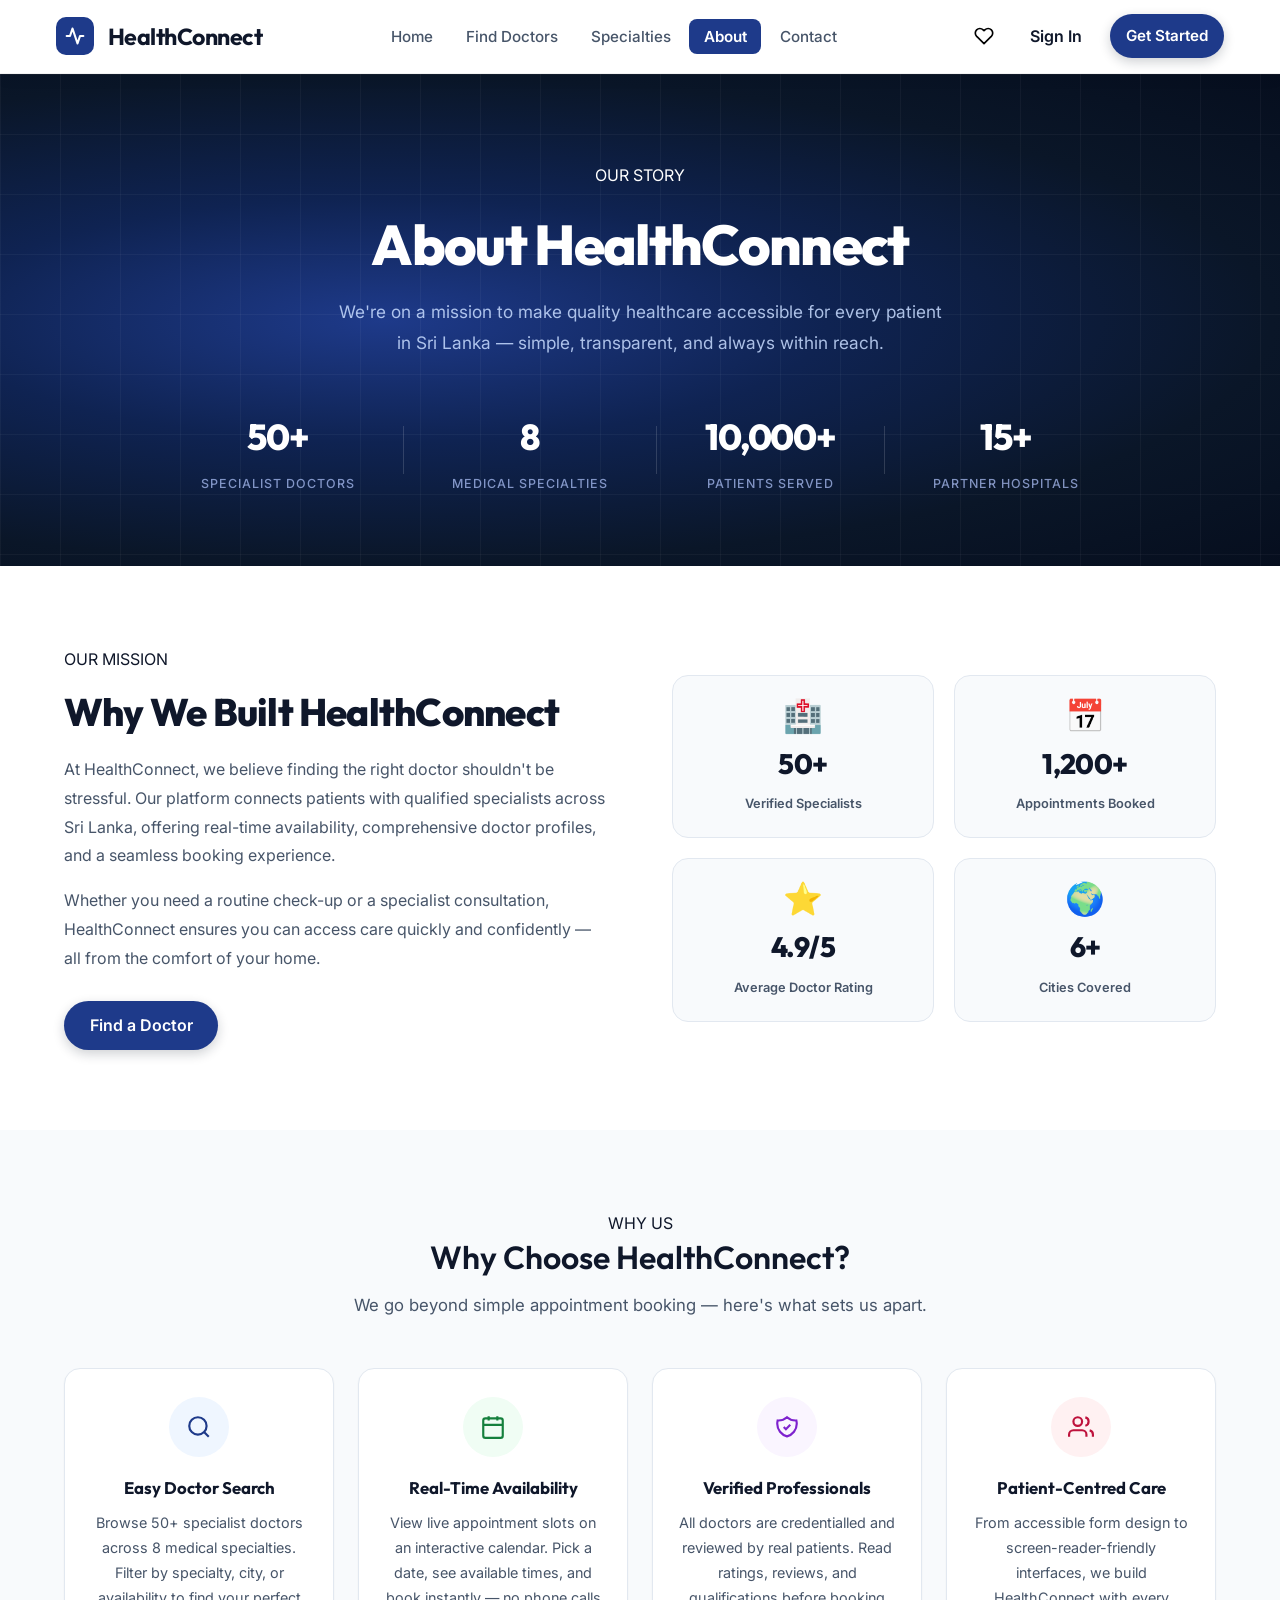
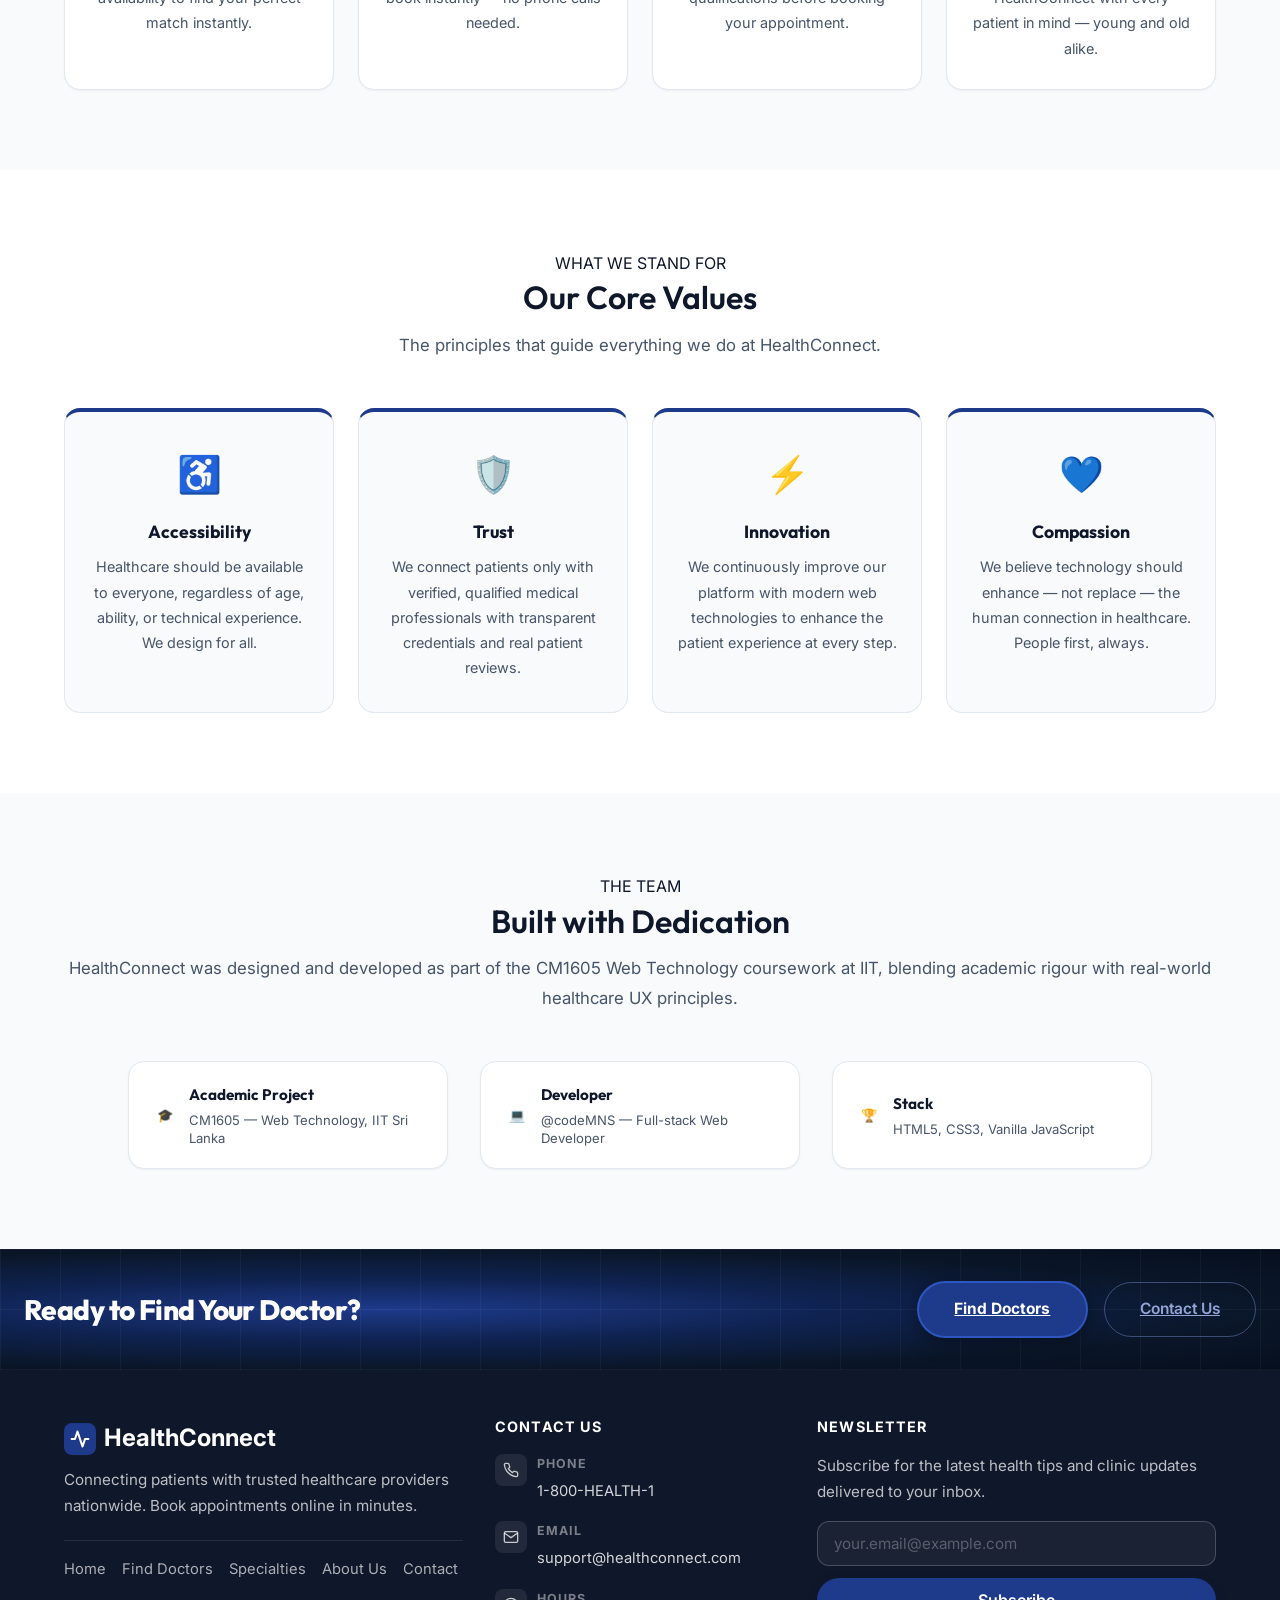
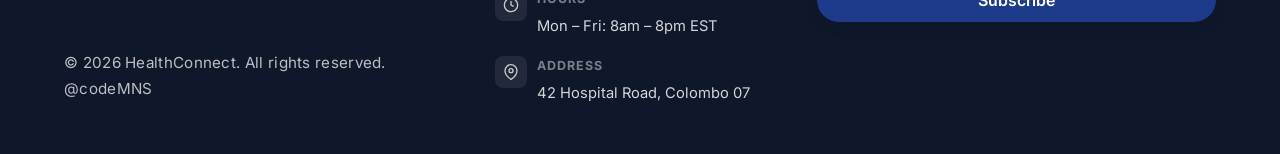
==== about.html @ eeddb74f "Initial commit" ====
﻿<!DOCTYPE html>
<html lang="en">

<head>
    <meta charset="UTF-8">
    <meta name="viewport" content="width=device-width, initial-scale=1.0">
    <title>About Us — HealthConnect</title>
    <meta name="description"
        content="Learn about HealthConnect — our mission, values, and commitment to connecting patients with trusted healthcare providers across Sri Lanka.">
    <!-- Google Fonts -->
    <link rel="preconnect" href="https://fonts.googleapis.com">
    <link rel="preconnect" href="https://fonts.gstatic.com" crossorigin>
    <link
        href="https://fonts.googleapis.com/css2?family=Inter:wght@400;500;600;700&family=Outfit:wght@500;600;700;800&family=Playfair+Display:wght@400;600;700&display=swap"
        rel="stylesheet">
    <link rel="stylesheet" href="css/global.css">
  <link rel="stylesheet" href="css/auth.css">
    <link rel="stylesheet" href="css/about.css">
</head>

<body>
    <a href="#main-content" class="skip-link">Skip to main content</a>

    <!-- ===== HEADER / NAVIGATION ===== -->
    <header>
        <nav aria-label="Main navigation">
            <div class="container">
                <a href="index.html" class="logo">
                    <div class="logo-icon-box">
                        <svg xmlns="http://www.w3.org/2000/svg" width="20" height="20" viewBox="0 0 24 24" fill="none"
                            stroke="currentColor" stroke-width="2.5" stroke-linecap="round" stroke-linejoin="round">
                            <path d="M22 12h-4l-3 9L9 3l-3 9H2"></path>
                        </svg>
                    </div>
                    <span class="logo-text">HealthConnect</span>
                </a>
                <button class="hamburger-btn" type="button" aria-label="Toggle navigation menu" aria-expanded="false">
                    <span class="hamburger-line" aria-hidden="true"></span>
                    <span class="hamburger-line" aria-hidden="true"></span>
                    <span class="hamburger-line" aria-hidden="true"></span>
                </button>
                <ul class="nav-links">
                    <li><a href="index.html">Home</a></li>
                    <li><a href="search.html">Find Doctors</a></li>
                    <li><a href="specialties.html">Specialties</a></li>
                    <li><a href="about.html" class="active" aria-current="page">About</a></li>
                    <li><a href="contact.html">Contact</a></li>
                </ul>
                <div class="nav-actions">
                    <button class="nav-icon-btn" aria-label="Saved Doctors">
                        <svg xmlns="http://www.w3.org/2000/svg" width="20" height="20" viewBox="0 0 24 24"
                            fill="#e11d48" stroke="#e11d48" stroke-width="2" stroke-linecap="round"
                            stroke-linejoin="round">
                            <path
                                d="M20.84 4.61a5.5 5.5 0 0 0-7.78 0L12 5.67l-1.06-1.06a5.5 5.5 0 0 0-7.78 7.78l1.06 1.06L12 21.23l7.78-7.78 1.06-1.06a5.5 5.5 0 0 0 0-7.78z">
                            </path>
                        </svg>
                    </button>
                    <a href="#" class="btn-sign-in">Sign In</a>
                    <a href="#" class="btn-primary btn-sm">Get Started</a>
                </div>
            </div>
        </nav>
    </header>

    <!-- ===== MAIN CONTENT ===== -->
    <main id="main-content">

        <!-- ===== HERO ===== -->
        <section class="about-hero" aria-labelledby="about-heading">
            <div class="about-hero-overlay"></div>
            <div class="container about-hero-content">
                <span class="section-pill">OUR STORY</span>
                <h1 id="about-heading">About HealthConnect</h1>
                <p>We're on a mission to make quality healthcare accessible for every patient in Sri Lanka — simple,
                    transparent, and always within reach.</p>
                <div class="about-hero-stats">
                    <div class="about-hero-stat">
                        <span class="about-stat-num">50+</span>
                        <span class="about-stat-lbl">Specialist Doctors</span>
                    </div>
                    <div class="about-stat-sep" aria-hidden="true"></div>
                    <div class="about-hero-stat">
                        <span class="about-stat-num">8</span>
                        <span class="about-stat-lbl">Medical Specialties</span>
                    </div>
                    <div class="about-stat-sep" aria-hidden="true"></div>
                    <div class="about-hero-stat">
                        <span class="about-stat-num">10,000+</span>
                        <span class="about-stat-lbl">Patients Served</span>
                    </div>
                    <div class="about-stat-sep" aria-hidden="true"></div>
                    <div class="about-hero-stat">
                        <span class="about-stat-num">15+</span>
                        <span class="about-stat-lbl">Partner Hospitals</span>
                    </div>
                </div>
            </div>
        </section>

        <!-- ===== OUR MISSION ===== -->
        <section class="fade-up about-mission" aria-labelledby="mission-heading">
            <div class="container">
                <div class="about-mission-grid">
                    <div class="about-mission-content">
                        <span class="section-pill">OUR MISSION</span>
                        <h2 id="mission-heading">Why We Built HealthConnect</h2>
                        <p>At HealthConnect, we believe finding the right doctor shouldn't be stressful. Our platform
                            connects
                            patients with qualified specialists across Sri Lanka, offering real-time availability,
                            comprehensive
                            doctor profiles, and a seamless booking experience.</p>
                        <p>Whether you need a routine check-up or a specialist consultation, HealthConnect ensures you
                            can access
                            care quickly and confidently — all from the comfort of your home.</p>
                        <a href="search.html" class="btn-primary">Find a Doctor</a>
                    </div>
                    <div class="about-mission-visual">
                        <div class="about-mission-card-grid">
                            <div class="about-mission-stat-card">
                                <span class="about-mission-stat-icon" aria-hidden="true">🏥</span>
                                <span class="about-mission-stat-num">50+</span>
                                <span class="about-mission-stat-lbl">Verified Specialists</span>
                            </div>
                            <div class="about-mission-stat-card">
                                <span class="about-mission-stat-icon" aria-hidden="true">📅</span>
                                <span class="about-mission-stat-num">1,200+</span>
                                <span class="about-mission-stat-lbl">Appointments Booked</span>
                            </div>
                            <div class="about-mission-stat-card">
                                <span class="about-mission-stat-icon" aria-hidden="true">⭐</span>
                                <span class="about-mission-stat-num">4.9/5</span>
                                <span class="about-mission-stat-lbl">Average Doctor Rating</span>
                            </div>
                            <div class="about-mission-stat-card">
                                <span class="about-mission-stat-icon" aria-hidden="true">🌍</span>
                                <span class="about-mission-stat-num">6+</span>
                                <span class="about-mission-stat-lbl">Cities Covered</span>
                            </div>
                        </div>
                    </div>
                </div>
            </div>
        </section>

        <!-- ===== WHY CHOOSE US ===== -->
        <section class="fade-up about-features" aria-labelledby="features-heading">
            <div class="container">
                <div class="section-header text-center">
                    <span class="section-pill">WHY US</span>
                    <h2 id="features-heading" class="section-heading-large">Why Choose HealthConnect?</h2>
                    <p class="section-sub-large">We go beyond simple appointment booking — here's what sets us apart.
                    </p>
                </div>
                <div class="about-features-grid">
                    <!-- Feature 1 -->
                    <div class="about-feature-card">
                        <div class="about-feature-icon about-feature-icon--blue" aria-hidden="true">
                            <svg viewBox="0 0 24 24" fill="none" stroke="currentColor" stroke-width="2" width="26"
                                height="26">
                                <circle cx="11" cy="11" r="8" />
                                <path d="M21 21l-4.35-4.35" />
                            </svg>
                        </div>
                        <h3>Easy Doctor Search</h3>
                        <p>Browse 50+ specialist doctors across 8 medical specialties. Filter by specialty, city, or
                            availability
                            to find your perfect match instantly.</p>
                    </div>
                    <!-- Feature 2 -->
                    <div class="about-feature-card">
                        <div class="about-feature-icon about-feature-icon--green" aria-hidden="true">
                            <svg viewBox="0 0 24 24" fill="none" stroke="currentColor" stroke-width="2" width="26"
                                height="26">
                                <rect x="3" y="4" width="18" height="18" rx="2" />
                                <path d="M16 2v4M8 2v4M3 10h18" />
                            </svg>
                        </div>
                        <h3>Real-Time Availability</h3>
                        <p>View live appointment slots on an interactive calendar. Pick a date, see available times, and
                            book
                            instantly — no phone calls needed.</p>
                    </div>
                    <!-- Feature 3 -->
                    <div class="about-feature-card">
                        <div class="about-feature-icon about-feature-icon--purple" aria-hidden="true">
                            <svg viewBox="0 0 24 24" fill="none" stroke="currentColor" stroke-width="2" width="26"
                                height="26">
                                <path
                                    d="M9 12l2 2 4-4m5.618-4.016A11.955 11.955 0 0112 2.944a11.955 11.955 0 01-8.618 3.04A12.02 12.02 0 003 9c0 5.591 3.824 10.29 9 11.622 5.176-1.332 9-6.03 9-11.622 0-1.042-.133-2.052-.382-3.016z" />
                            </svg>
                        </div>
                        <h3>Verified Professionals</h3>
                        <p>All doctors are credentialled and reviewed by real patients. Read ratings, reviews, and
                            qualifications
                            before booking your appointment.</p>
                    </div>
                    <!-- Feature 4 -->
                    <div class="about-feature-card">
                        <div class="about-feature-icon about-feature-icon--red" aria-hidden="true">
                            <svg viewBox="0 0 24 24" fill="none" stroke="currentColor" stroke-width="2" width="26"
                                height="26">
                                <path d="M17 21v-2a4 4 0 00-4-4H5a4 4 0 00-4 4v2" />
                                <circle cx="9" cy="7" r="4" />
                                <path d="M23 21v-2a4 4 0 00-3-3.87M16 3.13a4 4 0 010 7.75" />
                            </svg>
                        </div>
                        <h3>Patient-Centred Care</h3>
                        <p>From accessible form design to screen-reader-friendly interfaces, we build HealthConnect with
                            every
                            patient in mind — young and old alike.</p>
                    </div>
                </div>
            </div>
        </section>

        <!-- ===== OUR VALUES ===== -->
        <section class="fade-up about-values" aria-labelledby="values-heading">
            <div class="container">
                <div class="section-header text-center">
                    <span class="section-pill">WHAT WE STAND FOR</span>
                    <h2 id="values-heading" class="section-heading-large">Our Core Values</h2>
                    <p class="section-sub-large">The principles that guide everything we do at HealthConnect.</p>
                </div>
                <div class="about-values-grid">
                    <div class="about-value-card">
                        <div class="about-value-emoji" aria-hidden="true">♿</div>
                        <h3>Accessibility</h3>
                        <p>Healthcare should be available to everyone, regardless of age, ability, or technical
                            experience. We
                            design for all.</p>
                    </div>
                    <div class="about-value-card">
                        <div class="about-value-emoji" aria-hidden="true">🛡️</div>
                        <h3>Trust</h3>
                        <p>We connect patients only with verified, qualified medical professionals with transparent
                            credentials and
                            real patient reviews.</p>
                    </div>
                    <div class="about-value-card">
                        <div class="about-value-emoji" aria-hidden="true">⚡</div>
                        <h3>Innovation</h3>
                        <p>We continuously improve our platform with modern web technologies to enhance the patient
                            experience at
                            every step.</p>
                    </div>
                    <div class="about-value-card">
                        <div class="about-value-emoji" aria-hidden="true">💙</div>
                        <h3>Compassion</h3>
                        <p>We believe technology should enhance — not replace — the human connection in healthcare.
                            People first,
                            always.</p>
                    </div>
                </div>
            </div>
        </section>

        <!-- ===== TEAM SECTION ===== -->
        <section class="fade-up about-team" aria-labelledby="team-heading">
            <div class="container">
                <div class="section-header text-center">
                    <span class="section-pill">THE TEAM</span>
                    <h2 id="team-heading" class="section-heading-large">Built with Dedication</h2>
                    <p class="section-sub-large">HealthConnect was designed and developed as part of the CM1605 Web
                        Technology
                        coursework at IIT, blending academic rigour with real-world healthcare UX principles.</p>
                </div>
                <div class="about-team-highlight">
                    <div class="about-team-badge">
                        <span class="about-team-badge-icon" aria-hidden="true">🎓</span>
                        <div>
                            <strong>Academic Project</strong>
                            <span>CM1605 — Web Technology, IIT Sri Lanka</span>
                        </div>
                    </div>
                    <div class="about-team-badge">
                        <span class="about-team-badge-icon" aria-hidden="true">💻</span>
                        <div>
                            <strong>Developer</strong>
                            <span>@codeMNS — Full-stack Web Developer</span>
                        </div>
                    </div>
                    <div class="about-team-badge">
                        <span class="about-team-badge-icon" aria-hidden="true">🏆</span>
                        <div>
                            <strong>Stack</strong>
                            <span>HTML5, CSS3, Vanilla JavaScript</span>
                        </div>
                    </div>
                </div>
            </div>
        </section>

        <!-- ===== CTA SECTION ===== -->
        <section class="home-cta-section" aria-labelledby="about-cta-heading">
            <div class="container home-cta-content">
                <h2 id="about-cta-heading">Ready to Find Your Doctor?</h2>
                <div class="home-cta-buttons">
                    <a href="search.html" class="home-cta-btn-primary">Find Doctors</a>
                    <a href="contact.html" class="home-cta-btn-outline">Contact Us</a>
                </div>
            </div>
        </section>

    </main>

      <!-- ===== FOOTER ===== -->
  <footer>
    <div class="footer-main">
      <div class="container">
        <div class="footer-grid">

          <!-- Column 1: Brand & Site Navigation -->
          <div class="footer-col">
            <a href="index.html" class="logo" aria-label="HealthConnect home">
              <span class="logo-icon" aria-hidden="true">
                <svg width="20" height="20" viewBox="0 0 24 24" fill="none" stroke="currentColor" stroke-width="2.5"
                  stroke-linecap="round" stroke-linejoin="round">
                  <path d="M22 12h-4l-3 9L9 3l-3 9H2" />
                </svg>
              </span>
              HealthConnect
            </a>
            <p>Connecting patients with trusted healthcare providers nationwide. Book appointments online in minutes.</p>
            <nav class="footer-nav" aria-label="Footer navigation">
              <a href="index.html">Home</a>
              <a href="search.html">Find Doctors</a>
              <a href="specialties.html">Specialties</a>
              <a href="about.html">About Us</a>
              <a href="contact.html">Contact</a>
            </nav>
            <p class="footer-copyright">&#169; 2026 HealthConnect. All rights reserved. @codeMNS</p>
          </div>

          <!-- Column 2: Contact Information -->
          <div class="footer-col footer-contact">
            <h3>Contact Us</h3>
            <div class="footer-contact-item">
              <span class="footer-contact-icon" aria-hidden="true">
                <svg viewBox="0 0 24 24" fill="none" stroke="currentColor" stroke-width="2" width="16" height="16">
                  <path d="M22 16.92v3a2 2 0 01-2.18 2 19.79 19.79 0 01-8.63-3.07A19.5 19.5 0 015.13 12.8a19.79 19.79 0 01-3.07-8.67A2 2 0 014.11 2h3a2 2 0 012 1.72c.127.96.361 1.903.7 2.81a2 2 0 01-.45 2.11L8.09 9.91a16 16 0 006 6l1.27-1.27a2 2 0 012.11-.45c.907.339 1.85.573 2.81.7A2 2 0 0122 16.92z"/>
                </svg>
              </span>
              <div class="footer-contact-text">
                <span class="footer-contact-label">Phone</span>
                <a href="tel:+18005550199" class="footer-contact-value">1-800-HEALTH-1</a>
              </div>
            </div>
            <div class="footer-contact-item">
              <span class="footer-contact-icon" aria-hidden="true">
                <svg viewBox="0 0 24 24" fill="none" stroke="currentColor" stroke-width="2" width="16" height="16">
                  <path d="M4 4h16c1.1 0 2 .9 2 2v12c0 1.1-.9 2-2 2H4c-1.1 0-2-.9-2-2V6c0-1.1.9-2 2-2z"/>
                  <polyline points="22,6 12,13 2,6"/>
                </svg>
              </span>
              <div class="footer-contact-text">
                <span class="footer-contact-label">Email</span>
                <a href="mailto:support@healthconnect.com" class="footer-contact-value">support@healthconnect.com</a>
              </div>
            </div>
            <div class="footer-contact-item">
              <span class="footer-contact-icon" aria-hidden="true">
                <svg viewBox="0 0 24 24" fill="none" stroke="currentColor" stroke-width="2" width="16" height="16">
                  <circle cx="12" cy="12" r="10"/>
                  <polyline points="12 6 12 12 16 14"/>
                </svg>
              </span>
              <div class="footer-contact-text">
                <span class="footer-contact-label">Hours</span>
                <span class="footer-contact-value">Mon &ndash; Fri: 8am &ndash; 8pm EST</span>
              </div>
            </div>
            <div class="footer-contact-item">
              <span class="footer-contact-icon" aria-hidden="true">
                <svg viewBox="0 0 24 24" fill="none" stroke="currentColor" stroke-width="2" width="16" height="16">
                  <path d="M21 10c0 7-9 13-9 13s-9-6-9-13a9 9 0 0118 0z"/>
                  <circle cx="12" cy="10" r="3"/>
                </svg>
              </span>
              <div class="footer-contact-text">
                <span class="footer-contact-label">Address</span>
                <span class="footer-contact-value">42 Hospital Road, Colombo 07</span>
              </div>
            </div>
          </div>

          <!-- Column 3: Newsletter -->
          <div class="footer-col footer-newsletter">
            <h3>Newsletter</h3>
            <p>Subscribe for the latest health tips and clinic updates delivered to your inbox.</p>
            <form class="newsletter-form" action="#"
              onsubmit="event.preventDefault(); alert('Thank you for subscribing!');">
              <input type="email" placeholder="your.email@example.com" required aria-label="Email address for newsletter">
              <button type="submit" class="btn-primary" aria-label="Subscribe to newsletter">Subscribe</button>
            </form>
          </div>

        </div>
      </div>
    </div>
  </footer>

    <script src="js/mobile-nav.js"></script>
    <button id="backToTop" class="back-to-top" aria-label="Back to top" title="Back to top">
        <svg xmlns="http://www.w3.org/2000/svg" width="24" height="24" viewBox="0 0 24 24" fill="none"
            stroke="currentColor" stroke-width="2.5" stroke-linecap="round" stroke-linejoin="round">
            <line x1="12" y1="19" x2="12" y2="5"></line>
            <polyline points="5 12 12 5 19 12"></polyline>
        </svg>
    </button>
    <script src="js/auth.js"></script>
  <script src="js/main.js"></script>
</body>

</html>
---- css/global.css ----
/* =========================================
   HealthConnect — Global Stylesheet
   CM1605 Web Technology Coursework
   ========================================= */

/* ===== GOOGLE FONTS IMPORT ===== */
@import url('https://fonts.googleapis.com/css2?family=Inter:wght@300;400;500;600;700&family=Outfit:wght@400;500;600;700;800&display=swap');

/* ===== CSS CUSTOM PROPERTIES (VARIABLES) ===== */
:root {
    /* Color Palette — Premium Slate & Blue */
    --color-primary: #0f172a;
    /* Slate 900 - rich dark navy */
    --color-accent: #1e3a8a;
    /* Deep Navy Primary Hub */
    --color-bg: #ffffff;
    --color-bg-soft: #f8fafc;
    /* Slate 50 - extremely soft background */
    --color-text-primary: #0f172a;
    --color-text-secondary: #475569;
    /* Slate 600 - softer but high contrast */
    --color-success: #059669;
    /* Emerald 600 */
    --color-error: #dc2626;
    --color-border: #e2e8f0;
    /* Slate 200 - subtle premium borders */

    /* Typography — Highly professional sans-serif pairing */
    --font-heading: 'Outfit', -apple-system, BlinkMacSystemFont, sans-serif;
    --font-family-base: 'Inter', -apple-system, sans-serif;
    --font-family-heading: 'Outfit', sans-serif;
    --font-family-serif: 'Playfair Display', serif;
    /* Elegant heading font */
    --font-size-base: 1.0625rem;
    --line-height-base: 1.7;
    --line-height-heading: 1.3;

    /* Spacing Scale */
    --spacing-xs: 0.3rem;
    --spacing-sm: 0.5rem;
    --spacing-md: 1rem;
    --spacing-lg: 1.5rem;
    --spacing-xl: 2rem;
    --spacing-2xl: 3rem;
    --spacing-3xl: 4.5rem;
    /* Reduced from 6rem to remove unwanted gaps */

    /* Border Radius — Softer, modern edges */
    --radius-sm: 6px;
    --radius-md: 12px;
    --radius-lg: 16px;
    --radius-xl: 24px;
    --radius-full: 9999px;

    /* Shadows — Glassmorphism/Neumorphism hints, very soft and diffuse */
    --shadow-sm: 0 1px 2px 0 rgba(15, 23, 42, 0.05);
    --shadow-md: 0 4px 6px -1px rgba(15, 23, 42, 0.08), 0 2px 4px -2px rgba(15, 23, 42, 0.04);
    --shadow-lg: 0 10px 15px -3px rgba(15, 23, 42, 0.08), 0 4px 6px -4px rgba(15, 23, 42, 0.04);
    --shadow-xl: 0 20px 25px -5px rgba(15, 23, 42, 0.08), 0 8px 10px -6px rgba(15, 23, 42, 0.04);

    /* Transitions */
    --transition-fast: 150ms cubic-bezier(0.4, 0, 0.2, 1);
    --transition-base: 300ms cubic-bezier(0.4, 0, 0.2, 1);
}

/* ===== CSS RESET ===== */
*,
*::before,
*::after {
    box-sizing: border-box;
    margin: 0;
    padding: 0;
}

html {
    scroll-behavior: smooth;
    overflow-x: hidden;
}

/* ===== CUSTOM SCROLLBAR ===== */
::-webkit-scrollbar {
    width: 10px;
}

::-webkit-scrollbar-track {
    background: var(--color-bg-soft);
}

::-webkit-scrollbar-thumb {
    background: #94a3b8;
    border-radius: var(--radius-full);
}

::-webkit-scrollbar-thumb:hover {
    background: #64748b;
}

/* ===== SMOOTH ANCHOR SCROLLING ===== */
html {
    scroll-behavior: smooth;
}

/* ===== BASE BODY STYLES ===== */
body {
    font-family: var(--font-family-base);
    color: var(--color-text-primary);
    background-color: var(--color-bg);
    line-height: var(--line-height-base);
    font-size: var(--font-size-base);
    /* ~17px base — optimised for 18-70 age range readability */
    min-height: 100vh;
    display: flex;
    flex-direction: column;
}

main {
    flex: 1;
}

/* ===== TYPOGRAPHY SCALE ===== */
h1,
h2,
h3,
h4,
h5,
h6 {
    font-family: var(--font-family-heading);
    color: var(--color-text-primary);
    line-height: var(--line-height-heading);
}

h1 {
    font-size: 2.75rem;
    font-weight: 700;
}

h2 {
    font-size: 2.125rem;
    font-weight: 600;
}

h3 {
    font-size: 1.5rem;
    font-weight: 600;
}

h4 {
    font-size: 1.3rem;
    font-weight: 600;
}

h5 {
    font-size: 1.15rem;
    font-weight: 500;
}

h6 {
    font-size: 1.05rem;
    font-weight: 500;
}

p {
    margin-bottom: var(--spacing-md);
}

p:last-child {
    margin-bottom: 0;
}

a {
    color: var(--color-accent);
    text-decoration: none;
    transition: color var(--transition-fast);
}

a:hover {
    color: var(--color-accent);
    text-decoration: underline;
}

ul {
    list-style: none;
}

img {
    max-width: 100%;
    height: auto;
    display: block;
}

/* ===== CONTAINER ===== */
.container {
    max-width: 1200px;
    margin-left: auto;
    margin-right: auto;
    padding-left: 1.5rem;
    padding-right: 1.5rem;
}

/* Navigation */
header {
    background: #ffffff;
    position: sticky;
    top: 0;
    z-index: 1000;
    box-shadow: 0 4px 15px rgba(0, 0, 0, 0.05);
    /* Soft shadow for light nav */
    border-bottom: 1px solid rgba(0, 0, 0, 0.05);
}

header nav>.container {
    display: flex;
    justify-content: space-between;
    align-items: center;
    padding: 0.9rem 1rem;
    height: auto;
}

.logo {
    display: flex;
    align-items: center;
    gap: 0.85rem;
    text-decoration: none;
    transition: opacity var(--transition-base);
}

.logo:hover {
    opacity: 0.85;
}

.logo-icon-box {
    background: #1e3a8a;
    /* Deep Vibrant Blue for logo box */
    width: 38px;
    height: 38px;
    border-radius: 10px;
    display: flex;
    align-items: center;
    justify-content: center;
    color: white;
}

.logo-text {
    font-size: 1.45rem;
    font-weight: 700;
    color: #0f172a;
    /* Dark navy text */
    letter-spacing: -0.5px;
    font-family: var(--font-family-heading);
}

.nav-middle {
    flex: 1;
    display: flex;
    justify-content: center;
    padding: 0 1rem;
}

.nav-links {
    list-style: none;
    display: flex;
    gap: 0.25rem;
    /* Tighter gap to prevent wrapping */
    margin: 0;
    padding: 0;
}

.nav-links a {
    color: #475569;
    /* Slate grey text */
    text-decoration: none;
    font-weight: 500;
    font-size: 0.95rem;
    padding: 0.5rem 0.9rem;
    border-radius: 8px;
    /* Standard radius */
    transition: all var(--transition-base);
}

.nav-links a:hover {
    background: var(--color-accent);
    color: white;
}

.nav-links a.active {
    background: var(--color-accent);
    color: white;
    font-weight: 600;
}

.nav-actions {
    display: flex;
    align-items: center;
    gap: 0.75rem;
}

.nav-icon-btn {
    background: transparent;
    border: none;
    cursor: pointer;
    display: flex;
    align-items: center;
    justify-content: center;
    padding: 0.5rem;
    border-radius: 50%;
    transition: all var(--transition-base);
}

.nav-icon-btn:hover {
    background-color: var(--color-accent);
}

.nav-icon-btn:hover svg {
    stroke: white;
}

.btn-sign-in {
    background: transparent;
    border: none;
    color: #0f172a;
    /* Dark navy text */
    font-weight: 600;
    font-size: 1rem;
    padding: 0.5rem 1rem;
    border-radius: 50px;
    cursor: pointer;
    display: inline-flex;
    align-items: center;
    transition: all var(--transition-base);
}

.btn-sign-in:hover {
    background-color: var(--color-accent);
    color: white;
}

/* --- Logo --- */

/* --- Nav Links --- */

/* --- Nav Actions --- */

/* ===== BUTTON STYLES ===== */
.btn-primary {
    display: inline-flex;
    align-items: center;
    justify-content: center;
    background-color: var(--color-accent);
    /* Vibrant Electric Blue */
    color: white !important;
    font-family: var(--font-family-base);
    font-size: 1rem;
    font-weight: 600;
    padding: 0.7rem 1.6rem;
    border-radius: 50px;
    text-decoration: none;
    text-align: center;
    border: none;
    cursor: pointer;
    transition: all var(--transition-base);
    box-shadow: 0 4px 12px rgba(15, 23, 42, 0.2);
}

.btn-primary:hover {
    background-color: #172554;
    /* Deepest Dark shade for hover */
    color: white !important;
    text-decoration: none;
    box-shadow: 0 6px 15px rgba(15, 23, 42, 0.35);
}

.btn-outline {
    display: inline-block;
    background-color: transparent;
    color: var(--color-accent) !important;
    font-family: var(--font-family-base);
    font-size: 1rem;
    font-weight: 600;
    padding: 0.75rem 1.5rem;
    border-radius: var(--radius-md);
    border: 2px solid var(--color-accent);
    text-decoration: none;
    cursor: pointer;
    text-align: center;
    transition: background-color var(--transition-base),
        color var(--transition-base),
        transform var(--transition-fast);
}

.btn-outline:hover {
    background-color: var(--color-accent);
    color: var(--color-bg) !important;
    box-shadow: var(--shadow-lg);
}

/* ===== ANIMATIONS & UTILITIES ===== */
.fade-up {
    opacity: 0;
    transform: translateY(30px);
    transition: opacity 0.8s cubic-bezier(0.16, 1, 0.3, 1), transform 0.8s cubic-bezier(0.16, 1, 0.3, 1);
}

.fade-up.is-visible {
    opacity: 1;
    transform: translateY(0);
}

/* Stagger delays for multiple elements */
.fade-delay-1 {
    transition-delay: 0.1s;
}

.fade-delay-2 {
    transition-delay: 0.2s;
}

.fade-delay-3 {
    transition-delay: 0.3s;
}

.fade-delay-4 {
    transition-delay: 0.4s;
}

/* ===== BACK TO TOP BUTTON ===== */
.back-to-top {
    position: fixed;
    bottom: 30px;
    right: 30px;
    width: 50px;
    height: 50px;
    border-radius: 50%;
    background-color: var(--color-primary);
    color: var(--color-bg);
    border: none;
    box-shadow: var(--shadow-lg);
    display: flex;
    align-items: center;
    justify-content: center;
    font-size: 1.25rem;
    cursor: pointer;
    opacity: 0;
    visibility: hidden;
    transform: translateY(20px);
    transition: all var(--transition-base);
    z-index: 99;
}

.back-to-top.visible {
    opacity: 1;
    visibility: visible;
    transform: translateY(0);
}

.back-to-top:hover {
    background-color: var(--color-accent);
    transform: translateY(-5px);
    box-shadow: var(--shadow-xl);
}

/* Button as <button> element reset */
button.btn-primary,
button.btn-outline {
    font-size: 1rem;
    line-height: 1;
}

/* ===== CARD COMPONENT ===== */
.card {
    background-color: var(--color-bg);
    border: 1px solid var(--color-border);
    border-radius: var(--radius-lg);
    padding: var(--spacing-lg);
    box-shadow: var(--shadow-sm);
    transition: box-shadow var(--transition-base), transform var(--transition-base);
}

.card:hover {
    box-shadow: 0 8px 24px rgba(0, 0, 0, 0.12);
    transform: translateY(-3px);
    border-left: 3px solid var(--color-accent);
}

/* ===== FORM ELEMENT STYLES ===== */
.form-group {
    margin-bottom: var(--spacing-lg);
}

label {
    display: block;
    font-family: var(--font-family-base);
    font-size: 1rem;
    font-weight: 600;
    color: var(--color-text-primary);
    margin-bottom: var(--spacing-xs);
}

input[type="text"],
input[type="email"],
input[type="tel"],
input[type="date"],
input[type="number"],
input[type="search"],
select,
textarea {
    width: 100%;
    font-family: var(--font-family-base);
    font-size: 1rem;
    color: var(--color-text-primary);
    background-color: var(--color-bg);
    border: 1px solid var(--color-border);
    border-radius: var(--radius-md);
    padding: 0.75rem 0.95rem;
    outline: none;
    transition: border-color var(--transition-fast), box-shadow var(--transition-fast);
    -webkit-appearance: none;
    appearance: none;
}

input[type="text"]:focus,
input[type="email"]:focus,
input[type="tel"]:focus,
input[type="date"]:focus,
input[type="number"]:focus,
input[type="search"]:focus,
select:focus,
textarea:focus {
    border-color: var(--color-accent);
    box-shadow: 0 0 0 3px rgba(37, 99, 235, 0.15);
}

input::placeholder,
textarea::placeholder {
    color: var(--color-text-secondary);
    opacity: 0.55;
    /* Lighter placeholder so users clearly distinguish typed vs hint text */
}

select {
    background-image: url("data:image/svg+xml,%3Csvg xmlns='http://www.w3.org/2000/svg' width='12' height='8' viewBox='0 0 12 8'%3E%3Cpath fill='%234a5568' d='M1 1l5 5 5-5'/%3E%3C/svg%3E");
    background-repeat: no-repeat;
    background-position: right 0.875rem center;
    padding-right: 2.5rem;
}

textarea {
    resize: vertical;
    min-height: 100px;
}

/* Radio and Checkbox inputs */
input[type="radio"],
input[type="checkbox"] {
    width: auto;
    cursor: pointer;
    accent-color: var(--color-accent);
    -webkit-appearance: auto;
    appearance: auto;
}

fieldset {
    border: none;
    padding: 0;
    margin: 0;
}

legend {
    font-family: var(--font-family-base);
    font-size: 1rem;
    font-weight: 600;
    color: var(--color-text-primary);
    margin-bottom: var(--spacing-sm);
    display: block;
}

/* Two-column form row */
.form-row {
    display: grid;
    grid-template-columns: 1fr 1fr;
    gap: var(--spacing-lg);
}

/* Radio group layout */
.radio-group {
    display: flex;
    align-items: center;
    gap: var(--spacing-lg);
    flex-wrap: wrap;
}

.radio-label {
    display: flex;
    align-items: center;
    gap: 0.4rem;
    font-weight: 400;
    font-size: 1rem;
    cursor: pointer;
    margin-bottom: 0;
}

/* Checkbox row */
.checkbox-row {
    display: flex;
    align-items: flex-start;
    gap: var(--spacing-sm);
    cursor: pointer;
}

.checkbox-row input[type="checkbox"] {
    margin-top: 3px;
}

.checkbox-row label {
    font-weight: 400;
    font-size: 1rem;
    cursor: pointer;
    margin: 0;
    line-height: 1.6;
}

/* ===== ERROR AND SUCCESS MESSAGES ===== */
.error-message {
    display: none;
    color: var(--color-error);
    font-size: 0.92rem;
    margin-top: var(--spacing-xs);
    font-family: var(--font-family-base);
    font-weight: 500;
}

.error-message.visible {
    display: block;
}

.input-error {
    border-color: var(--color-error) !important;
    box-shadow: 0 0 0 3px rgba(220, 38, 38, 0.10) !important;
}

.success-message {
    background-color: rgba(22, 163, 74, 0.08);
    border: 1px solid var(--color-success);
    color: var(--color-success);
    padding: var(--spacing-md) var(--spacing-lg);
    border-radius: var(--radius-md);
    font-family: var(--font-family-base);
    margin-bottom: var(--spacing-lg);
}

/* ===== UTILITY CLASSES ===== */
.text-muted {
    color: var(--color-text-secondary);
}

.text-success {
    color: var(--color-success);
}

.text-error {
    color: var(--color-error);
}

.text-center {
    text-align: center;
}

.text-small {
    font-size: 0.92rem;
}

.font-bold {
    font-weight: 700;
}

.mt-sm {
    margin-top: var(--spacing-sm);
}

.mt-md {
    margin-top: var(--spacing-md);
}

.mt-lg {
    margin-top: var(--spacing-lg);
}

.mt-xl {
    margin-top: var(--spacing-xl);
}

.mb-sm {
    margin-bottom: var(--spacing-sm);
}

.mb-md {
    margin-bottom: var(--spacing-md);
}

.mb-lg {
    margin-bottom: var(--spacing-lg);
}

.mb-xl {
    margin-bottom: var(--spacing-xl);
}

/* Screen-reader only hidden text */
.sr-only {
    position: absolute;
    width: 1px;
    height: 1px;
    padding: 0;
    margin: -1px;
    overflow: hidden;
    clip: rect(0, 0, 0, 0);
    white-space: nowrap;
    border: 0;
}

/* ===== BREADCRUMB ===== */
.breadcrumb {
    display: flex;
    align-items: center;
    gap: 0.4rem;
    font-size: 0.95rem;
    color: var(--color-text-secondary);
    margin-bottom: var(--spacing-lg);
    flex-wrap: wrap;
    padding: var(--spacing-md) 0;
}

.breadcrumb a {
    color: var(--color-text-secondary);
    text-decoration: none;
    transition: color var(--transition-fast);
}

.breadcrumb a:hover {
    color: var(--color-accent);
}

.breadcrumb-sep {
    color: var(--color-border);
    font-size: 0.85rem;
}

.breadcrumb span:last-child {
    color: var(--color-text-primary);
    font-weight: 600;
}

/* ===== ACTIVE FILTER TAGS ===== */
.filter-bar {
    display: flex;
    align-items: center;
    justify-content: space-between;
    margin-bottom: var(--spacing-lg);
    flex-wrap: wrap;
    gap: var(--spacing-md);
}

.filter-tags {
    display: flex;
    align-items: center;
    gap: var(--spacing-sm);
    flex-wrap: wrap;
}

.filter-tag {
    display: inline-flex;
    align-items: center;
    gap: var(--spacing-xs);
    background-color: var(--color-primary);
    color: var(--color-bg);
    font-size: 0.92rem;
    font-family: var(--font-family-base);
    padding: 0.3rem 0.75rem;
    border-radius: var(--radius-full);
    cursor: default;
}

.filter-tag .tag-dismiss {
    background: none;
    border: none;
    color: var(--color-bg);
    font-size: 1rem;
    cursor: pointer;
    padding: 0;
    line-height: 1;
    opacity: 0.8;
    transition: opacity var(--transition-fast);
    margin-left: 2px;
}

.filter-tag .tag-dismiss:hover {
    opacity: 1;
}

.clear-filters {
    font-size: 0.92rem;
    color: var(--color-text-secondary);
    background: none;
    border: none;
    cursor: pointer;
    text-decoration: underline;
    font-family: var(--font-family-base);
    padding: 0;
}

.clear-filters:hover {
    color: var(--color-error);
}

/* Sort bar */
.sort-bar {
    display: flex;
    align-items: center;
    gap: var(--spacing-sm);
}

.sort-bar label {
    font-size: 0.95rem;
    font-weight: 600;
    white-space: nowrap;
    margin: 0;
}

.sort-bar select {
    width: auto;
    font-size: 0.95rem;
    padding-top: 0.4rem;
    padding-bottom: 0.4rem;
}

/* ===== STAR RATING ===== */
.star-rating {
    display: inline-flex;
    align-items: center;
    gap: 2px;
    color: #f59e0b;
    font-size: 1rem;
    margin-bottom: var(--spacing-xs);
}

.rating-number {
    color: var(--color-text-primary);
    font-weight: 700;
    font-size: 1rem;
    margin-left: 4px;
}

.rating-count {
    color: var(--color-text-secondary);
    font-size: 0.95rem;
    margin-left: 2px;
}

/* ===== DOCTOR PHOTO PLACEHOLDER ===== */
.photo-placeholder {
    background-color: var(--color-bg-soft);
    border-radius: var(--radius-md);
    display: flex;
    align-items: center;
    justify-content: center;
    color: var(--color-text-secondary);
    font-size: 0.8rem;
}

/* ===== SEARCH BAR ===== */
.search-bar-wrapper {
    margin-bottom: var(--spacing-2xl);
}

.search-bar {
    display: flex;
    align-items: stretch;
    background-color: var(--color-bg);
    border: 1px solid var(--color-border);
    border-radius: var(--radius-md);
    overflow: hidden;
    box-shadow: var(--shadow-sm);
}

.search-field {
    flex: 1;
    display: flex;
    align-items: center;
    padding: 0.75rem 1rem;
    border-right: 1px solid var(--color-border);
    gap: 0.5rem;
}

.search-field:last-of-type {
    border-right: none;
}

.search-dot {
    width: 9px;
    height: 9px;
    border-radius: 50%;
    background-color: var(--color-text-secondary);
    flex-shrink: 0;
    opacity: 0.6;
}

.search-field-inner {
    flex: 1;
}

.search-field-inner label {
    font-size: 0.8rem;
    font-weight: 700;
    text-transform: uppercase;
    letter-spacing: 0.06em;
    color: var(--color-text-secondary);
    margin-bottom: 2px;
}

.search-field-inner input,
.search-field-inner select {
    border: none;
    padding: 0;
    font-size: 0.95rem;
    box-shadow: none !important;
    border-radius: 0;
    background-image: none;
    padding-right: 0;
}

.search-field-inner input:focus,
.search-field-inner select:focus {
    border-color: transparent;
    box-shadow: none !important;
}

.search-btn {
    background-color: var(--color-primary);
    color: var(--color-bg);
    border: none;
    padding: 0.75rem 1.75rem;
    font-family: var(--font-family-base);
    font-size: 0.95rem;
    font-weight: 600;
    cursor: pointer;
    transition: background-color var(--transition-base);
    white-space: nowrap;
    flex-shrink: 0;
}

.search-btn:hover {
    background-color: var(--color-accent);
}

/* ===== POPULAR SPECIALTY LINKS ===== */
.popular-links {
    display: flex;
    align-items: center;
    gap: var(--spacing-sm);
    flex-wrap: wrap;
    margin-top: var(--spacing-md);
}

.popular-links span {
    font-size: 0.95rem;
    color: var(--color-text-secondary);
    font-weight: 600;
}

.popular-link {
    font-size: 0.95rem;
    color: var(--color-text-primary);
    background-color: var(--color-bg);
    border: 1px solid var(--color-border);
    padding: 0.3rem 0.875rem;
    border-radius: var(--radius-full);
    text-decoration: none;
    transition: background-color var(--transition-fast),
        border-color var(--transition-fast),
        color var(--transition-fast);
}

.popular-link:hover {
    background-color: var(--color-bg-soft);
    border-color: var(--color-accent);
    color: var(--color-accent);
}

/* ===== FOOTER ===== */
footer {
    background-color: var(--color-primary);
    color: rgba(255, 255, 255, 0.85);
}

.footer-main {
    padding: var(--spacing-2xl) 0;
}

/* 3-column layout: Brand (wider), Contact, Newsletter */
.footer-grid {
    display: grid;
    grid-template-columns: 2.2fr 1.6fr 2.2fr;
    gap: var(--spacing-xl);
    align-items: stretch;
}

/* Allow copyright to be pushed to the bottom of Column 1 */
.footer-col:first-child {
    display: flex;
    flex-direction: column;
}

.footer-col .logo {
    display: flex;
    align-items: center;
    gap: 0.5rem;
    font-size: 1.5rem;
    font-weight: bold;
    text-decoration: none;
    color: var(--color-bg);
    margin-bottom: var(--spacing-sm);
}

.footer-col .logo-icon {
    display: flex;
    align-items: center;
    justify-content: center;
    width: 32px;
    height: 32px;
    background-color: var(--color-accent);
    border-radius: 8px;
    color: var(--color-bg);
}

.footer-col .logo:hover {
    opacity: 0.85;
    color: var(--color-bg);
    text-decoration: none;
}

.footer-col>p,
.footer-contact p {
    font-size: 0.95rem;
    color: rgba(255, 255, 255, 0.72);
    line-height: 1.7;
    margin-bottom: var(--spacing-xs);
}

/* ===== FOOTER SITE NAV (inline row in Brand column) ===== */
.footer-nav {
    display: flex;
    flex-wrap: wrap;
    gap: 0.4rem 1rem;
    margin-top: var(--spacing-md);
    padding-top: var(--spacing-md);
    border-top: 1px solid rgba(255, 255, 255, 0.10);
}

.footer-nav a {
    font-size: 0.92rem;
    color: rgba(255, 255, 255, 0.65);
    text-decoration: none;
    transition: color var(--transition-fast);
}

.footer-nav a:hover {
    color: #ffffff;
    text-decoration: none;
}

/* ===== FOOTER CONTACT COLUMN ===== */
.footer-contact-item {
    display: flex;
    align-items: flex-start;
    gap: 0.65rem;
    margin-bottom: var(--spacing-md);
}

.footer-contact-item:last-child {
    margin-bottom: 0;
}

.footer-contact-icon {
    display: flex;
    align-items: center;
    justify-content: center;
    width: 32px;
    height: 32px;
    flex-shrink: 0;
    background-color: rgba(255, 255, 255, 0.08);
    border-radius: 8px;
    color: rgba(255, 255, 255, 0.75);
    margin-top: 1px;
}

.footer-contact-text {
    display: flex;
    flex-direction: column;
}

.footer-contact-label {
    font-size: 0.78rem;
    font-weight: 700;
    text-transform: uppercase;
    letter-spacing: 0.07em;
    color: rgba(255, 255, 255, 0.45);
    margin-bottom: 0.15rem;
}

.footer-contact-value {
    font-size: 0.92rem;
    color: rgba(255, 255, 255, 0.82);
    text-decoration: none;
    transition: color var(--transition-fast);
}

a.footer-contact-value:hover {
    color: #ffffff;
    text-decoration: none;
}

/* ===== FOOTER NEWSLETTER ===== */
.footer-newsletter p {
    margin-bottom: var(--spacing-md);
}

.newsletter-form {
    display: flex;
    flex-direction: column;
    gap: 0.75rem;
}

.newsletter-form input {
    padding: 0.75rem 1rem;
    border: 1px solid rgba(255, 255, 255, 0.2);
    border-radius: var(--radius-md);
    background-color: rgba(255, 255, 255, 0.05);
    color: var(--color-bg);
    font-size: 0.95rem;
    outline: none;
    transition: all var(--transition-fast);
}

.newsletter-form input::placeholder {
    color: rgba(255, 255, 255, 0.5);
}

.newsletter-form input:focus {
    border-color: var(--color-accent);
    background-color: rgba(255, 255, 255, 0.1);
}

.newsletter-form button {
    padding: 0.75rem 1.5rem;
    font-weight: 600;
    width: 100%;
}

.footer-col h3 {
    font-family: var(--font-family-base);
    font-size: 0.9rem;
    font-weight: 700;
    text-transform: uppercase;
    letter-spacing: 0.08em;
    color: var(--color-bg);
    margin-bottom: var(--spacing-md);
}

.footer-col ul {
    display: flex;
    flex-direction: column;
    gap: 0.5rem;
}

.footer-col ul li a {
    font-size: 0.95rem;
    color: rgba(255, 255, 255, 0.72);
    text-decoration: none;
    transition: color var(--transition-fast);
}

.footer-col ul li a:hover {
    color: var(--color-bg);
}

/* ===== FOOTER COPYRIGHT (Column 1, aligned with Address in Column 2) ===== */
.footer-copyright {
    font-size: 0.78rem;
    color: rgba(255, 255, 255, 0.38);
    margin-top: auto;
    margin-bottom: 0;
    padding-top: var(--spacing-sm);
    letter-spacing: 0.02em;
    line-height: 1.5;
}



/* ===== PAGINATION ===== */
.pagination {
    display: flex;
    align-items: center;
    justify-content: center;
    gap: var(--spacing-xs);
    margin-top: var(--spacing-2xl);
    padding-bottom: var(--spacing-2xl);
}

.pagination-btn {
    min-width: 38px;
    height: 38px;
    padding: 0 0.75rem;
    border: 1px solid var(--color-border);
    background-color: var(--color-bg);
    color: var(--color-text-primary);
    border-radius: var(--radius-md);
    font-family: var(--font-family-base);
    font-size: 0.9rem;
    cursor: pointer;
    transition: background-color var(--transition-fast),
        border-color var(--transition-fast),
        color var(--transition-fast);
}

.pagination-btn:hover {
    background-color: var(--color-bg-soft);
    border-color: var(--color-accent);
    color: var(--color-accent);
}

.pagination-btn.active {
    background-color: var(--color-primary);
    border-color: var(--color-primary);
    color: var(--color-bg);
}

/* ===== CALENDAR STYLES ===== */
.calendar-wrapper {
    border: 1px solid var(--color-border);
    border-radius: var(--radius-lg);
    overflow: hidden;
    margin-bottom: var(--spacing-lg);
}

.calendar-header {
    display: flex;
    align-items: center;
    justify-content: space-between;
    padding: var(--spacing-sm) var(--spacing-md);
    background-color: var(--color-bg-soft);
    border-bottom: 1px solid var(--color-border);
}

.calendar-header h4 {
    font-family: var(--font-family-base);
    font-size: 0.95rem;
    font-weight: 700;
}

.calendar-nav-btn {
    background: none;
    border: 1px solid var(--color-border);
    width: 30px;
    height: 30px;
    border-radius: var(--radius-sm);
    cursor: pointer;
    font-size: 0.95rem;
    display: flex;
    align-items: center;
    justify-content: center;
    color: var(--color-text-secondary);
    transition: background-color var(--transition-fast);
}

.calendar-nav-btn:hover {
    background-color: var(--color-border);
}

.calendar-grid {
    display: grid;
    grid-template-columns: repeat(7, 1fr);
}

.calendar-day-name {
    padding: 0.5rem;
    text-align: center;
    font-size: 0.88rem;
    font-weight: 600;
    color: var(--color-text-secondary);
    border-bottom: 1px solid var(--color-border);
    background-color: var(--color-bg-soft);
}

.calendar-day {
    padding: 0.65rem;
    text-align: center;
    font-size: 0.95rem;
    cursor: pointer;
    border: 1px solid transparent;
    transition: background-color var(--transition-fast);
    min-height: 40px;
    display: flex;
    align-items: center;
    justify-content: center;
}

.calendar-day:hover:not(.unavailable):not(.empty) {
    background-color: var(--color-bg-soft);
}

.calendar-day.selected {
    background-color: var(--color-primary);
    color: var(--color-bg);
    border-radius: var(--radius-sm);
    font-weight: 600;
}

.calendar-day.available {
    font-weight: 600;
    color: var(--color-text-primary);
}

.calendar-day.unavailable {
    color: var(--color-border);
    cursor: not-allowed;
}

.calendar-day.empty {
    cursor: default;
}

.calendar-legend {
    display: flex;
    gap: var(--spacing-lg);
    padding: var(--spacing-sm) var(--spacing-md);
    border-top: 1px solid var(--color-border);
    font-size: 0.9rem;
    color: var(--color-text-secondary);
}

.legend-item {
    display: flex;
    align-items: center;
    gap: 0.35rem;
}

.legend-dot {
    width: 12px;
    height: 12px;
    border-radius: 2px;
}

.legend-dot.selected {
    background-color: var(--color-primary);
}

.legend-dot.available {
    background-color: var(--color-bg);
    border: 1px solid var(--color-text-secondary);
}

.legend-dot.unavailable {
    background-color: var(--color-bg-soft);
    border: 1px solid var(--color-border);
}

/* ===== TIME SLOT STYLES ===== */
.timeslot-section {
    margin-bottom: var(--spacing-lg);
}

.timeslot-period {
    font-size: 0.9rem;
    font-weight: 700;
    text-transform: uppercase;
    letter-spacing: 0.05em;
    color: var(--color-text-secondary);
    margin-bottom: var(--spacing-sm);
}

.timeslot-grid {
    display: grid;
    grid-template-columns: repeat(4, 1fr);
    gap: var(--spacing-sm);
}

.timeslot-btn {
    padding: 0.7rem 0.6rem;
    background-color: var(--color-bg);
    border: 1px solid var(--color-border);
    border-radius: var(--radius-md);
    font-family: var(--font-family-base);
    font-size: 0.95rem;
    text-align: center;
    cursor: pointer;
    transition: background-color var(--transition-fast),
        border-color var(--transition-fast),
        color var(--transition-fast);
}

.timeslot-btn:hover {
    background-color: var(--color-bg-soft);
    border-color: var(--color-accent);
}

.timeslot-btn.selected {
    background-color: var(--color-primary);
    border-color: var(--color-primary);
    color: var(--color-bg);
}

/* ===== REVIEW CARD ===== */
.review-card {
    padding: var(--spacing-lg) 0;
    border-bottom: 1px solid var(--color-border);
}

.review-card:last-of-type {
    border-bottom: none;
}

.review-header {
    display: flex;
    align-items: flex-start;
    justify-content: space-between;
    margin-bottom: var(--spacing-sm);
}

.reviewer-info {
    display: flex;
    align-items: center;
    gap: var(--spacing-md);
}

.reviewer-avatar {
    width: 44px;
    height: 44px;
    border-radius: 50%;
    background-color: var(--color-bg-soft);
    display: flex;
    align-items: center;
    justify-content: center;
    font-size: 0.95rem;
    color: var(--color-text-secondary);
    flex-shrink: 0;
    border: 1px solid var(--color-border);
}

.reviewer-name {
    font-weight: 600;
    font-size: 1rem;
    margin-bottom: 0;
}

.review-date {
    font-size: 0.92rem;
    color: var(--color-text-secondary);
}

.review-text {
    font-size: 1rem;
    color: var(--color-text-primary);
    line-height: 1.7;
    margin: 0;
}

/* ===== SPECIALIZATION TAGS ===== */
.spec-tags {
    display: flex;
    flex-wrap: wrap;
    gap: var(--spacing-sm);
    margin-top: var(--spacing-sm);
}

.spec-tag {
    display: inline-block;
    background-color: var(--color-bg-soft);
    color: var(--color-text-primary);
    font-size: 0.92rem;
    padding: 0.35rem 0.85rem;
    border-radius: var(--radius-full);
    border: 1px solid var(--color-border);
}

/* ===== CREDENTIALS ===== */
.credentials-list {
    display: flex;
    flex-direction: column;
    gap: var(--spacing-md);
}

.credential-label {
    font-size: 0.85rem;
    font-weight: 700;
    text-transform: uppercase;
    letter-spacing: 0.05em;
    color: var(--color-text-secondary);
    margin-bottom: 2px;
}

.credential-value {
    font-size: 0.95rem;
    color: var(--color-text-primary);
    line-height: 1.5;
    margin: 0;
}

.credential-year {
    font-size: 0.92rem;
    color: var(--color-text-secondary);
    margin: 0;
}

/* ===== NUMBERED STEPS (Confirmation) ===== */
.steps-list {
    display: flex;
    flex-direction: column;
    gap: var(--spacing-lg);
}

.step-item {
    display: flex;
    gap: var(--spacing-md);
    align-items: flex-start;
}

.step-number {
    width: 32px;
    height: 32px;
    border-radius: 50%;
    background-color: var(--color-primary);
    color: var(--color-bg);
    display: flex;
    align-items: center;
    justify-content: center;
    font-weight: 700;
    font-size: 0.875rem;
    flex-shrink: 0;
}

.step-content h4 {
    font-family: var(--font-family-base);
    font-size: 1rem;
    font-weight: 700;
    margin-bottom: 4px;
}

.step-content p {
    font-size: 0.9rem;
    color: var(--color-text-secondary);
    margin: 0;
}

/* ===== SUCCESS / CONFIRMATION ICON ===== */
.success-icon {
    width: 80px;
    height: 80px;
    border-radius: 50%;
    background-color: var(--color-primary);
    color: var(--color-bg);
    font-size: 2rem;
    display: flex;
    align-items: center;
    justify-content: center;
    margin: 0 auto var(--spacing-lg);
}

.confirmation-number-box {
    background-color: var(--color-bg-soft);
    border: 1px solid var(--color-border);
    border-radius: var(--radius-lg);
    padding: var(--spacing-lg);
    text-align: center;
    margin-bottom: var(--spacing-xl);
}

.confirmation-number-label {
    font-size: 0.85rem;
    color: var(--color-text-secondary);
    margin-bottom: var(--spacing-xs);
}

.confirmation-number {
    font-family: var(--font-family-heading);
    font-size: 1.5rem;
    font-weight: 700;
    color: var(--color-primary);
    letter-spacing: 0.05em;
    margin: 0;
}

/* =========================================
   PHASE 2 — COMPLETE CSS SPEC ADDITIONS
   All classes specified in the Phase 2 brief
   that supplement the existing Phase 1 styles
   ========================================= */

/* ===== TYPOGRAPHY FINE-TUNING ===== */
p {
    line-height: 1.7;
}

/* Nav / header link hovers should not underline inside nav blocks */
nav a:hover,
header a:hover,
footer a:hover {
    text-decoration: none;
}

/* ===== BUTTON SYSTEM — SPEC CLASSES ===== */

/* Base .btn class used by all button variants */
.btn {
    display: inline-block;
    padding: 0.6rem 1.4rem;
    border-radius: 0.4rem;
    font-family: var(--font-family-base);
    font-size: 0.95rem;
    font-weight: 600;
    cursor: pointer;
    border: 2px solid transparent;
    transition: background-color var(--transition-base),
        border-color var(--transition-base),
        color var(--transition-base),
        transform var(--transition-fast),
        box-shadow var(--transition-base);
    text-decoration: none;
    text-align: center;
    line-height: 1;
}

/* Accent blue button */
.btn-accent {
    display: inline-block;
    background-color: var(--color-accent);
    color: white;
    border: 2px solid var(--color-accent);
    font-family: var(--font-family-base);
    font-size: 0.95rem;
    font-weight: 600;
    padding: 0.6rem 1.4rem;
    border-radius: 0.4rem;
    cursor: pointer;
    text-decoration: none;
    text-align: center;
    transition: background-color var(--transition-base),
        transform var(--transition-fast),
        box-shadow var(--transition-base);
}

.btn-accent:hover {
    background-color: #1e3a8a;
    border-color: #1e3a8a;
    color: white;
    transform: translateY(-1px);
    text-decoration: none;
}

/* Full-width button modifier */
.btn-full {
    width: 100%;
    display: block;
    text-align: center;
}

/* Large button modifier */
.btn-lg {
    padding: 0.875rem 2rem;
    font-size: 1.05rem;
}

/* ===== FORM CONTROL SPEC CLASS ===== */

/* Generic .form-control class (complements native element selectors) */
.form-control {
    width: 100%;
    padding: 0.65rem 0.875rem;
    border: 1.5px solid var(--color-border);
    border-radius: 0.4rem;
    font-family: var(--font-family-base);
    font-size: 0.95rem;
    color: var(--color-text-primary);
    background-color: var(--color-bg);
    transition: border-color var(--transition-fast), box-shadow var(--transition-fast);
    -webkit-appearance: none;
    appearance: none;
}

.form-control:focus {
    outline: none;
    border-color: var(--color-accent);
    box-shadow: 0 0 0 3px rgba(37, 99, 235, 0.12);
}

.form-control.error {
    border-color: var(--color-error);
    box-shadow: 0 0 0 3px rgba(220, 38, 38, 0.10);
}

.form-control.success {
    border-color: var(--color-success);
}

textarea.form-control {
    resize: vertical;
    min-height: 100px;
}

/* Form section heading divider */
.form-section h3 {
    font-size: 1.2rem;
    margin-bottom: 1.25rem;
    padding-bottom: 0.5rem;
    border-bottom: 1px solid var(--color-border);
}

/* Required star marker next to labels */
.form-group label .required-star,
label .required-star {
    color: var(--color-error);
    margin-left: 0.15rem;
}

/* Form hint text below inputs */
.form-hint {
    font-size: 0.8rem;
    color: var(--color-text-secondary);
    margin-top: 0.3rem;
    line-height: 1.4;
}

/* Visible modifier for success-message (joins .visible pattern) */
.success-message {
    display: none;
}

.success-message.visible {
    display: block;
    background-color: #f0fdf4;
    border: 1px solid #bbf7d0;
    color: #15803d;
    padding: 1rem 1.25rem;
    border-radius: 0.5rem;
    margin-top: 1rem;
    font-weight: 500;
}

/* ===== NAVIGATION SPEC ALIASES ===== */

/* Spec: header.site-header (HTML uses plain <header>) */
header.site-header {
    background-color: var(--color-primary);
    position: sticky;
    top: 0;
    z-index: 100;
    box-shadow: 0 2px 8px rgba(0, 0, 0, 0.15);
}

/* Spec: .nav-container (HTML uses header nav > .container) */
.nav-container {
    display: flex;
    align-items: center;
    justify-content: space-between;
    padding: 1rem 1.5rem;
    max-width: 1200px;
    margin: 0 auto;
}

/* Spec: .nav-logo (HTML uses .logo) */
.nav-logo {
    display: flex;
    align-items: center;
    gap: 0.5rem;
    color: white;
    font-family: var(--font-family-heading);
    font-size: 1.4rem;
    font-weight: 700;
    text-decoration: none;
}

.nav-logo:hover {
    color: white;
    text-decoration: none;
}

/* Spec: .nav-logo-icon (HTML uses .logo-icon) */
.nav-logo-icon {
    width: 36px;
    height: 36px;
    background-color: var(--color-accent);
    border-radius: 6px;
    display: flex;
    align-items: center;
    justify-content: center;
    color: white;
    font-weight: bold;
    font-size: 1.1rem;
    flex-shrink: 0;
}

/* Spec: .btn-signin (HTML uses .btn-sign-in) */
.btn-signin {
    color: rgba(255, 255, 255, 0.85);
    background: none;
    border: none;
    cursor: pointer;
    font-size: 0.95rem;
    font-family: var(--font-family-base);
    text-decoration: none;
    transition: color var(--transition-fast);
}

.btn-signin:hover {
    color: white;
    text-decoration: none;
}


/* ===== HERO SECTION SPEC ALIAS (UPGRADED — dark navy theme) ===== */

/* Apply class="hero" to the hero <section> in index.html to activate dark theme.
   .hero rules cascade after .hero-section, overriding the light gradient. */
.hero {
    background: linear-gradient(135deg, #0f2744 0%, #1a2e44 40%, #1e3a5f 70%, #2563eb 100%);
    padding: 5rem 0 4rem;
    text-align: center;
    position: relative;
    overflow: hidden;
}

.hero::before {
    content: '';
    position: absolute;
    top: -50%;
    left: -50%;
    width: 200%;
    height: 200%;
    background: radial-gradient(ellipse at center, rgba(37, 99, 235, 0.15) 0%, transparent 60%);
    pointer-events: none;
}

.hero h1 {
    color: #ffffff;
    font-size: 3rem;
    margin-bottom: 1rem;
    line-height: 1.2;
    position: relative;
    z-index: 1;
}

.hero p {
    font-size: 1.125rem;
    color: rgba(255, 255, 255, 0.85);
    max-width: 600px;
    margin: 0 auto 2rem;
    position: relative;
    z-index: 1;
}

.hero .hero-search-wrapper {
    position: relative;
    z-index: 1;
    max-width: 750px;
    margin: 0 auto;
}

/* White-on-dark overrides for popular links inside the dark hero */
.hero .popular-links span,
.popular-label {
    color: rgba(255, 255, 255, 0.7);
    font-size: 0.875rem;
    font-weight: 600;
}

.hero .popular-link {
    background: rgba(255, 255, 255, 0.12);
    border-color: rgba(255, 255, 255, 0.25);
    color: rgba(255, 255, 255, 0.9);
    text-decoration: none;
}

.hero .popular-link:hover {
    background: rgba(255, 255, 255, 0.2);
    border-color: rgba(255, 255, 255, 0.5);
    color: #ffffff;
}

/* ===== SECTION HEADING SPEC ALIAS ===== */

/* Spec: .section-header (HTML uses .section-heading + .section-sub) */
.section-header {
    text-align: center;
    margin-bottom: 3rem;
}

.section-header h2 {
    font-size: 2rem;
    margin-bottom: 0.75rem;
}

.section-header p {
    color: var(--color-text-secondary);
    font-size: 1.05rem;
}

/* ===== GRID SPEC ALIASES ===== */

/* Spec: .doctors-grid (HTML uses .featured-grid) */
.doctors-grid {
    display: grid;
    grid-template-columns: repeat(auto-fill, minmax(240px, 1fr));
    gap: 1.5rem;
}

/* Spec: .search-results-grid (HTML uses .results-grid) */
.search-results-grid {
    display: grid;
    grid-template-columns: repeat(3, 1fr);
    gap: 1.5rem;
}

/* ===== PAGINATION SPEC ALIAS ===== */

/* Spec: .page-btn (HTML uses .pagination-btn) */
.page-btn {
    width: 38px;
    height: 38px;
    display: flex;
    align-items: center;
    justify-content: center;
    border: 1.5px solid var(--color-border);
    border-radius: 6px;
    background-color: white;
    cursor: pointer;
    font-size: 0.9rem;
    font-family: var(--font-family-base);
    transition: border-color var(--transition-fast),
        color var(--transition-fast),
        background-color var(--transition-fast);
}

.page-btn:hover {
    border-color: var(--color-accent);
    color: var(--color-accent);
}

.page-btn.active {
    background-color: var(--color-primary);
    color: white;
    border-color: var(--color-primary);
}

.page-btn:disabled {
    color: var(--color-text-secondary);
    cursor: not-allowed;
    opacity: 0.5;
}

/* ===== FILTER TAG SPEC ALIAS ===== */

/* Spec: .filter-tag-remove (HTML uses .tag-dismiss inside .filter-tag) */
.filter-tag-remove {
    background: none;
    border: none;
    color: rgba(255, 255, 255, 0.8);
    cursor: pointer;
    padding: 0;
    font-size: 1rem;
    line-height: 1;
    transition: color var(--transition-fast);
}

.filter-tag-remove:hover {
    color: white;
}

/* ===== BREADCRUMB SPEC ALIASES ===== */

/* Spec: .breadcrumb-separator (HTML uses .breadcrumb-sep) */
.breadcrumb-separator {
    color: var(--color-border);
    margin: 0 0.1rem;
    font-size: 0.75rem;
}

/* Spec: .breadcrumb-current */
.breadcrumb-current {
    color: var(--color-text-primary);
    font-weight: 600;
}

/* ===== CALENDAR SPEC ALIASES ===== */

/* Spec: .calendar wrapper */
.calendar {
    width: 100%;
}

/* Spec: .calendar-title (inside .calendar-header) */
.calendar-title {
    font-weight: 700;
    font-size: 1.05rem;
    font-family: var(--font-family-base);
    color: var(--color-text-primary);
}

/* Spec: .calendar-nav (HTML uses .calendar-nav-btn) */
.calendar-nav {
    background: none;
    border: 1px solid var(--color-border);
    width: 32px;
    height: 32px;
    border-radius: 6px;
    cursor: pointer;
    font-size: 1rem;
    display: flex;
    align-items: center;
    justify-content: center;
    color: var(--color-text-secondary);
    transition: background-color var(--transition-fast);
}

.calendar-nav:hover {
    background-color: var(--color-bg-soft);
}

/* Calendar day unavailable hover reset */
.calendar-day.unavailable:hover {
    background: none;
    border-color: transparent;
}

/* ===== TIME SLOTS SPEC ALIASES ===== */

/* Spec: .time-slots-section (HTML uses .timeslot-section) */
.time-slots-section {
    margin-top: 1.5rem;
}

/* Spec: .time-period (groups label + grid) */
.time-period {
    margin-bottom: 1.25rem;
}

/* Spec: .time-period-label (HTML uses .timeslot-period) */
.time-period-label {
    font-size: 0.8rem;
    font-weight: 700;
    text-transform: uppercase;
    letter-spacing: 0.05em;
    color: var(--color-text-secondary);
    margin-bottom: 0.6rem;
}

/* Spec: .time-slots-grid (HTML uses .timeslot-grid) */
.time-slots-grid {
    display: grid;
    grid-template-columns: repeat(4, 1fr);
    gap: 0.5rem;
}

/* Spec: .time-slot (HTML uses .timeslot-btn) */
.time-slot {
    padding: 0.5rem;
    text-align: center;
    border: 1.5px solid var(--color-border);
    border-radius: 6px;
    font-size: 0.85rem;
    cursor: pointer;
    background-color: var(--color-bg);
    font-family: var(--font-family-base);
    transition: border-color var(--transition-fast),
        color var(--transition-fast),
        background-color var(--transition-fast);
}

.time-slot:hover {
    border-color: var(--color-accent);
    color: var(--color-accent);
}

.time-slot.selected {
    background-color: var(--color-primary);
    color: white;
    border-color: var(--color-primary);
}

.time-slot.unavailable {
    color: var(--color-text-secondary);
    background-color: var(--color-bg-soft);
    cursor: not-allowed;
    opacity: 0.6;
}

/* ===== STAR RATING SPEC ALIASES ===== */

/* Spec: .rating (HTML uses .star-rating) */
.rating {
    display: flex;
    align-items: center;
    gap: 0.4rem;
}

/* Spec: .stars (HTML uses the star characters directly) */
.stars {
    color: #f59e0b;
    font-size: 0.9rem;
    letter-spacing: 0.05rem;
}

/* Spec: .rating-score (HTML uses .rating-number) */
.rating-score {
    font-weight: 700;
    color: var(--color-text-primary);
    font-size: 0.9rem;
}

/* ===== DOCTOR CARD SPEC CLASSES ===== */

/* Spec: .doctor-card-header */
.doctor-card-header {
    display: flex;
    gap: 1rem;
    align-items: flex-start;
}

/* Spec: .doctor-avatar */
.doctor-avatar {
    width: 56px;
    height: 56px;
    border-radius: 50%;
    background-color: var(--color-bg-soft);
    border: 2px solid var(--color-border);
    flex-shrink: 0;
    overflow: hidden;
}

/* Spec: .doctor-info */
.doctor-info {
    flex: 1;
}

/* Spec: .doctor-meta */
.doctor-meta {
    display: flex;
    flex-direction: column;
    gap: 0.35rem;
    font-size: 0.875rem;
    color: var(--color-text-secondary);
}

/* Spec: .doctor-meta-item */
.doctor-meta-item {
    display: flex;
    align-items: center;
    gap: 0.4rem;
}

.doctor-meta-item::before {
    content: '●';
    color: var(--color-border);
    font-size: 0.6rem;
    flex-shrink: 0;
}

/* ===== SPECIALIZATION TAGS IMPROVEMENTS ===== */

/* Spec: .spec-tags margin update */
.spec-tags {
    margin-top: 0.5rem;
}

/* ===== FOOTER SPEC ALIASES ===== */

/* Spec: footer.site-footer (HTML uses plain <footer>) */
footer.site-footer {
    background-color: var(--color-primary);
    color: white;
    padding: 3.5rem 0 0;
}

/* Spec: .footer-column (HTML uses .footer-col) — shared layout rules below */

/* Spec: .footer-brand p */
.footer-brand p {
    color: rgba(255, 255, 255, 0.65);
    font-size: 0.875rem;
    margin-top: 0.75rem;
    line-height: 1.6;
    max-width: 260px;
}

/* Spec: .footer-column h4 */
.footer-column h4 {
    font-size: 0.875rem;
    font-weight: 700;
    text-transform: uppercase;
    letter-spacing: 0.08em;
    color: white;
    margin-bottom: 1rem;
}

/* Spec: .footer-column ul */
.footer-column ul {
    list-style: none;
    padding: 0;
    margin: 0;
}

.footer-column ul li {
    margin-bottom: 0.5rem;
}

.footer-column ul li a {
    color: rgba(255, 255, 255, 0.65);
    font-size: 0.875rem;
    text-decoration: none;
    transition: color var(--transition-fast);
}

.footer-column ul li a:hover {
    color: white;
    text-decoration: none;
}

/* Spec: .footer-contact */
.footer-contact {
    color: rgba(255, 255, 255, 0.65);
    font-size: 0.875rem;
    line-height: 1.8;
}

/* Spec: .footer-bottom (HTML uses .copyright-bar) */
.footer-bottom {
    border-top: 1px solid rgba(255, 255, 255, 0.1);
    padding: 1.25rem 1.5rem;
    display: flex;
    justify-content: space-between;
    align-items: center;
    max-width: 1200px;
    margin-left: auto;
    margin-right: auto;
}

.footer-bottom p {
    color: rgba(255, 255, 255, 0.5);
    font-size: 0.8rem;
    margin: 0;
}

/* Spec: .footer-bottom-links (HTML uses .copyright-links) */
.footer-bottom-links {
    display: flex;
    gap: 1.5rem;
}

.footer-bottom-links a {
    color: rgba(255, 255, 255, 0.5);
    font-size: 0.8rem;
    text-decoration: none;
    transition: color var(--transition-fast);
}

.footer-bottom-links a:hover {
    color: white;
    text-decoration: none;
}

/* ===== CONFIRMATION PAGE SPEC ALIASES ===== */

/* Spec: .confirmation-icon (HTML uses .success-icon) */
.confirmation-icon {
    width: 72px;
    height: 72px;
    background-color: var(--color-primary);
    border-radius: 50%;
    display: flex;
    align-items: center;
    justify-content: center;
    color: white;
    font-size: 2rem;
    margin: 0 auto 1.5rem;
}

/* Spec: .next-steps (HTML uses .steps-list) */
.next-steps {
    margin-top: 1.5rem;
    display: flex;
    flex-direction: column;
    gap: var(--spacing-lg);
}

/* Spec: .next-step (HTML uses .step-item) */
.next-step {
    display: flex;
    gap: 1rem;
    align-items: flex-start;
    margin-bottom: 1.25rem;
}

/* Spec: .step-content */
.step-content h4 {
    font-weight: 700;
    margin-bottom: 0.25rem;
    font-size: 1rem;
    font-family: var(--font-family-base);
}

.step-content p {
    color: var(--color-text-secondary);
    font-size: 0.875rem;
    margin: 0;
    line-height: 1.5;
}

/* ===== TWO-COLUMN PAGE LAYOUT SPEC CLASSES ===== */

/* Spec: .page-layout — generic 2-col layout (HTML uses .profile-layout / .booking-layout) */
.page-layout {
    display: grid;
    grid-template-columns: 300px 1fr;
    gap: 2rem;
    align-items: start;
}

/* Spec: .sidebar — generic sticky sidebar (HTML uses .profile-sidebar / .booking-summary) */
.sidebar {
    position: sticky;
    top: 90px;
}

/* ===== SECTION PADDING UTILITIES ===== */

.section {
    padding: 4rem 0;
}

.section-sm {
    padding: 2.5rem 0;
}

.section-alt {
    background-color: var(--color-bg-soft);
}

/* ===== SEARCH CONTAINER SPEC ALIASES ===== */

/* Spec: .search-container (HTML uses .search-bar) */
.search-container {
    background-color: white;
    border-radius: 0.75rem;
    padding: 1rem 1.5rem;
    box-shadow: 0 4px 20px rgba(0, 0, 0, 0.08);
    display: flex;
    gap: 1rem;
    align-items: center;
    border: 1px solid var(--color-border);
}

/* Spec: .search-input-group (HTML uses .search-field) */
.search-input-group {
    flex: 1;
    display: flex;
    align-items: center;
    gap: 0.5rem;
}

.search-input-group input,
.search-input-group select {
    width: 100%;
    border: none;
    outline: none;
    font-size: 1rem;
    background: transparent;
    font-family: var(--font-family-base);
    color: var(--color-text-primary);
}

/* Spec: .search-divider (HTML uses .search-dot) */
.search-divider {
    width: 1px;
    height: 40px;
    background-color: var(--color-border);
    flex-shrink: 0;
}

/* ===== POPULAR-LINKS SPEC IMPROVEMENTS ===== */

/* Spec hover: border-color accent, color accent, bg tint */
.popular-link:hover {
    border-color: var(--color-accent);
    color: var(--color-accent);
    background-color: rgba(37, 99, 235, 0.04);
    text-decoration: none;
}

/* ===== VALIDATION STATE CLASSES (Phase 3 JS adds these) ===== */

/* Applied by validation.js showError() to any invalid input/select/textarea */
input.error,
select.error,
textarea.error {
    border-color: var(--color-error);
    box-shadow: 0 0 0 3px rgba(220, 38, 38, 0.10);
}

/* Applied by validation.js clearError() to a successfully validated field */
input.success,
select.success,
textarea.success {
    border-color: var(--color-success);
    box-shadow: 0 0 0 3px rgba(22, 163, 74, 0.08);
}

/* ===== END OF PHASE 2 ADDITIONS ===== */

/* ===== ACCESSIBILITY UTILITIES (Phase 5) ===== */

/* Skip navigation link — slides in on keyboard focus */
.skip-link {
    position: absolute;
    top: -100px;
    left: 1rem;
    background: var(--color-primary);
    color: white;
    padding: 0.5rem 1rem;
    border-radius: 0 0 0.4rem 0.4rem;
    font-weight: 600;
    text-decoration: none;
    z-index: 9999;
    transition: top 0.2s ease;
}

.skip-link:focus {
    top: 0;
}

/* Screen-reader only — visually hidden but preserved in accessibility tree */
.sr-only {
    position: absolute;
    width: 1px;
    height: 1px;
    padding: 0;
    margin: -1px;
    overflow: hidden;
    clip: rect(0, 0, 0, 0);
    white-space: nowrap;
    border: 0;
}

/* =============================================================
   PHASE 6 ENHANCEMENTS
   ============================================================= */

/* ----- FIX 2: Services / Specialties section ----- */
.services-section {
    padding: var(--spacing-xl) 0;
    background-color: var(--color-bg-alt, #f8fafc);
}

.services-grid {
    display: grid;
    grid-template-columns: repeat(auto-fill, minmax(260px, 1fr));
    gap: var(--spacing-lg, 1.5rem);
    margin-top: var(--spacing-lg, 1.5rem);
}

.service-card {
    background: #fff;
    border: 1px solid var(--color-border, #e2e8f0);
    border-radius: var(--radius-lg, 12px);
    padding: var(--spacing-lg, 1.5rem);
    display: flex;
    flex-direction: column;
    gap: var(--spacing-sm, 0.75rem);
    transition: transform 0.2s ease, box-shadow 0.2s ease;
}

.service-card:hover {
    transform: translateY(-4px);
    box-shadow: 0 8px 24px rgba(0, 0, 0, 0.10);
}

.service-icon {
    width: 3rem;
    height: 3rem;
    border-radius: var(--radius-md, 8px);
    background-color: var(--color-primary-light, #e8f0fe);
    display: flex;
    align-items: center;
    justify-content: center;
    color: var(--color-primary, #1a56db);
    flex-shrink: 0;
}

.service-card h3 {
    font-size: 1.1rem;
    font-weight: 700;
    color: var(--color-text, #1e293b);
    margin: 0;
}

.service-card p {
    font-size: 0.9rem;
    color: var(--color-text-muted, #64748b);
    margin: 0;
    flex: 1;
    line-height: 1.6;
}

.service-link {
    display: inline-flex;
    align-items: center;
    gap: 0.3rem;
    font-size: 0.875rem;
    font-weight: 600;
    color: var(--color-primary, #1a56db);
    text-decoration: underline;
    margin-top: auto;
    transition: color 0.15s ease;
}

.service-link:hover {
    color: var(--color-primary-dark, #1442a8);
}

/* ----- FIX 3: Usability improvements ----- */

/* Ensure base font size is comfortable for the 18–70 age range */
body {
    font-size: 1rem;
}

/* WCAG 2.5.5 — minimum 44×44 px touch targets */
.btn,
.btn-primary,
.btn-secondary,
.btn-outline {
    min-height: 44px;
}

.timeslot-btn,
.time-slot {
    min-height: 44px;
    display: inline-flex;
    align-items: center;
    justify-content: center;
}

.calendar-day {
    min-height: 40px;
    min-width: 40px;
}

.form-control,
input[type="text"],
input[type="email"],
input[type="tel"],
select,
textarea {
    min-height: 44px;
}

/* Comfortable reading line-height */
p,
li,
td {
    line-height: 1.75;
}

/* Underline links inside body content for clarity */
main a:not(.btn):not(.btn-primary):not(.btn-secondary):not(.service-link):not(.popular-link):not(.nav-link):not(.skip-link) {
    text-decoration: underline;
}

/* High-visibility focus ring (3 px accent outline) */
:focus-visible {
    outline: 3px solid var(--color-primary, #1a56db);
    outline-offset: 3px;
}

:focus:not(:focus-visible) {
    outline: none;
}

/* Doctor name legibility */
.doctor-name {
    font-size: 1.15rem;
}

/* Confirmation number readability */
.confirmation-number {
    font-size: 1.75rem;
    font-weight: 700;
}

/* ----- FIX 4: Phone booking banner ----- */
.phone-banner {
    background-color: #e8f0fe;
    padding: 0.6rem 0;
    text-align: center;
    font-size: 0.9rem;
    color: var(--color-text, #1e293b);
    border-bottom: 1px solid #bfcffa;
}

.phone-banner a {
    color: var(--color-primary, #1a56db);
    font-weight: 700;
    text-decoration: underline;
}

.phone-banner a:hover {
    color: var(--color-primary-dark, #1442a8);
}

/* ----- FIX 5: Accepting-patients badge ----- */
.badge {
    display: inline-block;
    padding: 0.2em 0.65em;
    font-size: 0.75rem;
    font-weight: 700;
    border-radius: 999px;
    letter-spacing: 0.02em;
    line-height: 1.4;
    white-space: nowrap;
}

.badge-success {
    background-color: #d1fae5;
    color: #065f46;
}

.badge-closed {
    background-color: #fee2e2;
    color: #991b1b;
}

/* =============================================================
   PART A — VISUAL POLISH ADDITIONS
   ============================================================= */

/* ----- A3: Stats Bar ----- */
.stats-bar {
    background: var(--color-primary);
    padding: 1.5rem 0;
    border-bottom: 3px solid var(--color-accent);
}

.stats-grid {
    display: grid;
    grid-template-columns: repeat(4, 1fr);
    gap: 1rem;
    max-width: 1200px;
    margin: 0 auto;
    padding: 0 1.5rem;
    text-align: center;
}

.stat-item {
    color: white;
}

.stat-number {
    font-family: var(--font-family-heading);
    font-size: 2rem;
    font-weight: 700;
    color: #ffffff;
    display: block;
    line-height: 1;
}

.stat-label {
    font-size: 0.8rem;
    color: rgba(255, 255, 255, 0.7);
    margin-top: 0.25rem;
    text-transform: uppercase;
    letter-spacing: 0.05em;
    display: block;
}

/* ----- A5: Testimonials ----- */
.testimonials-grid {
    display: grid;
    grid-template-columns: repeat(3, 1fr);
    gap: 1.5rem;
}

.testimonial-card {
    background: var(--color-bg);
    border: 1px solid var(--color-border);
    border-radius: 0.75rem;
    padding: 1.75rem;
    position: relative;
}

.testimonial-card::before {
    content: '\201C';
    position: absolute;
    top: 1rem;
    right: 1.25rem;
    font-size: 4rem;
    color: var(--color-accent);
    opacity: 0.15;
    font-family: Georgia, serif;
    line-height: 1;
    pointer-events: none;
}

.testimonial-stars {
    color: #f59e0b;
    font-size: 1rem;
    margin-bottom: 0.75rem;
    letter-spacing: 0.1em;
}

.testimonial-text {
    color: var(--color-text-secondary);
    font-size: 0.9rem;
    line-height: 1.7;
    margin-bottom: 1.25rem;
    font-style: italic;
}

.testimonial-author {
    display: flex;
    align-items: center;
    gap: 0.75rem;
}

.testimonial-avatar {
    width: 40px;
    height: 40px;
    border-radius: 50%;
    background: var(--color-primary);
    color: white;
    display: flex;
    align-items: center;
    justify-content: center;
    font-weight: 700;
    font-size: 1rem;
    flex-shrink: 0;
}

.testimonial-author strong {
    display: block;
    font-size: 0.9rem;
    color: var(--color-text-primary);
}

.testimonial-author span {
    font-size: 0.8rem;
    color: var(--color-text-secondary);
}

/* ----- A6: Search bar section (search.html) ----- */
.search-bar-section {
    background: var(--color-primary);
    padding: 1.5rem 0;
    margin-bottom: 2rem;
}

.search-bar-section .search-container {
    max-width: 900px;
    margin: 0 auto;
}

/* ----- A7: Section visual divider ----- */
.section-divider {
    width: 60px;
    height: 4px;
    background: var(--color-accent);
    border-radius: 2px;
    margin: 0.75rem auto 1.5rem;
}

/* =============================================
   PART B+C: Doctor Avatar Images
   ============================================= */

/* Dynamic avatar images in search results (filter.js) */
.doctor-avatar-img {
    width: 84px;
    height: 84px;
    border-radius: 50%;
    object-fit: cover;
    border: 3px solid white;
    box-shadow: 0 6px 16px rgba(15, 23, 42, 0.15);
    /* Premium soft shadow */
    flex-shrink: 0;
    overflow: hidden;
    background-color: var(--color-bg-soft);
}

/* Avatar in booking.html sidebar summary (48×48) */
.booking-summary .doctor-avatar-img {
    width: 48px;
    height: 48px;
}

/* Large profile photo on profile.html sidebar */
.profile-doctor-img {
    width: 120px;
    height: 120px;
    border-radius: 50%;
    object-fit: cover;
    border: 3px solid var(--color-border);
    margin: 0 auto 1rem;
    display: block;
}

/* =============================================
   HAMBURGER MENU (Mobile Navigation)
   ============================================= */

.hamburger-btn {
    display: none;
    background: none;
    border: none;
    cursor: pointer;
    padding: 6px;
    flex-direction: column;
    gap: 5px;
    z-index: 1001;
}

.hamburger-line {
    display: block;
    width: 24px;
    height: 2px;
    background-color: var(--color-text-primary);
    border-radius: 2px;
    transition: transform 0.3s ease, opacity 0.3s ease;
}

.hamburger-btn.is-active .hamburger-line:nth-child(1) {
    transform: rotate(45deg) translate(5px, 5px);
}

.hamburger-btn.is-active .hamburger-line:nth-child(2) {
    opacity: 0;
}

.hamburger-btn.is-active .hamburger-line:nth-child(3) {
    transform: rotate(-45deg) translate(5px, -5px);
}

/* =============================================
   BADGES
   ============================================= */

.badge {
    display: inline-block;
    font-size: 0.72rem;
    font-weight: 600;
    padding: 0.2rem 0.6rem;
    border-radius: var(--radius-full);
    letter-spacing: 0.02em;
}

.badge-success {
    background-color: #ecfdf5;
    color: #059669;
    border: 1px solid #a7f3d0;
}

.badge-closed {
    background-color: #fef2f2;
    color: #dc2626;
    border: 1px solid #fecaca;
}

/* =============================================
   VALIDATED FIELD SUCCESS BORDER
   ============================================= */

input.success,
select.success,
textarea.success {
    border-color: #059669;
}

/* =============================================
   PAGE: ABOUT
   ============================================= */

.about-hero {
    padding: var(--spacing-3xl) 0 var(--spacing-2xl);
    background: linear-gradient(135deg, var(--color-bg-soft) 0%, #e8f0fe 100%);
    text-align: center;
}

.about-hero h1 {
    font-size: 2.5rem;
    margin-bottom: var(--spacing-md);
}

.about-hero-sub {
    max-width: 600px;
    margin: 0 auto;
    font-size: 1.05rem;
    color: var(--color-text-secondary);
    line-height: 1.7;
}

/* =============================================
   PAGE: CONTACT
   ============================================= */

.contact-hero {
    padding: var(--spacing-3xl) 0 var(--spacing-2xl);
    background: linear-gradient(135deg, var(--color-bg-soft) 0%, #e8f0fe 100%);
    text-align: center;
}

.contact-hero h1 {
    font-size: 2.5rem;
    margin-bottom: var(--spacing-md);
}

.contact-hero-sub {
    max-width: 560px;
    margin: 0 auto;
    font-size: 1.05rem;
    color: var(--color-text-secondary);
    line-height: 1.7;
}

/* =============================================
   SECTION DIVIDER
   ============================================= */

.section-divider {
    width: 48px;
    height: 3px;
    background-color: var(--color-primary);
    border-radius: 2px;
    margin: 0.75rem auto 1rem;
}

/* =============================================
   OUTLINE BUTTON
   ============================================= */

.btn-outline {
    display: inline-block;
    padding: 0.75rem 1.75rem;
    border: 2px solid var(--color-primary);
    color: var(--color-primary);
    font-family: var(--font-family-base);
    font-size: 0.95rem;
    font-weight: 600;
    border-radius: var(--radius-md);
    text-decoration: none;
    text-align: center;
    cursor: pointer;
    transition: background-color var(--transition-fast), color var(--transition-fast);
}

.btn-outline:hover {
    background-color: var(--color-primary);
    color: var(--color-bg);
}

/* =============================================
   NO RESULTS MESSAGE
   ============================================= */

.no-results-message {
    text-align: center;
    padding: var(--spacing-3xl) var(--spacing-lg);
    color: var(--color-text-secondary);
    font-size: 1rem;
    grid-column: 1 / -1;
}

/* No availability on profile calendar */
.no-slots-message {
    text-align: center;
    padding: var(--spacing-lg);
    color: var(--color-text-secondary);
    font-size: 0.9rem;
    border: 1px dashed var(--color-border);
    border-radius: var(--radius-md);
    margin-bottom: var(--spacing-lg);
}

/* =============================================
   RESPONSIVE BREAKPOINTS
   ============================================= */

@media (max-width: 1024px) {
    .featured-grid {
        grid-template-columns: repeat(2, 1fr);
    }

    .results-grid {
        grid-template-columns: repeat(2, 1fr);
    }

    .about-features-grid {
        grid-template-columns: repeat(2, 1fr);
    }

    .about-values-grid {
        grid-template-columns: repeat(2, 1fr);
    }

    .contact-info-grid {
        grid-template-columns: repeat(2, 1fr);
    }
}

@media (max-width: 768px) {

    /* Hamburger visible */
    .hamburger-btn {
        display: flex;
    }

    /* Nav links hidden on mobile by default */
    .nav-links {
        display: none;
        position: absolute;
        top: 100%;
        left: 0;
        right: 0;
        background-color: var(--color-bg);
        border-top: 1px solid var(--color-border);
        box-shadow: var(--shadow-md);
        flex-direction: column;
        padding: var(--spacing-md) 0;
        z-index: 1000;
    }

    .nav-links.nav-open {
        display: flex;
    }

    .nav-links li {
        padding: 0;
    }

    .nav-links a {
        display: block;
        padding: 0.75rem var(--spacing-lg);
        font-size: 0.95rem;
    }

    .nav-actions {
        display: none;
    }

    .nav-actions.nav-open {
        display: flex;
        flex-direction: column;
        position: absolute;
        top: 100%;
        left: 0;
        right: 0;
        background-color: var(--color-bg);
        border-top: 1px solid var(--color-border);
        padding: var(--spacing-md) var(--spacing-lg);
        gap: var(--spacing-sm);
        z-index: 999;
        margin-top: 0;
    }

    /* Header nav wrapper */
    nav .container {
        position: relative;
    }

    /* Hero */
    .hero-content h1 {
        font-size: 2rem;
    }

    .about-hero h1 {
        font-size: 2rem;
    }

    .contact-hero h1 {
        font-size: 2rem;
    }

    /* Grids go single-column */
    .featured-grid {
        grid-template-columns: 1fr;
    }

    .results-grid {
        grid-template-columns: 1fr;
    }

    .profile-layout {
        grid-template-columns: 1fr;
    }

    .booking-layout {
        grid-template-columns: 1fr;
    }

    .about-mission-grid {
        grid-template-columns: 1fr;
    }

    .about-features-grid {
        grid-template-columns: 1fr;
    }

    .about-values-grid {
        grid-template-columns: 1fr;
    }

    .contact-info-grid {
        grid-template-columns: 1fr 1fr;
    }

    .contact-form-layout {
        grid-template-columns: 1fr;
    }

    .form-row {
        grid-template-columns: 1fr;
    }

    .timeslot-grid {
        grid-template-columns: repeat(3, 1fr);
    }

    /* Sidebar unstick on mobile */
    .profile-sidebar {
        position: static;
    }

    .booking-summary {
        position: static;
    }


    /* Footer */
    .footer-grid {
        grid-template-columns: 1fr;
        gap: var(--spacing-xl);
    }


    .copyright-bar .container {
        flex-direction: column;
        text-align: center;
    }

    .copyright-links {
        justify-content: center;
    }

    /* Confirmation */
    .confirmation-detail-grid {
        grid-template-columns: 1fr;
    }
}

@media (max-width: 480px) {
    .contact-info-grid {
        grid-template-columns: 1fr;
    }

    .about-mission-stats {
        grid-template-columns: 1fr;
    }

    .timeslot-grid {
        grid-template-columns: repeat(2, 1fr);
    }

    .footer-grid {
        grid-template-columns: 1fr;
    }

    .about-cta-buttons {
        flex-direction: column;
        align-items: center;
    }
}

/* ========================================================
   PHASE 4: VISUAL OVERHAUL (USER REFERENCE REPLICATION)
   ======================================================== */

/* --- Navbar Updates --- */
.nav-icon-btn {
    background: transparent;
    border: none;
    cursor: pointer;
    display: flex;
    align-items: center;
    justify-content: center;
    padding: 0.5rem;
    border-radius: 50%;
    transition: background-color var(--transition-fast);
}

.nav-icon-btn:hover {
    background-color: rgba(255, 255, 255, 0.1);
}

.btn-primary.btn-sm {
    padding: 0.5rem 1rem;
    font-size: 0.95rem;
}

/* Media Queries for Phase 4 */
@media (max-width: 992px) {
    .hero-content h1 {
        font-size: 2.75rem;
    }

    .stats-glass-grid {
        grid-template-columns: repeat(2, 1fr);
        gap: 2rem;
    }

    .specialties-grid {
        grid-template-columns: repeat(2, 1fr);
    }
}

@media (max-width: 768px) {
    .steps-grid {
        grid-template-columns: 1fr;
    }

    .hero-content h1 {
        font-size: 2.25rem;
    }

    .hero-search-wrapper .search-bar {
        flex-direction: column;
        background: transparent;
        box-shadow: none;
        gap: 0.5rem;
    }

    .hero-search-wrapper .search-field {
        background: white;
        border-right: none;
        border-radius: var(--radius-md);
        padding: 0.75rem 1rem;
    }

    .search-divider {
        display: none;
    }

    .hero-search-wrapper .search-btn {
        border-radius: var(--radius-md);
        width: 100%;
    }

    .nav-actions {
        display: none;
        /* Already hidden on mobile, but just in case */
    }
}

@media (max-width: 480px) {
    .specialties-grid {
        grid-template-columns: 1fr;
    }

    .stats-glass-grid {
        grid-template-columns: 1fr;
        gap: 1.5rem;
    }
}
---- css/auth.css ----
/* ===== AUTHENTICATION CSS ===== */
.auth-page {
    background-color: var(--color-bg-alt);
    padding: var(--spacing-3xl) 0;
    min-height: calc(100vh - 400px);
    display: flex;
    align-items: center;
    justify-content: center;
}

.auth-card {
    background-color: var(--color-bg);
    border-radius: var(--radius-lg);
    box-shadow: var(--shadow-md);
    padding: var(--spacing-2xl);
    width: 100%;
    max-width: 450px;
    margin: 0 auto;
}

.auth-header {
    text-align: center;
    margin-bottom: var(--spacing-xl);
}

.auth-header h1 {
    font-size: 2rem;
    color: var(--color-primary);
    margin-bottom: var(--spacing-sm);
}

.auth-header p {
    color: var(--color-text-light);
    font-size: 1rem;
}

.auth-form .form-group {
    margin-bottom: var(--spacing-md);
}

.auth-form label {
    display: block;
    margin-bottom: var(--spacing-xs);
    font-weight: 600;
    color: var(--color-text);
}

.auth-form input {
    width: 100%;
    padding: 0.8rem 1rem;
    border: 1px solid var(--color-border);
    border-radius: var(--radius-sm);
    font-family: var(--font-family-base);
    font-size: 1rem;
    transition: all var(--transition-fast);
}

.auth-form input:focus {
    outline: none;
    border-color: var(--color-accent);
    box-shadow: 0 0 0 3px rgba(37, 99, 235, 0.1);
}

.auth-options {
    display: flex;
    justify-content: space-between;
    align-items: center;
    margin-bottom: var(--spacing-lg);
    font-size: 0.9rem;
}

.auth-options a {
    color: var(--color-accent);
    text-decoration: none;
    font-weight: 500;
    transition: color var(--transition-fast);
}

.auth-options a:hover {
    color: var(--color-primary);
    text-decoration: underline;
}

.auth-submit-btn {
    width: 100%;
    padding: 1rem;
    font-size: 1.1rem;
    font-weight: 600;
    margin-bottom: var(--spacing-lg);
}

.auth-footer {
    text-align: center;
    font-size: 0.95rem;
    color: var(--color-text-light);
}

.auth-footer a {
    color: var(--color-accent);
    text-decoration: none;
    font-weight: 600;
    transition: color var(--transition-fast);
}

.auth-footer a:hover {
    color: var(--color-primary);
    text-decoration: underline;
}

/* Auth Modal (for Guest users trying to favorite) */
.auth-modal-overlay {
    position: fixed;
    top: 0;
    left: 0;
    right: 0;
    bottom: 0;
    background-color: rgba(15, 23, 42, 0.6);
    display: flex;
    align-items: center;
    justify-content: center;
    z-index: 10000;
    opacity: 0;
    visibility: hidden;
    transition: all var(--transition-normal);
    backdrop-filter: blur(4px);
}

.auth-modal-overlay.active {
    opacity: 1;
    visibility: visible;
}

.auth-modal {
    background-color: var(--color-bg);
    border-radius: var(--radius-lg);
    box-shadow: var(--shadow-lg);
    width: 90%;
    max-width: 400px;
    padding: var(--spacing-xl);
    position: relative;
    transform: translateY(20px);
    transition: transform var(--transition-normal);
    text-align: center;
}

.auth-modal-overlay.active .auth-modal {
    transform: translateY(0);
}

.auth-modal-close {
    position: absolute;
    top: 15px;
    right: 15px;
    background: none;
    border: none;
    cursor: pointer;
    color: var(--color-text-light);
    transition: color var(--transition-fast);
    padding: 5px;
}

.auth-modal-close:hover {
    color: var(--color-primary);
}

.auth-modal-icon {
    display: inline-flex;
    align-items: center;
    justify-content: center;
    width: 60px;
    height: 60px;
    background-color: rgba(225, 29, 72, 0.1);
    color: #e11d48;
    border-radius: 50%;
    margin-bottom: var(--spacing-md);
}

.auth-modal h3 {
    font-size: 1.5rem;
    color: var(--color-primary);
    margin-bottom: var(--spacing-sm);
}

.auth-modal p {
    color: var(--color-text-light);
    margin-bottom: var(--spacing-lg);
    line-height: 1.6;
}

.auth-modal-actions {
    display: flex;
    flex-direction: column;
    gap: var(--spacing-sm);
}

.auth-modal-actions .btn-primary,
.auth-modal-actions .btn-outline {
    width: 100%;
}
---- css/about.css ----
/* =========================================================
   ABOUT PAGE — about.css
   HealthConnect Design System aligned
   ========================================================= */

/* ===== HERO ===== */
.about-hero {
    position: relative;
    background: radial-gradient(ellipse at 30% 50%, #1e3a8a 0%, #0f2352 35%, #0a1628 70%, #060e1e 100%);
    padding: 5.5rem 0 4.5rem;
    text-align: center;
    overflow: hidden;
    color: white;
}

.about-hero::before {
    content: '';
    position: absolute;
    inset: 0;
    background-image:
        linear-gradient(to right, rgba(255, 255, 255, 0.04) 1px, transparent 1px),
        linear-gradient(to bottom, rgba(255, 255, 255, 0.04) 1px, transparent 1px);
    background-size: 60px 60px;
    pointer-events: none;
}

.about-hero-content {
    position: relative;
    z-index: 1;
}

.about-hero-content .section-pill {
    display: inline-block;
    margin-bottom: 1.5rem;
}

.about-hero-content h1 {
    font-family: var(--font-family-heading);
    font-size: clamp(2.2rem, 5vw, 3.5rem);
    font-weight: 800;
    color: #ffffff;
    margin-bottom: 1.25rem;
    letter-spacing: -0.03em;
    line-height: 1.15;
}

.about-hero-content>p {
    font-size: 1.08rem;
    color: rgba(200, 220, 255, 0.85);
    max-width: 620px;
    margin: 0 auto 3rem;
    line-height: 1.75;
}

/* Hero Stats Row */
.about-hero-stats {
    display: flex;
    justify-content: center;
    align-items: center;
    gap: 3rem;
    flex-wrap: wrap;
    margin-top: 1rem;
}

.about-hero-stat {
    display: flex;
    flex-direction: column;
    align-items: center;
    gap: 0.35rem;
}

.about-stat-num {
    font-size: 2.25rem;
    font-weight: 800;
    color: #ffffff;
    font-family: var(--font-family-heading);
    letter-spacing: -0.03em;
}

.about-stat-lbl {
    font-size: 0.78rem;
    color: rgba(180, 200, 255, 0.7);
    font-weight: 500;
    text-transform: uppercase;
    letter-spacing: 0.08em;
}

.about-stat-sep {
    width: 1px;
    height: 48px;
    background: rgba(255, 255, 255, 0.15);
}

/* ===== MISSION SECTION ===== */
.about-mission {
    padding: 5rem 0;
    background-color: var(--color-bg);
}

.about-mission-grid {
    display: grid;
    grid-template-columns: 1fr 1fr;
    gap: 4rem;
    align-items: center;
}

.about-mission-content .section-pill {
    display: inline-block;
    margin-bottom: 1rem;
}

.about-mission-content h2 {
    font-family: var(--font-family-heading);
    font-size: clamp(1.8rem, 3vw, 2.4rem);
    font-weight: 800;
    color: var(--color-primary);
    margin-bottom: 1.25rem;
    letter-spacing: -0.02em;
    line-height: 1.2;
}

.about-mission-content p {
    font-size: 1rem;
    color: var(--color-text-secondary);
    line-height: 1.8;
    margin-bottom: 1rem;
}

.about-mission-content .btn-primary {
    margin-top: 0.75rem;
}

/* Mission Visual: stat card grid */
.about-mission-card-grid {
    display: grid;
    grid-template-columns: 1fr 1fr;
    gap: 1.25rem;
}

.about-mission-stat-card {
    background: var(--color-bg-soft);
    border: 1px solid var(--color-border);
    border-radius: var(--radius-lg);
    padding: 1.5rem 1.25rem;
    text-align: center;
    display: flex;
    flex-direction: column;
    align-items: center;
    gap: 0.5rem;
    transition: transform 0.2s ease, box-shadow 0.2s ease;
}

.about-mission-stat-card:hover {
    transform: translateY(-4px);
    box-shadow: var(--shadow-md);
}

.about-mission-stat-icon {
    font-size: 2rem;
    line-height: 1;
}

.about-mission-stat-num {
    font-family: var(--font-family-heading);
    font-size: 1.75rem;
    font-weight: 800;
    color: var(--color-primary);
    letter-spacing: -0.02em;
}

.about-mission-stat-lbl {
    font-size: 0.8rem;
    color: var(--color-text-secondary);
    font-weight: 600;
    text-align: center;
    line-height: 1.4;
}

/* ===== FEATURES SECTION ===== */
.about-features {
    padding: 5rem 0;
    background-color: var(--color-bg-soft);
}

.about-features-grid {
    display: grid;
    grid-template-columns: repeat(4, 1fr);
    gap: 1.5rem;
    margin-top: 3rem;
}

.about-feature-card {
    background-color: var(--color-bg);
    border: 1px solid var(--color-border);
    border-radius: var(--radius-lg);
    padding: 1.75rem 1.5rem;
    text-align: center;
    box-shadow: var(--shadow-sm);
    transition: transform 0.25s ease, box-shadow 0.25s ease;
}

.about-feature-card:hover {
    transform: translateY(-5px);
    box-shadow: var(--shadow-lg);
}

.about-feature-icon {
    width: 60px;
    height: 60px;
    border-radius: 50%;
    display: flex;
    align-items: center;
    justify-content: center;
    margin: 0 auto 1.25rem;
}

.about-feature-icon--blue {
    background: #eff6ff;
    color: #1e3a8a;
}

.about-feature-icon--green {
    background: #f0fdf4;
    color: #15803d;
}

.about-feature-icon--purple {
    background: #faf5ff;
    color: #7e22ce;
}

.about-feature-icon--red {
    background: #fff1f2;
    color: #be123c;
}

.about-feature-card h3 {
    font-family: var(--font-family-heading);
    font-size: 1.05rem;
    font-weight: 700;
    color: var(--color-primary);
    margin-bottom: 0.65rem;
}

.about-feature-card p {
    font-size: 0.9rem;
    color: var(--color-text-secondary);
    line-height: 1.75;
    margin: 0;
}

/* ===== VALUES SECTION ===== */
.about-values {
    padding: 5rem 0;
    background-color: var(--color-bg);
}

.about-values-grid {
    display: grid;
    grid-template-columns: repeat(4, 1fr);
    gap: 1.5rem;
    margin-top: 3rem;
}

.about-value-card {
    background: var(--color-bg-soft);
    border: 1px solid var(--color-border);
    border-top: 4px solid var(--color-accent);
    border-radius: var(--radius-lg);
    padding: 2rem 1.5rem;
    text-align: center;
    transition: transform 0.2s ease, box-shadow 0.2s ease;
}

.about-value-card:hover {
    transform: translateY(-4px);
    box-shadow: var(--shadow-md);
}

.about-value-emoji {
    font-size: 2.25rem;
    margin-bottom: 1rem;
    display: block;
}

.about-value-card h3 {
    font-family: var(--font-family-heading);
    font-size: 1.1rem;
    font-weight: 700;
    color: var(--color-primary);
    margin-bottom: 0.65rem;
}

.about-value-card p {
    font-size: 0.9rem;
    color: var(--color-text-secondary);
    line-height: 1.75;
    margin: 0;
}

/* ===== TEAM SECTION ===== */
.about-team {
    padding: 5rem 0;
    background-color: var(--color-bg-soft);
}

.about-team-highlight {
    display: flex;
    justify-content: center;
    gap: 2rem;
    flex-wrap: wrap;
    margin-top: 3rem;
}

.about-team-badge {
    display: flex;
    align-items: center;
    gap: 1rem;
    background: var(--color-bg);
    border: 1px solid var(--color-border);
    border-radius: var(--radius-lg);
    padding: 1.25rem 1.75rem;
    box-shadow: var(--shadow-sm);
    min-width: 260px;
    flex: 1;
    max-width: 320px;
    transition: transform 0.2s ease, box-shadow 0.2s ease;
}

.about-team-badge:hover {
    transform: translateY(-3px);
    box-shadow: var(--shadow-md);
}

.about-team-badge-icon {
    font-size: 2rem;
    flex-shrink: 0;
}

.about-team-badge div {
    display: flex;
    flex-direction: column;
    gap: 0.2rem;
}

.about-team-badge strong {
    font-family: var(--font-family-heading);
    font-size: 0.95rem;
    font-weight: 700;
    color: var(--color-primary);
}

.about-team-badge span {
    font-size: 0.82rem;
    color: var(--color-text-secondary);
    line-height: 1.4;
}

/* ===== SHARED CTA STRIP ===== */
.home-cta-section {
    position: relative;
    background: radial-gradient(ellipse at 30% 50%, #1e3a8a 0%, #0f2352 35%, #0a1628 70%, #060e1e 100%);
    padding: 2rem 0;
    overflow: hidden;
}

.home-cta-section::before {
    content: '';
    position: absolute;
    inset: 0;
    background-image:
        linear-gradient(to right, rgba(255, 255, 255, 0.04) 1px, transparent 1px),
        linear-gradient(to bottom, rgba(255, 255, 255, 0.04) 1px, transparent 1px);
    background-size: 60px 60px;
    pointer-events: none;
}

.home-cta-content {
    position: relative;
    z-index: 1;
    display: flex;
    align-items: center;
    justify-content: space-between;
    gap: 2rem;
    max-width: none;
}

.home-cta-content h2 {
    font-family: var(--font-family-heading);
    font-size: 1.75rem;
    font-weight: 800;
    color: #ffffff;
    margin-bottom: 0;
    letter-spacing: -0.02em;
    line-height: 1.25;
}

.home-cta-content p {
    display: none;
}

.home-cta-buttons {
    display: flex;
    align-items: center;
    gap: 1rem;
    flex-shrink: 0;
    flex-wrap: wrap;
}

.home-cta-btn-primary {
    display: inline-flex;
    align-items: center;
    justify-content: center;
    background-color: #1e3a8a;
    color: #ffffff !important;
    font-weight: 700;
    font-size: 0.97rem;
    padding: 0.85rem 2.2rem;
    border-radius: 50px;
    text-decoration: none;
    border: 2px solid #2d56c0;
    transition: background-color 0.2s ease, transform 0.2s ease, box-shadow 0.2s ease;
    box-shadow: 0 4px 20px rgba(0, 0, 0, 0.4);
}

.home-cta-btn-primary:hover {
    background-color: #172554;
    border-color: #1e40af;
    transform: translateY(-2px);
    box-shadow: 0 8px 28px rgba(0, 0, 0, 0.55);
    color: #ffffff !important;
}

.home-cta-btn-outline {
    display: inline-flex;
    align-items: center;
    justify-content: center;
    background-color: transparent;
    color: rgba(180, 200, 255, 0.8) !important;
    font-weight: 600;
    font-size: 0.97rem;
    padding: 0.83rem 2.2rem;
    border-radius: 50px;
    text-decoration: none;
    border: 1.5px solid rgba(150, 180, 255, 0.35);
    transition: background-color 0.2s ease, border-color 0.2s ease, color 0.2s ease, transform 0.2s ease;
}

.home-cta-btn-outline:hover {
    background-color: rgba(255, 255, 255, 0.08);
    border-color: rgba(150, 180, 255, 0.7);
    color: #ffffff !important;
    transform: translateY(-2px);
}

@media (max-width: 640px) {
    .home-cta-content {
        flex-direction: column;
        align-items: flex-start;
        gap: 1.25rem;
    }

    .home-cta-content h2 {
        font-size: 1.4rem;
    }
}

/* ===== RESPONSIVE ===== */
@media (max-width: 1024px) {

    .about-features-grid,
    .about-values-grid {
        grid-template-columns: repeat(2, 1fr);
    }
}

@media (max-width: 900px) {
    .about-mission-grid {
        grid-template-columns: 1fr;
        gap: 2.5rem;
    }

    .about-hero-stats {
        gap: 1.75rem;
    }

    .about-stat-sep {
        display: none;
    }
}

@media (max-width: 600px) {
    .about-hero {
        padding: 4rem 0 3rem;
    }

    .about-features-grid,
    .about-values-grid {
        grid-template-columns: 1fr;
    }

    .about-mission-card-grid {
        grid-template-columns: 1fr 1fr;
    }

    .about-team-badge {
        max-width: 100%;
    }
}
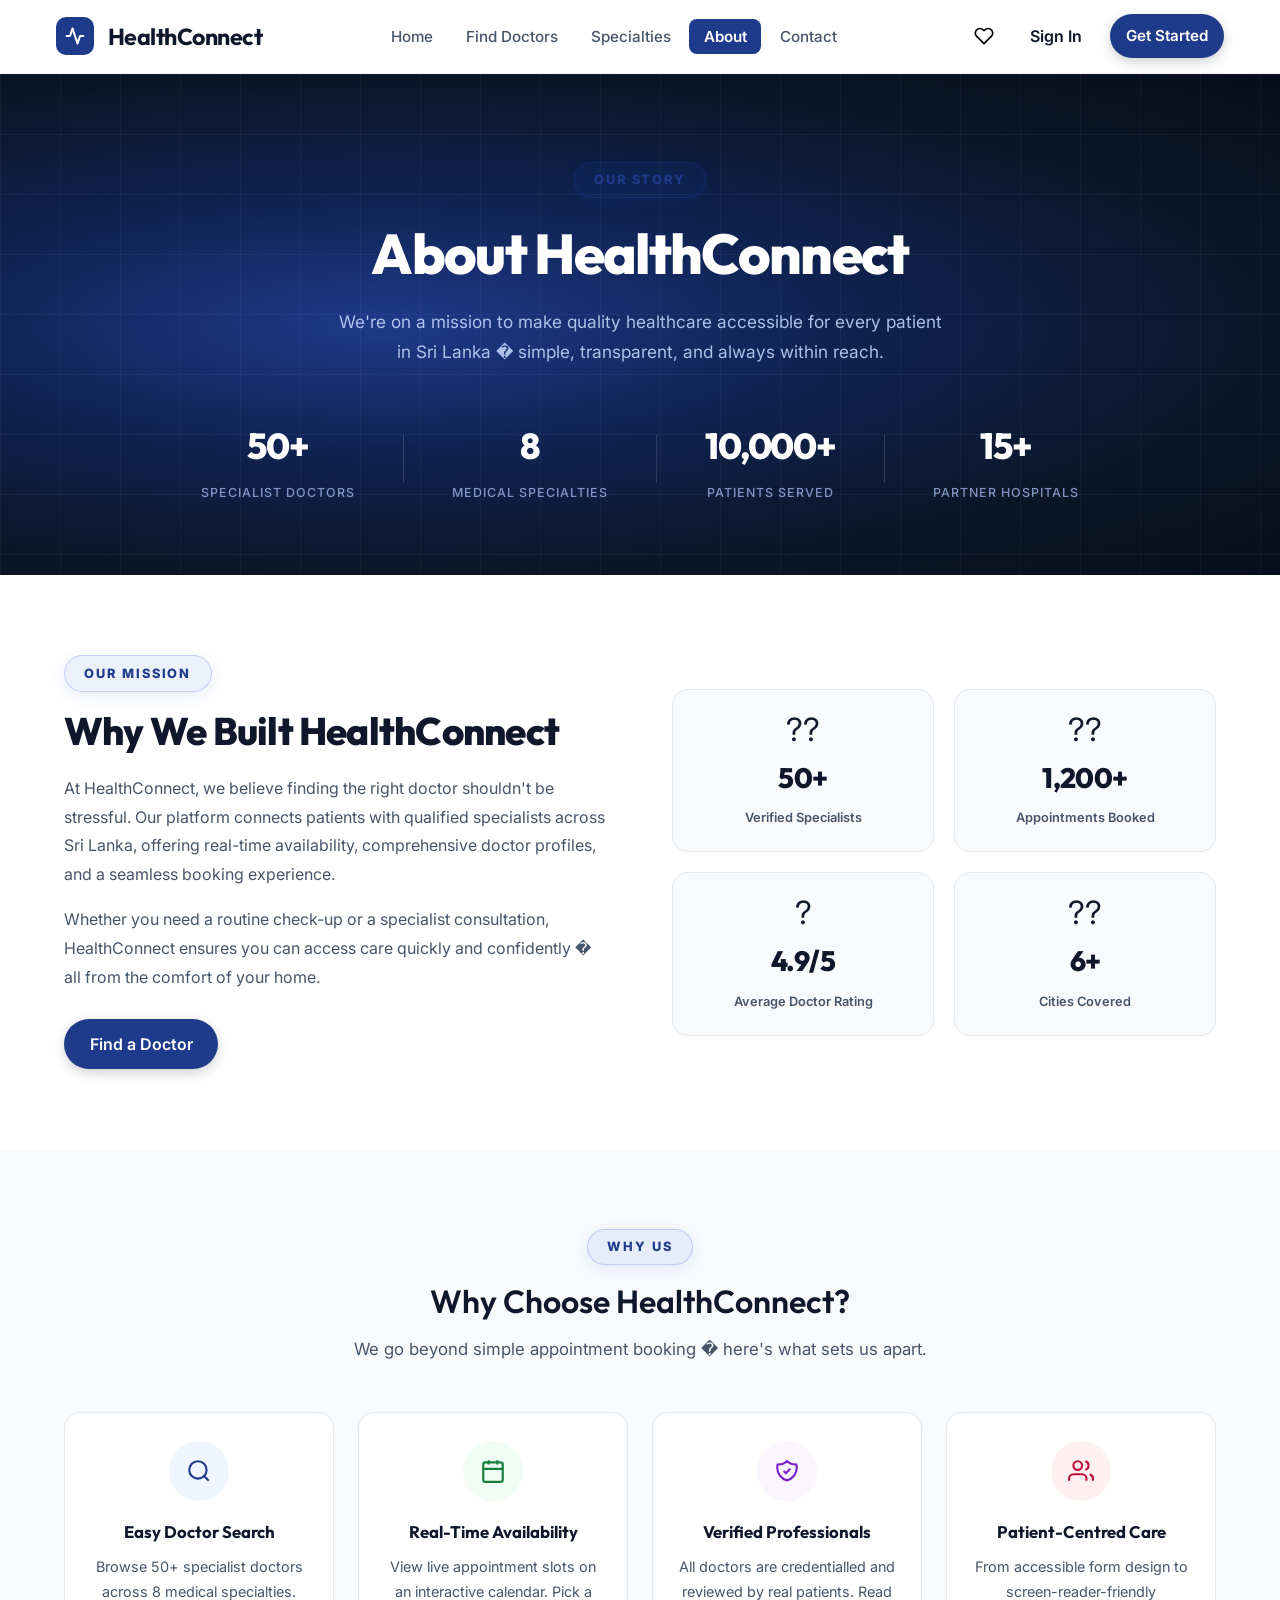
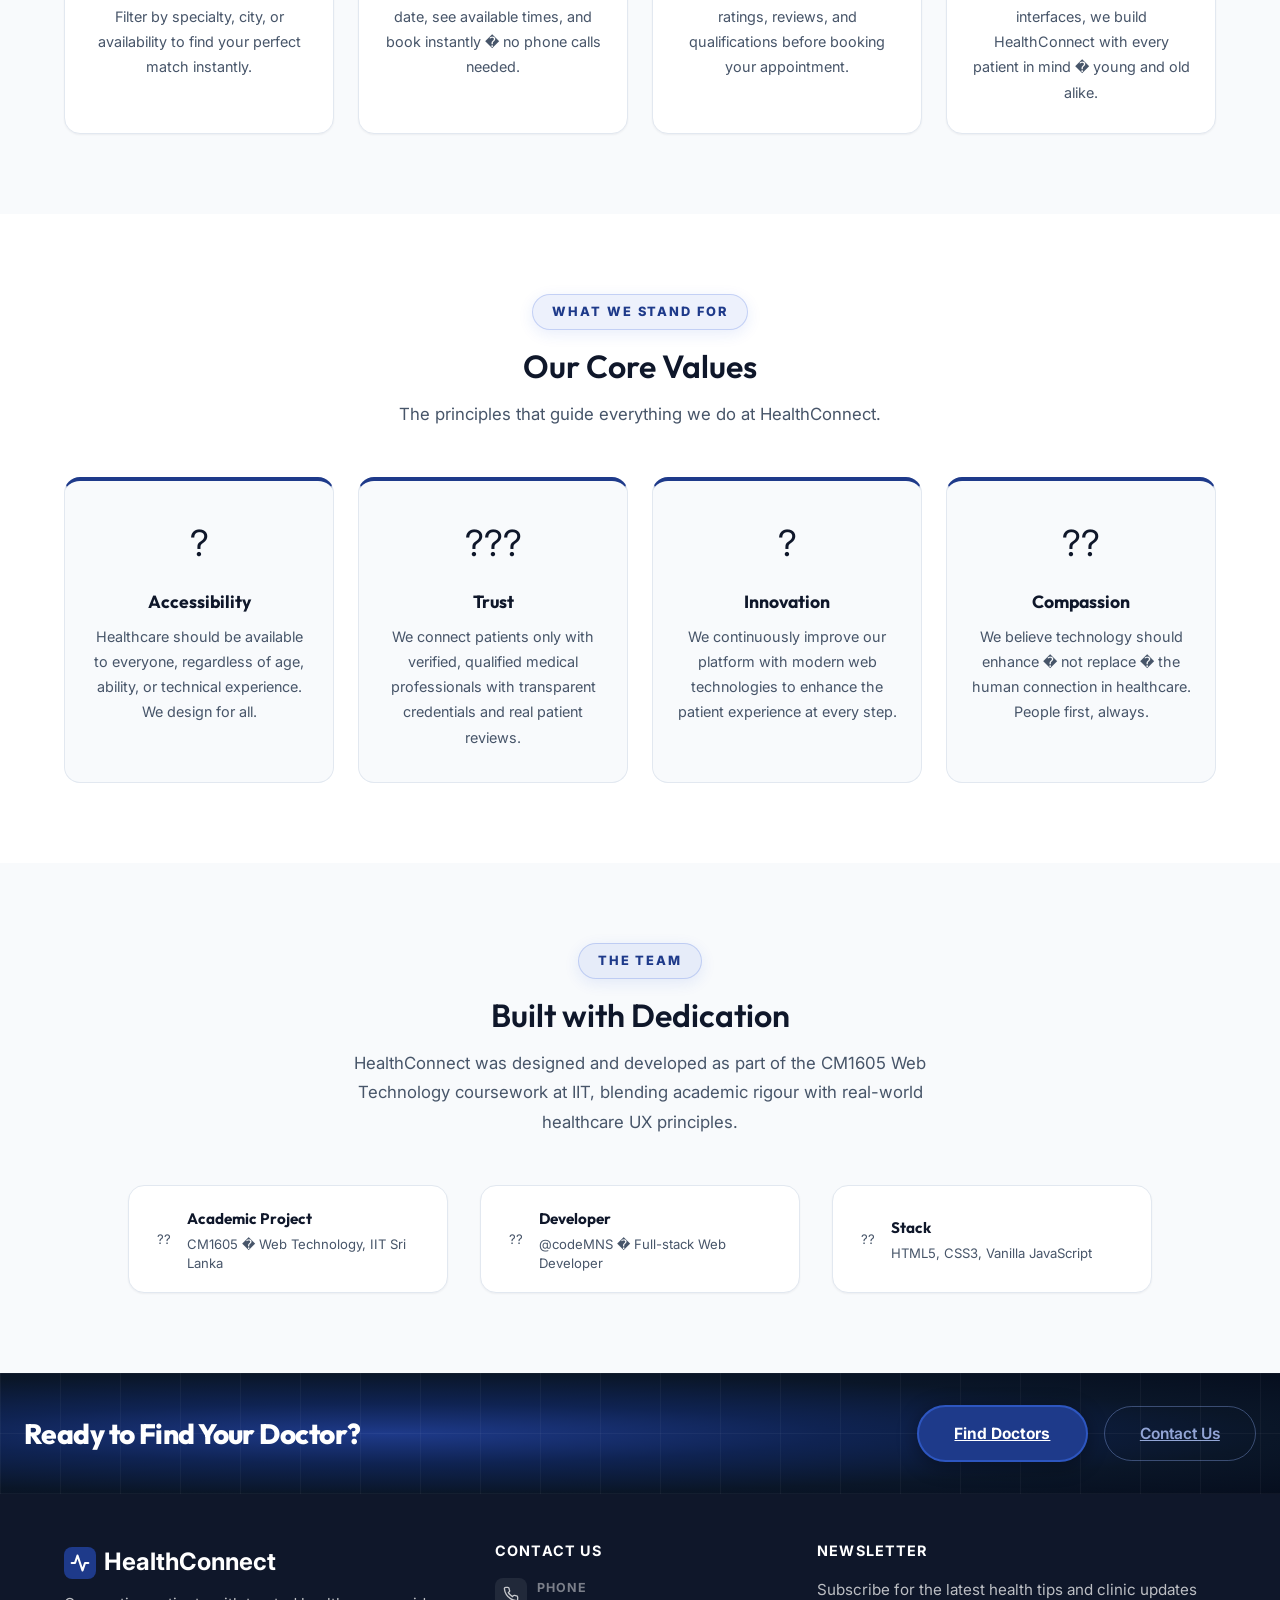
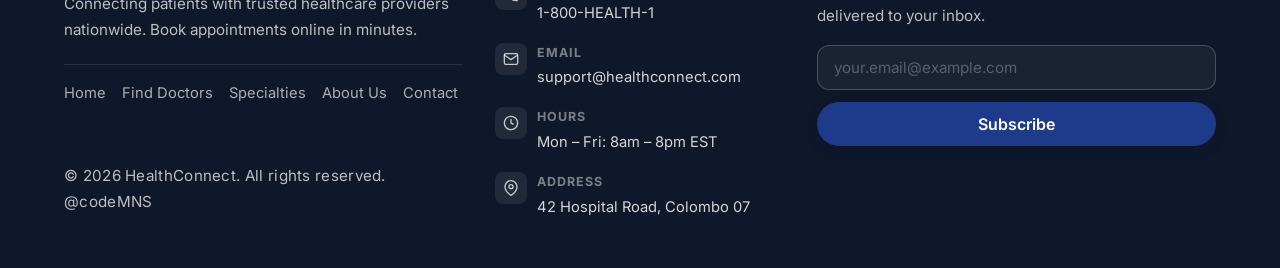
==== commit f8f67b2b: "feat: unify index footer and CTA across pages" ====
--- a/about.html
+++ b/about.html
@@ -1,12 +1,12 @@
-﻿<!DOCTYPE html>
+<!DOCTYPE html>
 <html lang="en">
 
 <head>
     <meta charset="UTF-8">
     <meta name="viewport" content="width=device-width, initial-scale=1.0">
-    <title>About Us — HealthConnect</title>
+    <title>About Us � HealthConnect</title>
     <meta name="description"
-        content="Learn about HealthConnect — our mission, values, and commitment to connecting patients with trusted healthcare providers across Sri Lanka.">
+        content="Learn about HealthConnect � our mission, values, and commitment to connecting patients with trusted healthcare providers across Sri Lanka.">
     <!-- Google Fonts -->
     <link rel="preconnect" href="https://fonts.googleapis.com">
     <link rel="preconnect" href="https://fonts.gstatic.com" crossorigin>
@@ -15,6 +15,7 @@
         rel="stylesheet">
     <link rel="stylesheet" href="css/global.css">
   <link rel="stylesheet" href="css/auth.css">
+        <link rel="stylesheet" href="css/home.css">
     <link rel="stylesheet" href="css/about.css">
 </head>
 
@@ -72,7 +73,7 @@
             <div class="container about-hero-content">
                 <span class="section-pill">OUR STORY</span>
                 <h1 id="about-heading">About HealthConnect</h1>
-                <p>We're on a mission to make quality healthcare accessible for every patient in Sri Lanka — simple,
+                <p>We're on a mission to make quality healthcare accessible for every patient in Sri Lanka � simple,
                     transparent, and always within reach.</p>
                 <div class="about-hero-stats">
                     <div class="about-hero-stat">
@@ -112,28 +113,28 @@
                             doctor profiles, and a seamless booking experience.</p>
                         <p>Whether you need a routine check-up or a specialist consultation, HealthConnect ensures you
                             can access
-                            care quickly and confidently — all from the comfort of your home.</p>
+                            care quickly and confidently � all from the comfort of your home.</p>
                         <a href="search.html" class="btn-primary">Find a Doctor</a>
                     </div>
                     <div class="about-mission-visual">
                         <div class="about-mission-card-grid">
                             <div class="about-mission-stat-card">
-                                <span class="about-mission-stat-icon" aria-hidden="true">🏥</span>
+                                <span class="about-mission-stat-icon" aria-hidden="true">??</span>
                                 <span class="about-mission-stat-num">50+</span>
                                 <span class="about-mission-stat-lbl">Verified Specialists</span>
                             </div>
                             <div class="about-mission-stat-card">
-                                <span class="about-mission-stat-icon" aria-hidden="true">📅</span>
+                                <span class="about-mission-stat-icon" aria-hidden="true">??</span>
                                 <span class="about-mission-stat-num">1,200+</span>
                                 <span class="about-mission-stat-lbl">Appointments Booked</span>
                             </div>
                             <div class="about-mission-stat-card">
-                                <span class="about-mission-stat-icon" aria-hidden="true">⭐</span>
+                                <span class="about-mission-stat-icon" aria-hidden="true">?</span>
                                 <span class="about-mission-stat-num">4.9/5</span>
                                 <span class="about-mission-stat-lbl">Average Doctor Rating</span>
                             </div>
                             <div class="about-mission-stat-card">
-                                <span class="about-mission-stat-icon" aria-hidden="true">🌍</span>
+                                <span class="about-mission-stat-icon" aria-hidden="true">??</span>
                                 <span class="about-mission-stat-num">6+</span>
                                 <span class="about-mission-stat-lbl">Cities Covered</span>
                             </div>
@@ -149,7 +150,7 @@
                 <div class="section-header text-center">
                     <span class="section-pill">WHY US</span>
                     <h2 id="features-heading" class="section-heading-large">Why Choose HealthConnect?</h2>
-                    <p class="section-sub-large">We go beyond simple appointment booking — here's what sets us apart.
+                    <p class="section-sub-large">We go beyond simple appointment booking � here's what sets us apart.
                     </p>
                 </div>
                 <div class="about-features-grid">
@@ -179,7 +180,7 @@
                         <h3>Real-Time Availability</h3>
                         <p>View live appointment slots on an interactive calendar. Pick a date, see available times, and
                             book
-                            instantly — no phone calls needed.</p>
+                            instantly � no phone calls needed.</p>
                     </div>
                     <!-- Feature 3 -->
                     <div class="about-feature-card">
@@ -208,7 +209,7 @@
                         <h3>Patient-Centred Care</h3>
                         <p>From accessible form design to screen-reader-friendly interfaces, we build HealthConnect with
                             every
-                            patient in mind — young and old alike.</p>
+                            patient in mind � young and old alike.</p>
                     </div>
                 </div>
             </div>
@@ -224,30 +225,30 @@
                 </div>
                 <div class="about-values-grid">
                     <div class="about-value-card">
-                        <div class="about-value-emoji" aria-hidden="true">♿</div>
+                        <div class="about-value-emoji" aria-hidden="true">?</div>
                         <h3>Accessibility</h3>
                         <p>Healthcare should be available to everyone, regardless of age, ability, or technical
                             experience. We
                             design for all.</p>
                     </div>
                     <div class="about-value-card">
-                        <div class="about-value-emoji" aria-hidden="true">🛡️</div>
+                        <div class="about-value-emoji" aria-hidden="true">???</div>
                         <h3>Trust</h3>
                         <p>We connect patients only with verified, qualified medical professionals with transparent
                             credentials and
                             real patient reviews.</p>
                     </div>
                     <div class="about-value-card">
-                        <div class="about-value-emoji" aria-hidden="true">⚡</div>
+                        <div class="about-value-emoji" aria-hidden="true">?</div>
                         <h3>Innovation</h3>
                         <p>We continuously improve our platform with modern web technologies to enhance the patient
                             experience at
                             every step.</p>
                     </div>
                     <div class="about-value-card">
-                        <div class="about-value-emoji" aria-hidden="true">💙</div>
+                        <div class="about-value-emoji" aria-hidden="true">??</div>
                         <h3>Compassion</h3>
-                        <p>We believe technology should enhance — not replace — the human connection in healthcare.
+                        <p>We believe technology should enhance � not replace � the human connection in healthcare.
                             People first,
                             always.</p>
                     </div>
@@ -267,21 +268,21 @@
                 </div>
                 <div class="about-team-highlight">
                     <div class="about-team-badge">
-                        <span class="about-team-badge-icon" aria-hidden="true">🎓</span>
+                        <span class="about-team-badge-icon" aria-hidden="true">??</span>
                         <div>
                             <strong>Academic Project</strong>
-                            <span>CM1605 — Web Technology, IIT Sri Lanka</span>
+                            <span>CM1605 � Web Technology, IIT Sri Lanka</span>
                         </div>
                     </div>
                     <div class="about-team-badge">
-                        <span class="about-team-badge-icon" aria-hidden="true">💻</span>
+                        <span class="about-team-badge-icon" aria-hidden="true">??</span>
                         <div>
                             <strong>Developer</strong>
-                            <span>@codeMNS — Full-stack Web Developer</span>
+                            <span>@codeMNS � Full-stack Web Developer</span>
                         </div>
                     </div>
                     <div class="about-team-badge">
-                        <span class="about-team-badge-icon" aria-hidden="true">🏆</span>
+                        <span class="about-team-badge-icon" aria-hidden="true">??</span>
                         <div>
                             <strong>Stack</strong>
                             <span>HTML5, CSS3, Vanilla JavaScript</span>
@@ -292,9 +293,9 @@
         </section>
 
         <!-- ===== CTA SECTION ===== -->
-        <section class="home-cta-section" aria-labelledby="about-cta-heading">
+        <section class="home-cta-section" aria-labelledby="cta-heading">
             <div class="container home-cta-content">
-                <h2 id="about-cta-heading">Ready to Find Your Doctor?</h2>
+                <h2 id="cta-heading">Ready to Find Your Doctor?</h2>
                 <div class="home-cta-buttons">
                     <a href="search.html" class="home-cta-btn-primary">Find Doctors</a>
                     <a href="contact.html" class="home-cta-btn-outline">Contact Us</a>
@@ -321,7 +322,8 @@
               </span>
               HealthConnect
             </a>
-            <p>Connecting patients with trusted healthcare providers nationwide. Book appointments online in minutes.</p>
+            <p>Connecting patients with trusted healthcare providers nationwide. Book appointments online in minutes.
+            </p>
             <nav class="footer-nav" aria-label="Footer navigation">
               <a href="index.html">Home</a>
               <a href="search.html">Find Doctors</a>
@@ -338,7 +340,8 @@
             <div class="footer-contact-item">
               <span class="footer-contact-icon" aria-hidden="true">
                 <svg viewBox="0 0 24 24" fill="none" stroke="currentColor" stroke-width="2" width="16" height="16">
-                  <path d="M22 16.92v3a2 2 0 01-2.18 2 19.79 19.79 0 01-8.63-3.07A19.5 19.5 0 015.13 12.8a19.79 19.79 0 01-3.07-8.67A2 2 0 014.11 2h3a2 2 0 012 1.72c.127.96.361 1.903.7 2.81a2 2 0 01-.45 2.11L8.09 9.91a16 16 0 006 6l1.27-1.27a2 2 0 012.11-.45c.907.339 1.85.573 2.81.7A2 2 0 0122 16.92z"/>
+                  <path
+                    d="M22 16.92v3a2 2 0 01-2.18 2 19.79 19.79 0 01-8.63-3.07A19.5 19.5 0 015.13 12.8a19.79 19.79 0 01-3.07-8.67A2 2 0 014.11 2h3a2 2 0 012 1.72c.127.96.361 1.903.7 2.81a2 2 0 01-.45 2.11L8.09 9.91a16 16 0 006 6l1.27-1.27a2 2 0 012.11-.45c.907.339 1.85.573 2.81.7A2 2 0 0122 16.92z" />
                 </svg>
               </span>
               <div class="footer-contact-text">
@@ -349,8 +352,8 @@
             <div class="footer-contact-item">
               <span class="footer-contact-icon" aria-hidden="true">
                 <svg viewBox="0 0 24 24" fill="none" stroke="currentColor" stroke-width="2" width="16" height="16">
-                  <path d="M4 4h16c1.1 0 2 .9 2 2v12c0 1.1-.9 2-2 2H4c-1.1 0-2-.9-2-2V6c0-1.1.9-2 2-2z"/>
-                  <polyline points="22,6 12,13 2,6"/>
+                  <path d="M4 4h16c1.1 0 2 .9 2 2v12c0 1.1-.9 2-2 2H4c-1.1 0-2-.9-2-2V6c0-1.1.9-2 2-2z" />
+                  <polyline points="22,6 12,13 2,6" />
                 </svg>
               </span>
               <div class="footer-contact-text">
@@ -361,8 +364,8 @@
             <div class="footer-contact-item">
               <span class="footer-contact-icon" aria-hidden="true">
                 <svg viewBox="0 0 24 24" fill="none" stroke="currentColor" stroke-width="2" width="16" height="16">
-                  <circle cx="12" cy="12" r="10"/>
-                  <polyline points="12 6 12 12 16 14"/>
+                  <circle cx="12" cy="12" r="10" />
+                  <polyline points="12 6 12 12 16 14" />
                 </svg>
               </span>
               <div class="footer-contact-text">
@@ -373,8 +376,8 @@
             <div class="footer-contact-item">
               <span class="footer-contact-icon" aria-hidden="true">
                 <svg viewBox="0 0 24 24" fill="none" stroke="currentColor" stroke-width="2" width="16" height="16">
-                  <path d="M21 10c0 7-9 13-9 13s-9-6-9-13a9 9 0 0118 0z"/>
-                  <circle cx="12" cy="10" r="3"/>
+                  <path d="M21 10c0 7-9 13-9 13s-9-6-9-13a9 9 0 0118 0z" />
+                  <circle cx="12" cy="10" r="3" />
                 </svg>
               </span>
               <div class="footer-contact-text">
@@ -390,7 +393,8 @@
             <p>Subscribe for the latest health tips and clinic updates delivered to your inbox.</p>
             <form class="newsletter-form" action="#"
               onsubmit="event.preventDefault(); alert('Thank you for subscribing!');">
-              <input type="email" placeholder="your.email@example.com" required aria-label="Email address for newsletter">
+              <input type="email" placeholder="your.email@example.com" required
+                aria-label="Email address for newsletter">
               <button type="submit" class="btn-primary" aria-label="Subscribe to newsletter">Subscribe</button>
             </form>
           </div>
--- a/css/global.css
+++ b/css/global.css
@@ -15,9 +15,12 @@
     /* Deep Navy Primary Hub */
     --color-bg: #ffffff;
     --color-bg-soft: #f8fafc;
+    --color-bg-alt: #f8fafc;
     /* Slate 50 - extremely soft background */
     --color-text-primary: #0f172a;
     --color-text-secondary: #475569;
+    --color-text-light: #64748b;
+    --color-primary-light: #e0e7ff;
     /* Slate 600 - softer but high contrast */
     --color-success: #059669;
     /* Emerald 600 */
@@ -61,6 +64,7 @@
     /* Transitions */
     --transition-fast: 150ms cubic-bezier(0.4, 0, 0.2, 1);
     --transition-base: 300ms cubic-bezier(0.4, 0, 0.2, 1);
+    --transition-normal: 300ms cubic-bezier(0.4, 0, 0.2, 1);
 }
 
 /* ===== CSS RESET ===== */
@@ -2169,102 +2173,6 @@
     margin-top: 0.5rem;
 }
 
-/* ===== FOOTER SPEC ALIASES ===== */
-
-/* Spec: footer.site-footer (HTML uses plain <footer>) */
-footer.site-footer {
-    background-color: var(--color-primary);
-    color: white;
-    padding: 3.5rem 0 0;
-}
-
-/* Spec: .footer-column (HTML uses .footer-col) — shared layout rules below */
-
-/* Spec: .footer-brand p */
-.footer-brand p {
-    color: rgba(255, 255, 255, 0.65);
-    font-size: 0.875rem;
-    margin-top: 0.75rem;
-    line-height: 1.6;
-    max-width: 260px;
-}
-
-/* Spec: .footer-column h4 */
-.footer-column h4 {
-    font-size: 0.875rem;
-    font-weight: 700;
-    text-transform: uppercase;
-    letter-spacing: 0.08em;
-    color: white;
-    margin-bottom: 1rem;
-}
-
-/* Spec: .footer-column ul */
-.footer-column ul {
-    list-style: none;
-    padding: 0;
-    margin: 0;
-}
-
-.footer-column ul li {
-    margin-bottom: 0.5rem;
-}
-
-.footer-column ul li a {
-    color: rgba(255, 255, 255, 0.65);
-    font-size: 0.875rem;
-    text-decoration: none;
-    transition: color var(--transition-fast);
-}
-
-.footer-column ul li a:hover {
-    color: white;
-    text-decoration: none;
-}
-
-/* Spec: .footer-contact */
-.footer-contact {
-    color: rgba(255, 255, 255, 0.65);
-    font-size: 0.875rem;
-    line-height: 1.8;
-}
-
-/* Spec: .footer-bottom (HTML uses .copyright-bar) */
-.footer-bottom {
-    border-top: 1px solid rgba(255, 255, 255, 0.1);
-    padding: 1.25rem 1.5rem;
-    display: flex;
-    justify-content: space-between;
-    align-items: center;
-    max-width: 1200px;
-    margin-left: auto;
-    margin-right: auto;
-}
-
-.footer-bottom p {
-    color: rgba(255, 255, 255, 0.5);
-    font-size: 0.8rem;
-    margin: 0;
-}
-
-/* Spec: .footer-bottom-links (HTML uses .copyright-links) */
-.footer-bottom-links {
-    display: flex;
-    gap: 1.5rem;
-}
-
-.footer-bottom-links a {
-    color: rgba(255, 255, 255, 0.5);
-    font-size: 0.8rem;
-    text-decoration: none;
-    transition: color var(--transition-fast);
-}
-
-.footer-bottom-links a:hover {
-    color: white;
-    text-decoration: none;
-}
-
 /* ===== CONFIRMATION PAGE SPEC ALIASES ===== */
 
 /* Spec: .confirmation-icon (HTML uses .success-icon) */
--- a/css/auth.css
+++ b/css/auth.css
@@ -42,7 +42,7 @@
     display: block;
     margin-bottom: var(--spacing-xs);
     font-weight: 600;
-    color: var(--color-text);
+    color: var(--color-text-primary);
 }
 
 .auth-form input {
--- a/css/home.css
+++ b/css/home.css
@@ -0,0 +1,692 @@
+/* ===== PAGE: HOMEPAGE ===== */
+.hero-section {
+    padding: var(--spacing-2xl) 0 var(--spacing-xl);
+    background: linear-gradient(135deg, var(--color-bg-soft) 0%, #e8f0fe 100%);
+    text-align: center;
+}
+
+.hero-content {
+    max-width: 680px;
+    margin: 0 auto;
+}
+
+.hero-content h1 {
+    margin-bottom: var(--spacing-md);
+    font-size: 2.75rem;
+    line-height: 1.15;
+}
+
+.hero-sub {
+    font-size: 1.05rem;
+    color: var(--color-text-secondary);
+    margin-bottom: var(--spacing-lg);
+}
+
+.hero-search-wrapper {
+    max-width: 920px;
+    margin: 0 auto;
+    background-color: white;
+    padding: 0.35rem 0.75rem 0.45rem 0.75rem;
+    border-radius: 36px;
+    box-shadow: 0 15px 50px rgba(0, 0, 0, 0.3);
+}
+
+.featured-section {
+    background-color: var(--color-bg-soft);
+    padding: var(--spacing-3xl) 0;
+}
+
+.section-heading {
+    text-align: center;
+    margin-bottom: var(--spacing-sm);
+}
+
+.section-sub {
+    text-align: center;
+    margin-bottom: var(--spacing-2xl);
+}
+
+.featured-grid {
+    display: grid;
+    grid-template-columns: repeat(4, 1fr);
+    gap: var(--spacing-lg);
+    margin-bottom: var(--spacing-xl);
+}
+
+.doctor-card {
+    display: flex;
+    flex-direction: column;
+    align-items: flex-start;
+    gap: var(--spacing-xs);
+}
+
+.doctor-photo {
+    width: 100%;
+    aspect-ratio: 4 / 3;
+    margin-bottom: var(--spacing-sm);
+}
+
+.doctor-name {
+    font-family: var(--font-family-base);
+    font-size: 1rem;
+    font-weight: 700;
+    margin: 0;
+}
+
+.doctor-specialty {
+    font-size: 0.875rem;
+    margin: 0;
+}
+
+.doctor-experience {
+    font-size: 0.875rem;
+    margin: 0;
+}
+
+.btn-card {
+    margin-top: auto;
+    width: 100%;
+    padding: 0.55rem 1rem;
+    font-size: 0.875rem;
+}
+
+.section-cta {
+    text-align: center;
+}
+
+/* ===== HOME CTA SECTION ===== */
+.home-cta-section {
+    position: relative;
+    background: radial-gradient(ellipse at 30% 50%, #1e3a8a 0%, #0f2352 35%, #0a1628 70%, #060e1e 100%);
+    padding: 2rem 0;
+    overflow: hidden;
+}
+
+.home-cta-section::before {
+    content: '';
+    position: absolute;
+    inset: 0;
+    background-image:
+        linear-gradient(to right, rgba(255, 255, 255, 0.04) 1px, transparent 1px),
+        linear-gradient(to bottom, rgba(255, 255, 255, 0.04) 1px, transparent 1px);
+    background-size: 60px 60px;
+    pointer-events: none;
+}
+
+.home-cta-content {
+    position: relative;
+    z-index: 1;
+    display: flex;
+    align-items: center;
+    justify-content: space-between;
+    gap: 2rem;
+    max-width: none;
+}
+
+.home-cta-content h2 {
+    font-size: 1.75rem;
+    font-weight: 800;
+    color: #ffffff;
+    margin-bottom: 0;
+    letter-spacing: -0.02em;
+    line-height: 1.25;
+}
+
+.home-cta-buttons {
+    display: flex;
+    align-items: center;
+    gap: 1rem;
+    flex-shrink: 0;
+    flex-wrap: wrap;
+}
+
+@media (max-width: 640px) {
+    .home-cta-content {
+        flex-direction: column;
+        align-items: flex-start;
+        gap: 1.25rem;
+    }
+
+    .home-cta-content h2 {
+        font-size: 1.4rem;
+    }
+}
+
+.home-cta-btn-primary {
+    display: inline-flex;
+    align-items: center;
+    justify-content: center;
+    background-color: #1e3a8a;
+    color: #ffffff !important;
+    font-weight: 700;
+    font-size: 0.97rem;
+    padding: 0.85rem 2.2rem;
+    border-radius: 50px;
+    text-decoration: none;
+    border: 2px solid #2d56c0;
+    transition: background-color 0.2s ease, transform 0.2s ease, box-shadow 0.2s ease;
+    box-shadow: 0 4px 20px rgba(0, 0, 0, 0.4);
+}
+
+.home-cta-btn-primary:hover {
+    background-color: #172554;
+    border-color: #1e40af;
+    transform: translateY(-2px);
+    box-shadow: 0 8px 28px rgba(0, 0, 0, 0.55);
+    color: #ffffff !important;
+}
+
+.home-cta-btn-outline {
+    display: inline-flex;
+    align-items: center;
+    justify-content: center;
+    background-color: transparent;
+    color: rgba(180, 200, 255, 0.8) !important;
+    font-weight: 600;
+    font-size: 0.97rem;
+    padding: 0.83rem 2.2rem;
+    border-radius: 50px;
+    text-decoration: none;
+    border: 1.5px solid rgba(150, 180, 255, 0.35);
+    transition: background-color 0.2s ease, border-color 0.2s ease, color 0.2s ease, transform 0.2s ease;
+}
+
+.home-cta-btn-outline:hover {
+    background-color: rgba(255, 255, 255, 0.08);
+    border-color: rgba(150, 180, 255, 0.7);
+    color: #ffffff !important;
+    transform: translateY(-2px);
+}
+
+/* Hero Section */
+.hero-section {
+    background: radial-gradient(circle at 60% 30%, #155bb5 0%, #0a2754 50%, #041026 100%);
+    position: relative;
+    padding: 5.5rem 0 6rem 0;
+    text-align: center;
+    overflow: hidden;
+    color: white;
+}
+
+/* Elegant grid pattern to background */
+.hero-section::before {
+    content: '';
+    position: absolute;
+    top: 0;
+    left: 0;
+    right: 0;
+    bottom: 0;
+    background-size: 70px 70px;
+    background-image:
+        linear-gradient(to right, rgba(255, 255, 255, 0.05) 1px, transparent 1px),
+        linear-gradient(to bottom, rgba(255, 255, 255, 0.05) 1px, transparent 1px);
+    z-index: 0;
+}
+
+.hero-content {
+    position: relative;
+    z-index: 1;
+    max-width: 900px;
+    margin: 0 auto;
+}
+
+.hero-top-pill {
+    display: inline-flex;
+    align-items: center;
+    background: #0b1528;
+    /* Solid dark background */
+    border: 1px solid rgba(255, 255, 255, 0.1);
+    color: white;
+    padding: 0.5rem 1.25rem;
+    border-radius: var(--radius-full);
+    font-size: 0.75rem;
+    font-weight: 700;
+    letter-spacing: 1.5px;
+    text-transform: uppercase;
+    margin-bottom: 2rem;
+    box-shadow: 0 4px 15px rgba(0, 0, 0, 0.2);
+}
+
+.hero-content h1,
+.hero-title {
+    font-family: var(--font-family-serif);
+    font-size: 3.5rem;
+    /* Larger for serif elegance */
+    line-height: 1.15;
+    margin-bottom: 1.5rem;
+    font-weight: 700;
+    text-shadow: 0 4px 20px rgba(0, 0, 0, 0.2);
+    letter-spacing: -0.02em;
+}
+
+.hero-subtitle {
+    font-size: 1.1rem;
+    color: rgba(255, 255, 255, 0.9);
+    margin-bottom: 3rem;
+    max-width: 650px;
+    margin-inline: auto;
+    text-shadow: 0 2px 10px rgba(0, 0, 0, 0.1);
+    line-height: 1.6;
+}
+
+/* ===== HERO SEARCH CARD (redesigned) ===== */
+.hero-search-wrapper {
+    max-width: 1080px;
+    margin: 0 auto;
+    background: #ffffff;
+    border-radius: 18px;
+    box-shadow: 0 24px 64px rgba(0, 0, 0, 0.32);
+    overflow: hidden;
+}
+
+/* Filter Row — columns + button */
+.hero-filter-row {
+    display: flex;
+    align-items: stretch;
+    min-height: 80px;
+    border-bottom: 1px solid #f1f5f9;
+}
+
+/* Each filter column */
+.hero-filter-col {
+    flex: 1;
+    min-width: 0;
+    overflow: hidden;
+    display: flex;
+    flex-direction: column;
+    justify-content: center;
+    padding: 0.9rem 1.1rem;
+    transition: background-color 0.15s ease;
+    cursor: pointer;
+    position: relative;
+}
+
+/* Give Availability extra width so "Any Availability" never clips */
+.hero-filter-col:nth-child(5) {
+    flex: 1.3;
+}
+
+.hero-filter-col:hover {
+    background-color: #f8fafc;
+}
+
+/* Label: icon + text uppercase */
+.hero-filter-col label {
+    display: flex;
+    align-items: center;
+    gap: 0.35rem;
+    font-size: 0.62rem;
+    font-weight: 700;
+    color: #64748b;
+    text-transform: uppercase;
+    letter-spacing: 0.07em;
+    margin-bottom: 0.3rem;
+    cursor: pointer;
+}
+
+.hero-filter-col label svg {
+    flex-shrink: 0;
+    color: var(--color-accent);
+    opacity: 0.8;
+}
+
+/* Select control */
+.hero-filter-col select {
+    appearance: none;
+    -webkit-appearance: none;
+    -moz-appearance: none;
+    background: transparent;
+    border: none;
+    outline: none;
+    width: 100%;
+    font-size: 0.9rem;
+    font-weight: 600;
+    color: #0f172a;
+    cursor: pointer;
+    font-family: inherit;
+    padding: 0;
+    line-height: 1.3;
+    white-space: nowrap;
+    overflow: hidden;
+    text-overflow: ellipsis;
+}
+
+.hero-filter-col select option {
+    color: #0f172a;
+    background: white;
+    font-weight: 500;
+}
+
+/* Thin vertical divider between columns */
+.hero-filter-divider {
+    width: 1px;
+    background-color: #e2e8f0;
+    margin: 1rem 0;
+    flex-shrink: 0;
+}
+
+/* Full-width search row between filters and popular links */
+.hero-search-row {
+    padding: 0.75rem 1.1rem;
+    border-top: 1px solid #f1f5f9;
+    border-bottom: 1px solid #f1f5f9;
+}
+
+/* Search button */
+.hero-search-btn {
+    display: flex;
+    align-items: center;
+    justify-content: center;
+    gap: 0.5rem;
+    width: 100%;
+    background: var(--color-accent);
+    color: #ffffff;
+    border: none;
+    border-radius: 10px;
+    padding: 0.8rem 2rem;
+    font-size: 1rem;
+    font-weight: 700;
+    cursor: pointer;
+    white-space: nowrap;
+    letter-spacing: 0.01em;
+    transition: background-color 0.2s ease;
+    flex-shrink: 0;
+}
+
+.hero-search-btn:hover {
+    background-color: #1d40af;
+}
+
+.hero-search-btn:active {
+    opacity: 0.9;
+}
+
+/* Quick-links footer strip */
+.hero-quick-links {
+    display: flex;
+    align-items: center;
+    gap: 0.6rem;
+    flex-wrap: wrap;
+    padding: 0.7rem 1.25rem;
+    border-top: 1px solid #f1f5f9;
+}
+
+.hero-quick-label {
+    font-size: 0.8rem;
+    font-weight: 600;
+    color: #94a3b8;
+    margin-right: 0.1rem;
+}
+
+.hero-quick-tag {
+    font-size: 0.8rem;
+    font-weight: 500;
+    color: #475569;
+    padding: 0.25rem 0.75rem;
+    border-radius: 100px;
+    border: 1px solid #e2e8f0;
+    background: transparent;
+    transition: all 0.15s ease;
+    text-decoration: none;
+}
+
+.hero-quick-tag:hover {
+    background: #f1f5f9;
+    border-color: #cbd5e1;
+    color: var(--color-accent);
+    text-decoration: none;
+}
+
+/* Responsive: stack on mobile */
+@media (max-width: 700px) {
+    .hero-filter-row {
+        flex-direction: column;
+        min-height: unset;
+    }
+
+    .hero-filter-col {
+        border-bottom: 1px solid #f1f5f9;
+        padding: 0.75rem 1.25rem;
+    }
+
+    .hero-filter-divider {
+        display: none;
+    }
+
+    .hero-search-btn {
+        border-radius: 0 0 18px 18px;
+        padding: 1rem;
+        width: 100%;
+        min-width: unset;
+    }
+}
+
+
+
+/* Glassmorphic Stats */
+.stats-glass-bar {
+    margin-top: 3.5rem;
+    background: rgba(255, 255, 255, 0.06);
+    backdrop-filter: blur(20px);
+    -webkit-backdrop-filter: blur(20px);
+    border: 1px solid rgba(255, 255, 255, 0.05);
+    border-top: 1px solid rgba(255, 255, 255, 0.25);
+    border-left: 1px solid rgba(255, 255, 255, 0.15);
+    border-radius: 16px;
+    padding: 1.75rem 2rem;
+    max-width: 800px;
+    margin-left: auto;
+    margin-right: auto;
+    box-shadow: 0 10px 30px rgba(0, 0, 0, 0.2);
+}
+
+.stats-glass-grid {
+    display: grid;
+    grid-template-columns: repeat(4, 1fr);
+    gap: 1rem;
+    text-align: center;
+}
+
+.stat-glass-item {
+    display: flex;
+    flex-direction: column;
+    gap: 0.25rem;
+}
+
+.stat-glass-number {
+    font-family: var(--font-heading);
+    font-size: 2.0rem;
+    font-weight: 700;
+    color: white;
+    line-height: 1;
+    white-space: nowrap;
+}
+
+.stat-glass-label {
+    font-size: 1.05rem;
+    color: rgba(255, 255, 255, 0.75);
+    font-weight: 500;
+}
+
+.star-icon {
+    font-size: 1.5rem;
+    position: relative;
+    top: -3px;
+}
+
+/* Hide old stats bar in index since we replaced it */
+.stats-bar {
+    display: none;
+}
+
+/* --- 3 Steps Section --- */
+.how-it-works-section {
+    padding: var(--spacing-3xl) 0;
+    background-color: var(--color-bg-soft);
+}
+
+.text-center {
+    text-align: center;
+}
+
+.w-full {
+    width: 100%;
+}
+
+.steps-grid {
+    display: grid;
+    grid-template-columns: repeat(3, 1fr);
+    gap: var(--spacing-xl);
+    margin-top: var(--spacing-2xl);
+}
+
+.step-card {
+    background: var(--color-bg);
+    padding: 2.5rem 2rem;
+    border-radius: var(--radius-lg);
+    text-align: center;
+    box-shadow: var(--shadow-sm);
+    border: 1px solid var(--color-border);
+    transition: transform var(--transition-base), box-shadow var(--transition-base);
+}
+
+.step-card:hover {
+    transform: translateY(-5px);
+    box-shadow: var(--shadow-md);
+}
+
+.step-number {
+    width: 48px;
+    height: 48px;
+    background-color: var(--color-accent);
+    color: white;
+    font-family: var(--font-heading);
+    font-size: 1.5rem;
+    font-weight: 700;
+    border-radius: 50%;
+    display: flex;
+    align-items: center;
+    justify-content: center;
+    margin: 0 auto 1.5rem;
+    box-shadow: 0 4px 10px rgba(37, 99, 235, 0.3);
+}
+
+.step-card h3 {
+    margin-bottom: 0.75rem;
+    color: var(--color-primary);
+}
+
+.step-card p {
+    color: var(--color-text-secondary);
+    font-size: 0.95rem;
+}
+
+/* --- Specialties Section Emoji Redesign --- */
+.specialties-section {
+    padding: var(--spacing-3xl) 0;
+    background-color: var(--color-bg);
+}
+
+.section-pill {
+    display: inline-block;
+    background-color: rgba(29, 78, 216, 0.08);
+    /* Soft primary blue background */
+    color: var(--color-accent);
+    /* Vibrant blue text */
+    padding: 0.4rem 1.2rem;
+    border-radius: var(--radius-full);
+    font-size: 0.8rem;
+    font-weight: 800;
+    /* Extra bold */
+    letter-spacing: 0.15em;
+    /* Wider spacing */
+    text-transform: uppercase;
+    margin-bottom: 1rem;
+    border: 1px solid rgba(29, 78, 216, 0.2);
+    /* Subtle blue border */
+    box-shadow: 0 4px 15px rgba(29, 78, 216, 0.1);
+    /* Soft blue glowing shadow */
+}
+
+.section-heading-large {
+    font-size: 2.5rem;
+    margin-bottom: 0.5rem;
+    color: var(--color-primary);
+}
+
+.section-sub-large {
+    font-size: 1.1rem;
+    color: var(--color-text-secondary);
+    max-width: 600px;
+    margin: 0 auto;
+}
+
+.specialties-grid {
+    display: grid;
+    grid-template-columns: repeat(4, 1fr);
+    gap: var(--spacing-md);
+    margin-top: var(--spacing-2xl);
+}
+
+.specialty-card {
+    background-color: var(--color-bg);
+    border: 1px solid var(--color-border);
+    border-radius: var(--radius-lg);
+    padding: 2.5rem 1.5rem;
+    text-align: center;
+    transition: all var(--transition-base);
+    text-decoration: none !important;
+    display: flex;
+    flex-direction: column;
+    align-items: center;
+}
+
+.specialty-card:hover:not(.disabled) {
+    border-color: rgba(37, 99, 235, 0.3);
+    box-shadow: var(--shadow-lg);
+    transform: translateY(-5px);
+    text-decoration: none !important;
+}
+
+.specialty-emoji {
+    font-size: 3.5rem;
+    margin-bottom: 1.2rem;
+    line-height: 1;
+    filter: drop-shadow(0 4px 6px rgba(0, 0, 0, 0.1));
+}
+
+.specialty-card h3 {
+    color: var(--color-primary);
+    margin-bottom: 0.75rem;
+    font-size: 1.25rem;
+    text-decoration: none !important;
+}
+
+.specialty-card p {
+    color: var(--color-text-secondary);
+    font-size: 0.9rem;
+    line-height: 1.5;
+    flex-grow: 1;
+    margin-bottom: 1.5rem;
+    text-decoration: none !important;
+}
+
+.specialty-tag {
+    background-color: rgba(37, 99, 235, 0.08);
+    color: var(--color-accent);
+    padding: 0.35rem 0.85rem;
+    border-radius: var(--radius-full);
+    font-size: 0.8rem;
+    font-weight: 600;
+}
+
+.specialty-card.disabled {
+    opacity: 0.7;
+    cursor: default;
+    background-color: var(--color-bg-soft);
+}
+
+.disabled-tag {
+    background-color: rgba(0, 0, 0, 0.05);
+    color: var(--color-text-secondary);
+}
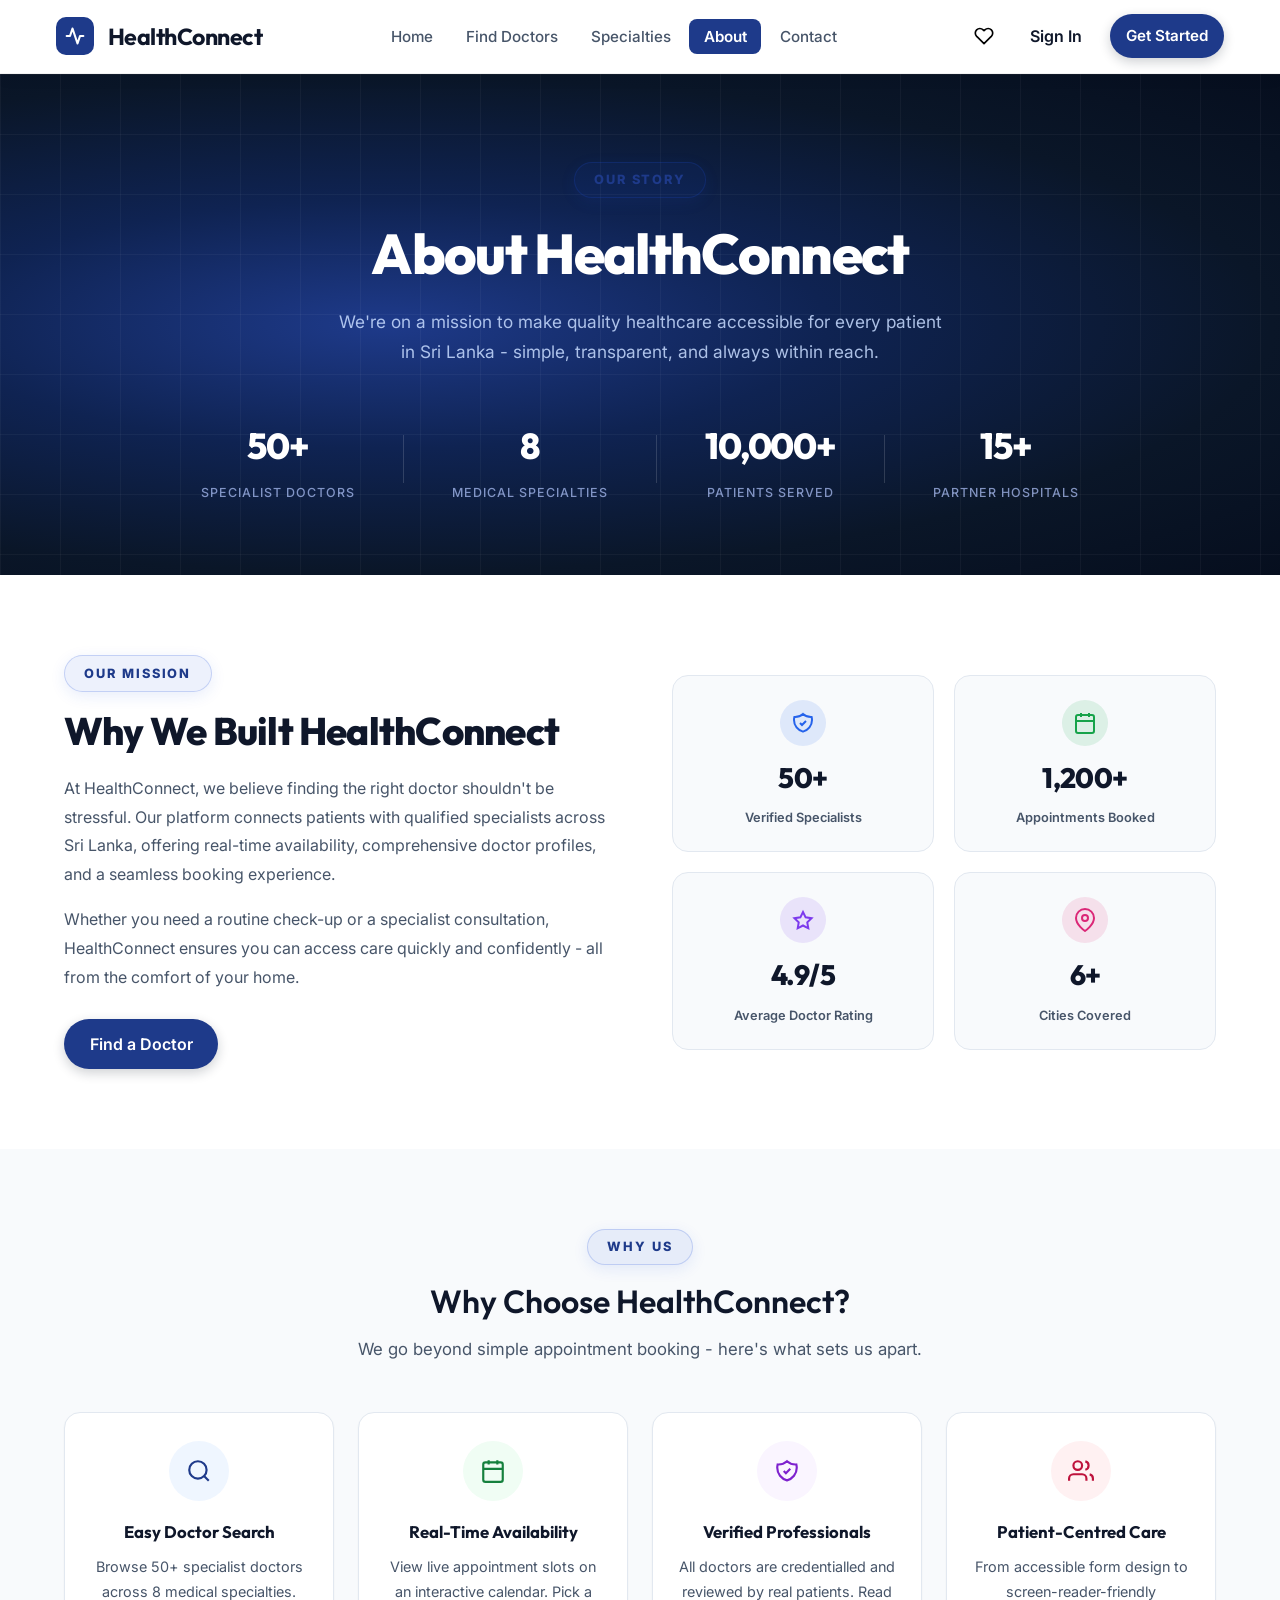
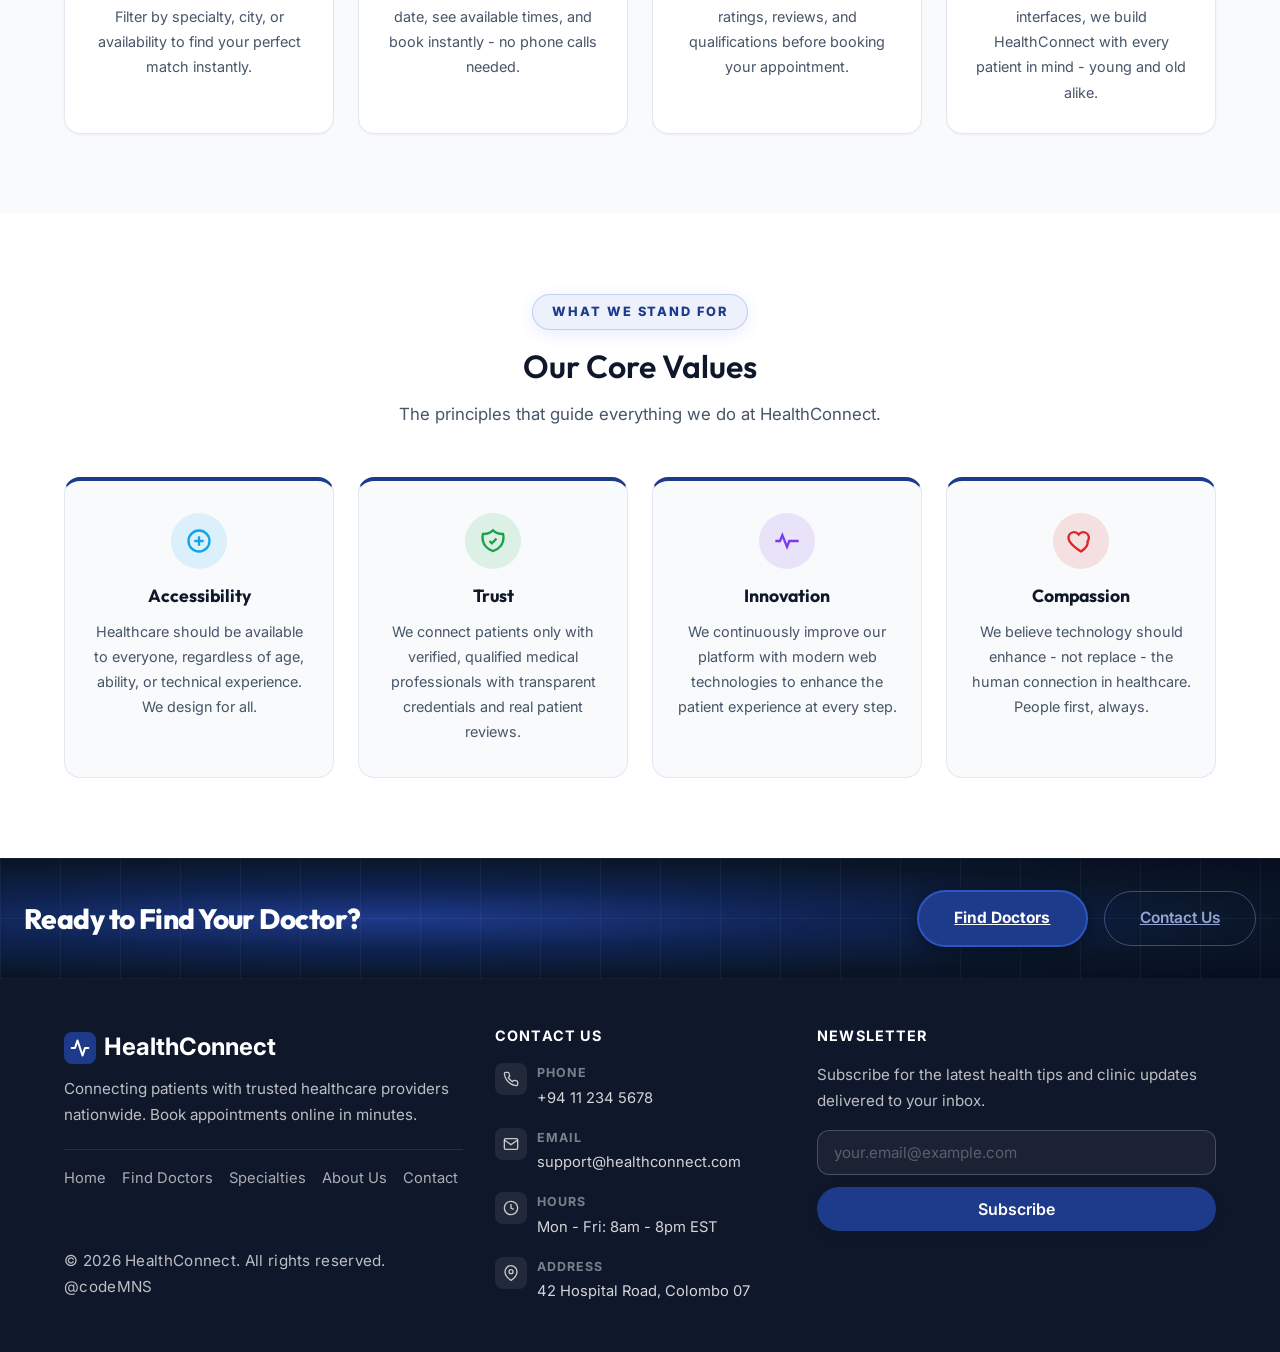
==== commit 81a33c3e: "Version 10.0" ====
--- a/about.html
+++ b/about.html
@@ -1,12 +1,12 @@
-<!DOCTYPE html>
+﻿<!DOCTYPE html>
 <html lang="en">
 
 <head>
     <meta charset="UTF-8">
     <meta name="viewport" content="width=device-width, initial-scale=1.0">
-    <title>About Us � HealthConnect</title>
+    <title>About Us - HealthConnect</title>
     <meta name="description"
-        content="Learn about HealthConnect � our mission, values, and commitment to connecting patients with trusted healthcare providers across Sri Lanka.">
+        content="Learn about HealthConnect - our mission, values, and commitment to connecting patients with trusted healthcare providers across Sri Lanka.">
     <!-- Google Fonts -->
     <link rel="preconnect" href="https://fonts.googleapis.com">
     <link rel="preconnect" href="https://fonts.gstatic.com" crossorigin>
@@ -73,7 +73,7 @@
             <div class="container about-hero-content">
                 <span class="section-pill">OUR STORY</span>
                 <h1 id="about-heading">About HealthConnect</h1>
-                <p>We're on a mission to make quality healthcare accessible for every patient in Sri Lanka � simple,
+                <p>We're on a mission to make quality healthcare accessible for every patient in Sri Lanka - simple,
                     transparent, and always within reach.</p>
                 <div class="about-hero-stats">
                     <div class="about-hero-stat">
@@ -113,28 +113,28 @@
                             doctor profiles, and a seamless booking experience.</p>
                         <p>Whether you need a routine check-up or a specialist consultation, HealthConnect ensures you
                             can access
-                            care quickly and confidently � all from the comfort of your home.</p>
+                            care quickly and confidently - all from the comfort of your home.</p>
                         <a href="search.html" class="btn-primary">Find a Doctor</a>
                     </div>
                     <div class="about-mission-visual">
                         <div class="about-mission-card-grid">
                             <div class="about-mission-stat-card">
-                                <span class="about-mission-stat-icon" aria-hidden="true">??</span>
+                                <span class="about-mission-stat-icon" aria-hidden="true"><svg viewBox="0 0 24 24" fill="none" stroke="currentColor" stroke-width="2"><path d="M9 12l2 2 4-4m5.618-4.016A11.955 11.955 0 0112 2.944a11.955 11.955 0 01-8.618 3.04A12.02 12.02 0 003 9c0 5.591 3.824 10.29 9 11.622 5.176-1.332 9-6.03 9-11.622 0-1.042-.133-2.052-.382-3.016z"/></svg></span>
                                 <span class="about-mission-stat-num">50+</span>
                                 <span class="about-mission-stat-lbl">Verified Specialists</span>
                             </div>
                             <div class="about-mission-stat-card">
-                                <span class="about-mission-stat-icon" aria-hidden="true">??</span>
+                                <span class="about-mission-stat-icon" aria-hidden="true"><svg viewBox="0 0 24 24" fill="none" stroke="currentColor" stroke-width="2"><rect x="3" y="4" width="18" height="18" rx="2"/><path d="M16 2v4M8 2v4M3 10h18"/></svg></span>
                                 <span class="about-mission-stat-num">1,200+</span>
                                 <span class="about-mission-stat-lbl">Appointments Booked</span>
                             </div>
                             <div class="about-mission-stat-card">
-                                <span class="about-mission-stat-icon" aria-hidden="true">?</span>
+                                <span class="about-mission-stat-icon" aria-hidden="true"><svg viewBox="0 0 24 24" fill="none" stroke="currentColor" stroke-width="2"><path d="M12 17.5l-5.29 2.78 1.01-5.89-4.28-4.17 5.91-.86L12 4l2.64 5.36 5.91.86-4.28 4.17 1.01 5.89z"/></svg></span>
                                 <span class="about-mission-stat-num">4.9/5</span>
                                 <span class="about-mission-stat-lbl">Average Doctor Rating</span>
                             </div>
                             <div class="about-mission-stat-card">
-                                <span class="about-mission-stat-icon" aria-hidden="true">??</span>
+                                <span class="about-mission-stat-icon" aria-hidden="true"><svg viewBox="0 0 24 24" fill="none" stroke="currentColor" stroke-width="2"><path d="M21 10c0 7-9 13-9 13s-9-6-9-13a9 9 0 0118 0z"/><circle cx="12" cy="10" r="3"/></svg></span>
                                 <span class="about-mission-stat-num">6+</span>
                                 <span class="about-mission-stat-lbl">Cities Covered</span>
                             </div>
@@ -150,7 +150,7 @@
                 <div class="section-header text-center">
                     <span class="section-pill">WHY US</span>
                     <h2 id="features-heading" class="section-heading-large">Why Choose HealthConnect?</h2>
-                    <p class="section-sub-large">We go beyond simple appointment booking � here's what sets us apart.
+                    <p class="section-sub-large">We go beyond simple appointment booking - here's what sets us apart.
                     </p>
                 </div>
                 <div class="about-features-grid">
@@ -180,7 +180,7 @@
                         <h3>Real-Time Availability</h3>
                         <p>View live appointment slots on an interactive calendar. Pick a date, see available times, and
                             book
-                            instantly � no phone calls needed.</p>
+                            instantly - no phone calls needed.</p>
                     </div>
                     <!-- Feature 3 -->
                     <div class="about-feature-card">
@@ -209,7 +209,7 @@
                         <h3>Patient-Centred Care</h3>
                         <p>From accessible form design to screen-reader-friendly interfaces, we build HealthConnect with
                             every
-                            patient in mind � young and old alike.</p>
+                            patient in mind - young and old alike.</p>
                     </div>
                 </div>
             </div>
@@ -225,68 +225,32 @@
                 </div>
                 <div class="about-values-grid">
                     <div class="about-value-card">
-                        <div class="about-value-emoji" aria-hidden="true">?</div>
+                        <div class="about-value-emoji" aria-hidden="true"><svg viewBox="0 0 24 24" fill="none" stroke="currentColor" stroke-width="2"><path d="M12 3a9 9 0 100 18 9 9 0 000-18z"/><path d="M8 12h8M12 8v8"/></svg></div>
                         <h3>Accessibility</h3>
                         <p>Healthcare should be available to everyone, regardless of age, ability, or technical
                             experience. We
                             design for all.</p>
                     </div>
                     <div class="about-value-card">
-                        <div class="about-value-emoji" aria-hidden="true">???</div>
+                        <div class="about-value-emoji" aria-hidden="true"><svg viewBox="0 0 24 24" fill="none" stroke="currentColor" stroke-width="2"><path d="M9 12l2 2 4-4m5.618-4.016A11.955 11.955 0 0112 2.944a11.955 11.955 0 01-8.618 3.04A12.02 12.02 0 003 9c0 5.591 3.824 10.29 9 11.622 5.176-1.332 9-6.03 9-11.622 0-1.042-.133-2.052-.382-3.016z"/></svg></div>
                         <h3>Trust</h3>
                         <p>We connect patients only with verified, qualified medical professionals with transparent
                             credentials and
                             real patient reviews.</p>
                     </div>
                     <div class="about-value-card">
-                        <div class="about-value-emoji" aria-hidden="true">?</div>
+                        <div class="about-value-emoji" aria-hidden="true"><svg viewBox="0 0 24 24" fill="none" stroke="currentColor" stroke-width="2"><path d="M2 12h4l2-5 4 10 2-5h8"/></svg></div>
                         <h3>Innovation</h3>
                         <p>We continuously improve our platform with modern web technologies to enhance the patient
                             experience at
                             every step.</p>
                     </div>
                     <div class="about-value-card">
-                        <div class="about-value-emoji" aria-hidden="true">??</div>
+                        <div class="about-value-emoji" aria-hidden="true"><svg viewBox="0 0 24 24" fill="none" stroke="currentColor" stroke-width="2"><path d="M12 21s-7-4.35-9.5-8.2C.3 9.4 1.2 5.8 4.4 4.7c2-.7 4.2 0 5.6 1.8 1.4-1.8 3.6-2.5 5.6-1.8 3.2 1.1 4.1 4.7 1.9 8.1C19 16.65 12 21 12 21z"/></svg></div>
                         <h3>Compassion</h3>
-                        <p>We believe technology should enhance � not replace � the human connection in healthcare.
+                        <p>We believe technology should enhance - not replace - the human connection in healthcare.
                             People first,
                             always.</p>
-                    </div>
-                </div>
-            </div>
-        </section>
-
-        <!-- ===== TEAM SECTION ===== -->
-        <section class="fade-up about-team" aria-labelledby="team-heading">
-            <div class="container">
-                <div class="section-header text-center">
-                    <span class="section-pill">THE TEAM</span>
-                    <h2 id="team-heading" class="section-heading-large">Built with Dedication</h2>
-                    <p class="section-sub-large">HealthConnect was designed and developed as part of the CM1605 Web
-                        Technology
-                        coursework at IIT, blending academic rigour with real-world healthcare UX principles.</p>
-                </div>
-                <div class="about-team-highlight">
-                    <div class="about-team-badge">
-                        <span class="about-team-badge-icon" aria-hidden="true">??</span>
-                        <div>
-                            <strong>Academic Project</strong>
-                            <span>CM1605 � Web Technology, IIT Sri Lanka</span>
-                        </div>
-                    </div>
-                    <div class="about-team-badge">
-                        <span class="about-team-badge-icon" aria-hidden="true">??</span>
-                        <div>
-                            <strong>Developer</strong>
-                            <span>@codeMNS � Full-stack Web Developer</span>
-                        </div>
-                    </div>
-                    <div class="about-team-badge">
-                        <span class="about-team-badge-icon" aria-hidden="true">??</span>
-                        <div>
-                            <strong>Stack</strong>
-                            <span>HTML5, CSS3, Vanilla JavaScript</span>
-                        </div>
                     </div>
                 </div>
             </div>
@@ -346,7 +310,7 @@
               </span>
               <div class="footer-contact-text">
                 <span class="footer-contact-label">Phone</span>
-                <a href="tel:+18005550199" class="footer-contact-value">1-800-HEALTH-1</a>
+                <a href="tel:+94112345678" class="footer-contact-value">+94 11 234 5678</a>
               </div>
             </div>
             <div class="footer-contact-item">
@@ -370,7 +334,7 @@
               </span>
               <div class="footer-contact-text">
                 <span class="footer-contact-label">Hours</span>
-                <span class="footer-contact-value">Mon &ndash; Fri: 8am &ndash; 8pm EST</span>
+                <span class="footer-contact-value">Mon - Fri: 8am - 8pm EST</span>
               </div>
             </div>
             <div class="footer-contact-item">
--- a/css/global.css
+++ b/css/global.css
@@ -458,7 +458,7 @@
 
 .back-to-top:hover {
     background-color: var(--color-accent);
-    transform: translateY(-5px);
+    transform: translateY(-2px);
     box-shadow: var(--shadow-xl);
 }
 
@@ -481,7 +481,7 @@
 
 .card:hover {
     box-shadow: 0 8px 24px rgba(0, 0, 0, 0.12);
-    transform: translateY(-3px);
+    transform: translateY(-2px);
     border-left: 3px solid var(--color-accent);
 }
 
@@ -2384,7 +2384,7 @@
 }
 
 .service-card:hover {
-    transform: translateY(-4px);
+    transform: translateY(-2px);
     box-shadow: 0 8px 24px rgba(0, 0, 0, 0.10);
 }
 
--- a/css/auth.css
+++ b/css/auth.css
@@ -121,7 +121,7 @@
     z-index: 10000;
     opacity: 0;
     visibility: hidden;
-    transition: all var(--transition-normal);
+    transition: all var(--transition-base);
     backdrop-filter: blur(4px);
 }
 
@@ -139,7 +139,7 @@
     padding: var(--spacing-xl);
     position: relative;
     transform: translateY(20px);
-    transition: transform var(--transition-normal);
+    transition: transform var(--transition-base);
     text-align: center;
 }
 
--- a/css/home.css
+++ b/css/home.css
@@ -551,7 +551,7 @@
 }
 
 .step-card:hover {
-    transform: translateY(-5px);
+    transform: translateY(-2px);
     box-shadow: var(--shadow-md);
 }
 
@@ -644,15 +644,67 @@
 .specialty-card:hover:not(.disabled) {
     border-color: rgba(37, 99, 235, 0.3);
     box-shadow: var(--shadow-lg);
-    transform: translateY(-5px);
+    transform: translateY(-2px);
     text-decoration: none !important;
 }
 
 .specialty-emoji {
-    font-size: 3.5rem;
+    width: 72px;
+    height: 72px;
+    border-radius: 50%;
+    display: flex;
+    align-items: center;
+    justify-content: center;
     margin-bottom: 1.2rem;
-    line-height: 1;
-    filter: drop-shadow(0 4px 6px rgba(0, 0, 0, 0.1));
+    color: var(--color-accent);
+    background: rgba(37, 99, 235, 0.09);
+    filter: drop-shadow(0 4px 6px rgba(0, 0, 0, 0.08));
+}
+
+.specialty-emoji svg {
+    width: 34px;
+    height: 34px;
+}
+
+/* Color themes per specialty card for richer visual hierarchy */
+.specialties-grid .specialty-card:nth-child(1) .specialty-emoji {
+    color: #dc2626;
+    background: rgba(220, 38, 38, 0.10);
+}
+
+.specialties-grid .specialty-card:nth-child(2) .specialty-emoji {
+    color: #0ea5e9;
+    background: rgba(14, 165, 233, 0.12);
+}
+
+.specialties-grid .specialty-card:nth-child(3) .specialty-emoji {
+    color: #16a34a;
+    background: rgba(22, 163, 74, 0.12);
+}
+
+.specialties-grid .specialty-card:nth-child(4) .specialty-emoji {
+    color: #ca8a04;
+    background: rgba(202, 138, 4, 0.12);
+}
+
+.specialties-grid .specialty-card:nth-child(5) .specialty-emoji {
+    color: #7c3aed;
+    background: rgba(124, 58, 237, 0.12);
+}
+
+.specialties-grid .specialty-card:nth-child(6) .specialty-emoji {
+    color: #0f766e;
+    background: rgba(15, 118, 110, 0.12);
+}
+
+.specialties-grid .specialty-card:nth-child(7) .specialty-emoji {
+    color: #2563eb;
+    background: rgba(37, 99, 235, 0.12);
+}
+
+.specialties-grid .specialty-card:nth-child(8) .specialty-emoji {
+    color: #db2777;
+    background: rgba(219, 39, 119, 0.12);
 }
 
 .specialty-card h3 {
--- a/css/about.css
+++ b/css/about.css
@@ -151,13 +151,44 @@
 }
 
 .about-mission-stat-card:hover {
-    transform: translateY(-4px);
+    transform: translateY(-2px);
     box-shadow: var(--shadow-md);
 }
 
 .about-mission-stat-icon {
-    font-size: 2rem;
-    line-height: 1;
+    width: 46px;
+    height: 46px;
+    border-radius: 50%;
+    display: inline-flex;
+    align-items: center;
+    justify-content: center;
+    background: rgba(30, 58, 138, 0.10);
+    color: var(--color-accent);
+}
+
+.about-mission-stat-icon svg {
+    width: 24px;
+    height: 24px;
+}
+
+.about-mission-card-grid .about-mission-stat-card:nth-child(1) .about-mission-stat-icon {
+    color: #2563eb;
+    background: rgba(37, 99, 235, 0.12);
+}
+
+.about-mission-card-grid .about-mission-stat-card:nth-child(2) .about-mission-stat-icon {
+    color: #16a34a;
+    background: rgba(22, 163, 74, 0.12);
+}
+
+.about-mission-card-grid .about-mission-stat-card:nth-child(3) .about-mission-stat-icon {
+    color: #7c3aed;
+    background: rgba(124, 58, 237, 0.12);
+}
+
+.about-mission-card-grid .about-mission-stat-card:nth-child(4) .about-mission-stat-icon {
+    color: #db2777;
+    background: rgba(219, 39, 119, 0.12);
 }
 
 .about-mission-stat-num {
@@ -200,7 +231,7 @@
 }
 
 .about-feature-card:hover {
-    transform: translateY(-5px);
+    transform: translateY(-2px);
     box-shadow: var(--shadow-lg);
 }
 
@@ -273,14 +304,45 @@
 }
 
 .about-value-card:hover {
-    transform: translateY(-4px);
+    transform: translateY(-2px);
     box-shadow: var(--shadow-md);
 }
 
 .about-value-emoji {
-    font-size: 2.25rem;
+    width: 56px;
+    height: 56px;
+    border-radius: 50%;
+    display: inline-flex;
+    align-items: center;
+    justify-content: center;
+    background: rgba(30, 58, 138, 0.10);
+    color: var(--color-accent);
     margin-bottom: 1rem;
-    display: block;
+}
+
+.about-value-emoji svg {
+    width: 28px;
+    height: 28px;
+}
+
+.about-values-grid .about-value-card:nth-child(1) .about-value-emoji {
+    color: #0ea5e9;
+    background: rgba(14, 165, 233, 0.12);
+}
+
+.about-values-grid .about-value-card:nth-child(2) .about-value-emoji {
+    color: #16a34a;
+    background: rgba(22, 163, 74, 0.12);
+}
+
+.about-values-grid .about-value-card:nth-child(3) .about-value-emoji {
+    color: #7c3aed;
+    background: rgba(124, 58, 237, 0.12);
+}
+
+.about-values-grid .about-value-card:nth-child(4) .about-value-emoji {
+    color: #dc2626;
+    background: rgba(220, 38, 38, 0.12);
 }
 
 .about-value-card h3 {
@@ -328,13 +390,40 @@
 }
 
 .about-team-badge:hover {
-    transform: translateY(-3px);
+    transform: translateY(-2px);
     box-shadow: var(--shadow-md);
 }
 
 .about-team-badge-icon {
-    font-size: 2rem;
+    width: 52px;
+    height: 52px;
+    border-radius: 50%;
+    display: inline-flex;
+    align-items: center;
+    justify-content: center;
+    color: var(--color-accent);
+    background: rgba(30, 58, 138, 0.10);
     flex-shrink: 0;
+}
+
+.about-team-badge-icon svg {
+    width: 28px;
+    height: 28px;
+}
+
+.about-team-highlight .about-team-badge:nth-child(1) .about-team-badge-icon {
+    color: #2563eb;
+    background: rgba(37, 99, 235, 0.12);
+}
+
+.about-team-highlight .about-team-badge:nth-child(2) .about-team-badge-icon {
+    color: #7c3aed;
+    background: rgba(124, 58, 237, 0.12);
+}
+
+.about-team-highlight .about-team-badge:nth-child(3) .about-team-badge-icon {
+    color: #0f766e;
+    background: rgba(15, 118, 110, 0.12);
 }
 
 .about-team-badge div {
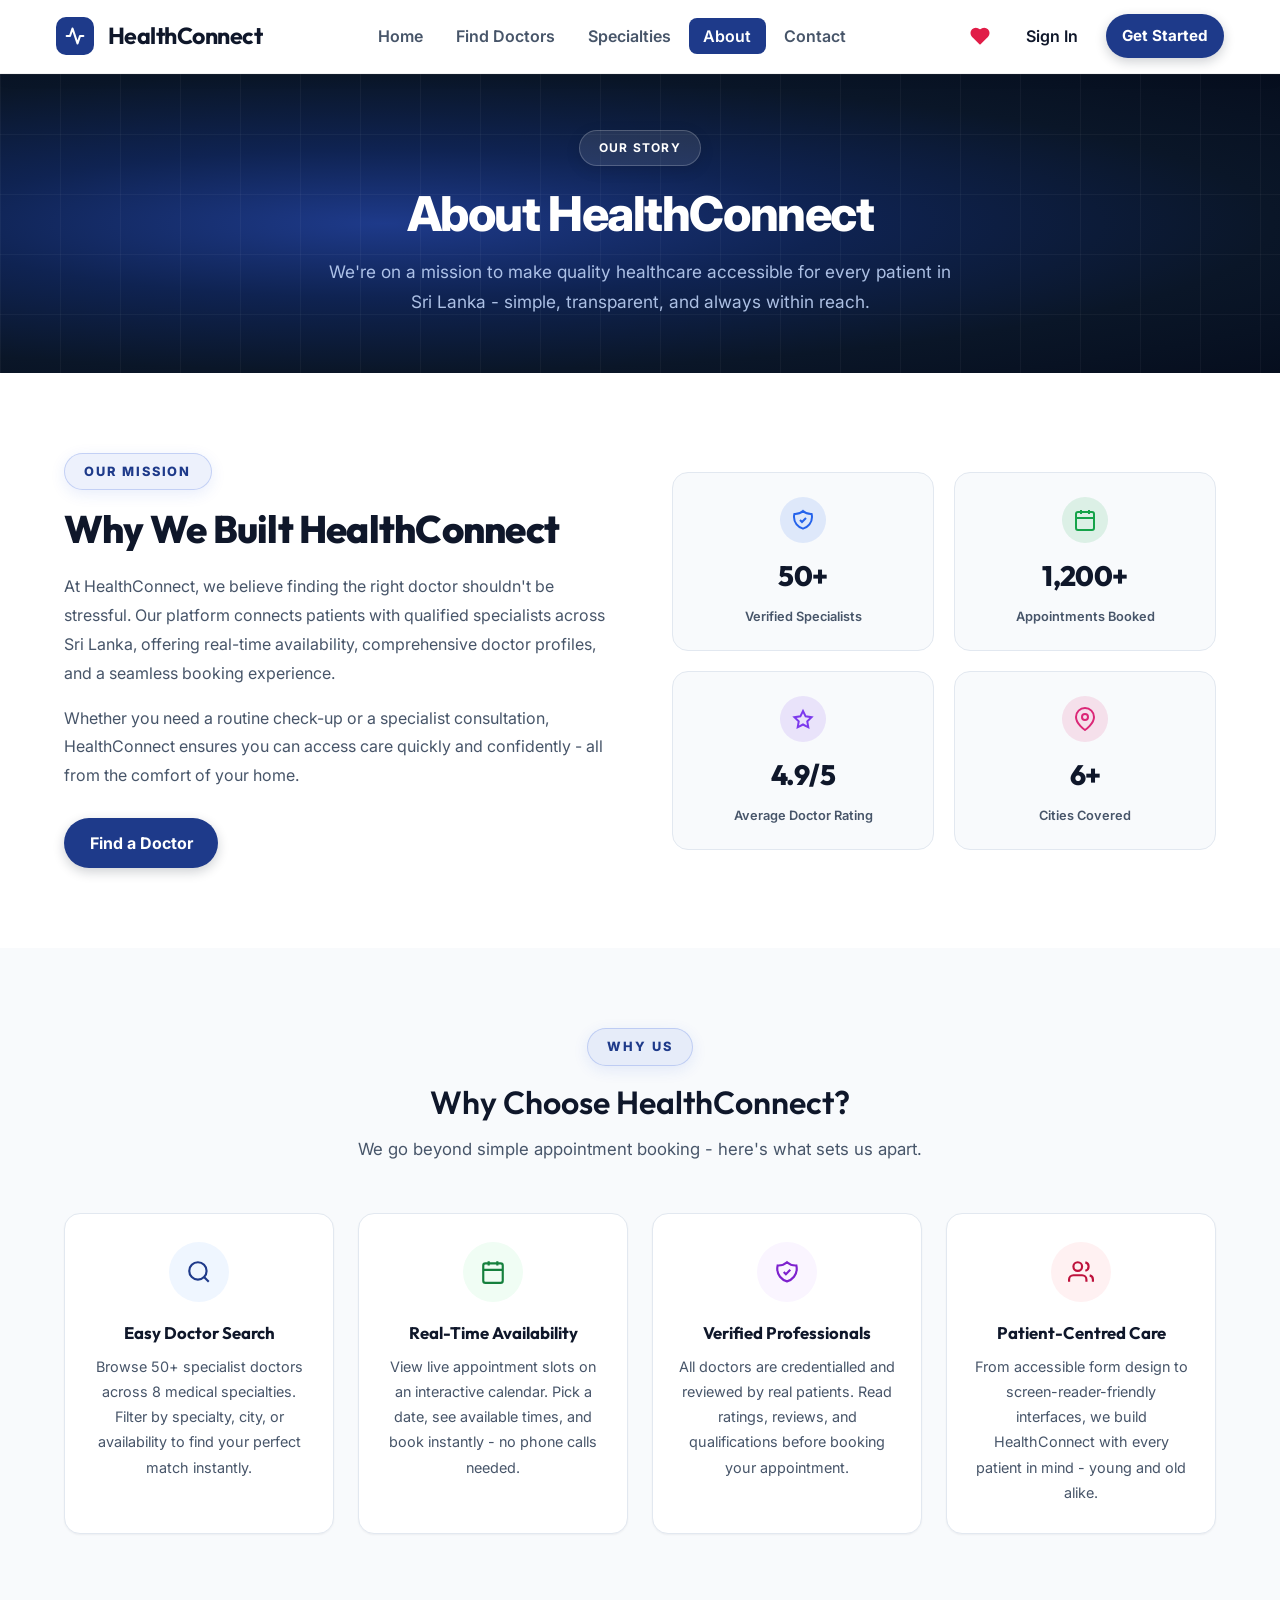
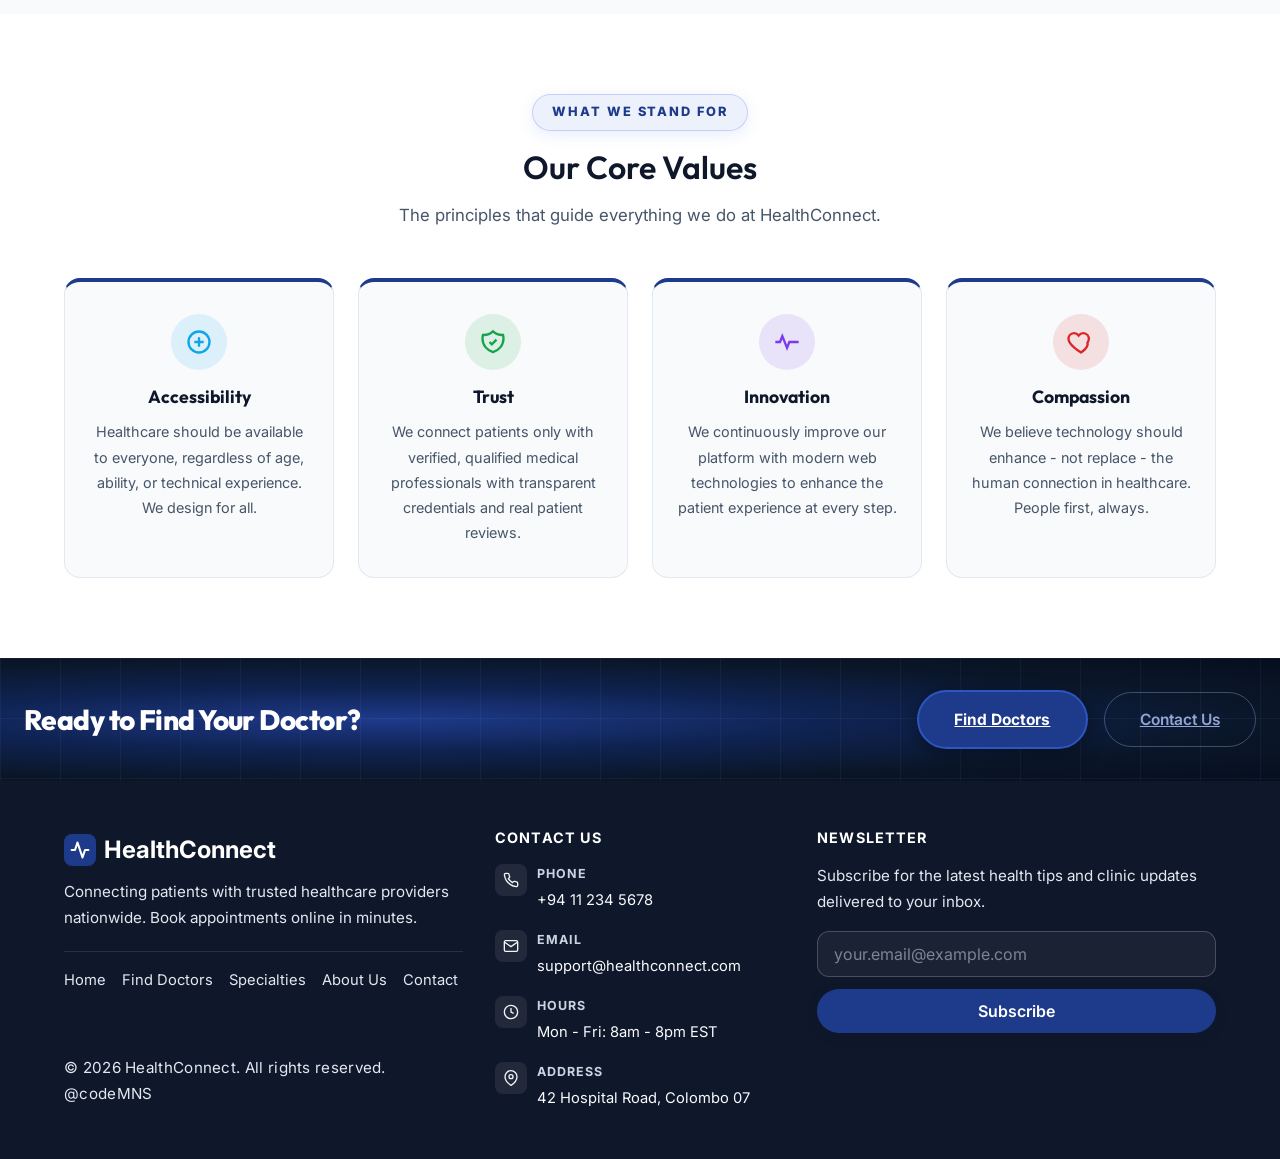
==== commit 9a073e87: "Version 10.1" ====
--- a/about.html
+++ b/about.html
@@ -2,274 +2,279 @@
 <html lang="en">
 
 <head>
-    <meta charset="UTF-8">
-    <meta name="viewport" content="width=device-width, initial-scale=1.0">
-    <title>About Us - HealthConnect</title>
-    <meta name="description"
-        content="Learn about HealthConnect - our mission, values, and commitment to connecting patients with trusted healthcare providers across Sri Lanka.">
-    <!-- Google Fonts -->
-    <link rel="preconnect" href="https://fonts.googleapis.com">
-    <link rel="preconnect" href="https://fonts.gstatic.com" crossorigin>
-    <link
-        href="https://fonts.googleapis.com/css2?family=Inter:wght@400;500;600;700&family=Outfit:wght@500;600;700;800&family=Playfair+Display:wght@400;600;700&display=swap"
-        rel="stylesheet">
-    <link rel="stylesheet" href="css/global.css">
+  <meta charset="UTF-8">
+  <meta name="viewport" content="width=device-width, initial-scale=1.0">
+  <link rel="icon" type="image/svg+xml" href="images/favicon.svg">
+  <title>About Us - HealthConnect</title>
+  <meta name="description"
+    content="Learn about HealthConnect - our mission, values, and commitment to connecting patients with trusted healthcare providers across Sri Lanka.">
+  <!-- Google Fonts -->
+  <link rel="preconnect" href="https://fonts.googleapis.com">
+  <link rel="preconnect" href="https://fonts.gstatic.com" crossorigin>
+  <link
+    href="https://fonts.googleapis.com/css2?family=Inter:wght@400;500;600;700&family=Outfit:wght@500;600;700;800&family=Playfair+Display:wght@400;600;700&display=swap"
+    rel="stylesheet">
+  <link rel="stylesheet" href="css/global.css">
   <link rel="stylesheet" href="css/auth.css">
-        <link rel="stylesheet" href="css/home.css">
-    <link rel="stylesheet" href="css/about.css">
+  <link rel="stylesheet" href="css/home.css">
+  <link rel="stylesheet" href="css/about.css">
 </head>
 
 <body>
-    <a href="#main-content" class="skip-link">Skip to main content</a>
-
-    <!-- ===== HEADER / NAVIGATION ===== -->
-    <header>
-        <nav aria-label="Main navigation">
-            <div class="container">
-                <a href="index.html" class="logo">
-                    <div class="logo-icon-box">
-                        <svg xmlns="http://www.w3.org/2000/svg" width="20" height="20" viewBox="0 0 24 24" fill="none"
-                            stroke="currentColor" stroke-width="2.5" stroke-linecap="round" stroke-linejoin="round">
-                            <path d="M22 12h-4l-3 9L9 3l-3 9H2"></path>
-                        </svg>
-                    </div>
-                    <span class="logo-text">HealthConnect</span>
-                </a>
-                <button class="hamburger-btn" type="button" aria-label="Toggle navigation menu" aria-expanded="false">
-                    <span class="hamburger-line" aria-hidden="true"></span>
-                    <span class="hamburger-line" aria-hidden="true"></span>
-                    <span class="hamburger-line" aria-hidden="true"></span>
-                </button>
-                <ul class="nav-links">
-                    <li><a href="index.html">Home</a></li>
-                    <li><a href="search.html">Find Doctors</a></li>
-                    <li><a href="specialties.html">Specialties</a></li>
-                    <li><a href="about.html" class="active" aria-current="page">About</a></li>
-                    <li><a href="contact.html">Contact</a></li>
-                </ul>
-                <div class="nav-actions">
-                    <button class="nav-icon-btn" aria-label="Saved Doctors">
-                        <svg xmlns="http://www.w3.org/2000/svg" width="20" height="20" viewBox="0 0 24 24"
-                            fill="#e11d48" stroke="#e11d48" stroke-width="2" stroke-linecap="round"
-                            stroke-linejoin="round">
-                            <path
-                                d="M20.84 4.61a5.5 5.5 0 0 0-7.78 0L12 5.67l-1.06-1.06a5.5 5.5 0 0 0-7.78 7.78l1.06 1.06L12 21.23l7.78-7.78 1.06-1.06a5.5 5.5 0 0 0 0-7.78z">
-                            </path>
-                        </svg>
-                    </button>
-                    <a href="#" class="btn-sign-in">Sign In</a>
-                    <a href="#" class="btn-primary btn-sm">Get Started</a>
-                </div>
-            </div>
-        </nav>
-    </header>
-
-    <!-- ===== MAIN CONTENT ===== -->
-    <main id="main-content">
-
-        <!-- ===== HERO ===== -->
-        <section class="about-hero" aria-labelledby="about-heading">
-            <div class="about-hero-overlay"></div>
-            <div class="container about-hero-content">
-                <span class="section-pill">OUR STORY</span>
-                <h1 id="about-heading">About HealthConnect</h1>
-                <p>We're on a mission to make quality healthcare accessible for every patient in Sri Lanka - simple,
-                    transparent, and always within reach.</p>
-                <div class="about-hero-stats">
-                    <div class="about-hero-stat">
-                        <span class="about-stat-num">50+</span>
-                        <span class="about-stat-lbl">Specialist Doctors</span>
-                    </div>
-                    <div class="about-stat-sep" aria-hidden="true"></div>
-                    <div class="about-hero-stat">
-                        <span class="about-stat-num">8</span>
-                        <span class="about-stat-lbl">Medical Specialties</span>
-                    </div>
-                    <div class="about-stat-sep" aria-hidden="true"></div>
-                    <div class="about-hero-stat">
-                        <span class="about-stat-num">10,000+</span>
-                        <span class="about-stat-lbl">Patients Served</span>
-                    </div>
-                    <div class="about-stat-sep" aria-hidden="true"></div>
-                    <div class="about-hero-stat">
-                        <span class="about-stat-num">15+</span>
-                        <span class="about-stat-lbl">Partner Hospitals</span>
-                    </div>
-                </div>
-            </div>
-        </section>
-
-        <!-- ===== OUR MISSION ===== -->
-        <section class="fade-up about-mission" aria-labelledby="mission-heading">
-            <div class="container">
-                <div class="about-mission-grid">
-                    <div class="about-mission-content">
-                        <span class="section-pill">OUR MISSION</span>
-                        <h2 id="mission-heading">Why We Built HealthConnect</h2>
-                        <p>At HealthConnect, we believe finding the right doctor shouldn't be stressful. Our platform
-                            connects
-                            patients with qualified specialists across Sri Lanka, offering real-time availability,
-                            comprehensive
-                            doctor profiles, and a seamless booking experience.</p>
-                        <p>Whether you need a routine check-up or a specialist consultation, HealthConnect ensures you
-                            can access
-                            care quickly and confidently - all from the comfort of your home.</p>
-                        <a href="search.html" class="btn-primary">Find a Doctor</a>
-                    </div>
-                    <div class="about-mission-visual">
-                        <div class="about-mission-card-grid">
-                            <div class="about-mission-stat-card">
-                                <span class="about-mission-stat-icon" aria-hidden="true"><svg viewBox="0 0 24 24" fill="none" stroke="currentColor" stroke-width="2"><path d="M9 12l2 2 4-4m5.618-4.016A11.955 11.955 0 0112 2.944a11.955 11.955 0 01-8.618 3.04A12.02 12.02 0 003 9c0 5.591 3.824 10.29 9 11.622 5.176-1.332 9-6.03 9-11.622 0-1.042-.133-2.052-.382-3.016z"/></svg></span>
-                                <span class="about-mission-stat-num">50+</span>
-                                <span class="about-mission-stat-lbl">Verified Specialists</span>
-                            </div>
-                            <div class="about-mission-stat-card">
-                                <span class="about-mission-stat-icon" aria-hidden="true"><svg viewBox="0 0 24 24" fill="none" stroke="currentColor" stroke-width="2"><rect x="3" y="4" width="18" height="18" rx="2"/><path d="M16 2v4M8 2v4M3 10h18"/></svg></span>
-                                <span class="about-mission-stat-num">1,200+</span>
-                                <span class="about-mission-stat-lbl">Appointments Booked</span>
-                            </div>
-                            <div class="about-mission-stat-card">
-                                <span class="about-mission-stat-icon" aria-hidden="true"><svg viewBox="0 0 24 24" fill="none" stroke="currentColor" stroke-width="2"><path d="M12 17.5l-5.29 2.78 1.01-5.89-4.28-4.17 5.91-.86L12 4l2.64 5.36 5.91.86-4.28 4.17 1.01 5.89z"/></svg></span>
-                                <span class="about-mission-stat-num">4.9/5</span>
-                                <span class="about-mission-stat-lbl">Average Doctor Rating</span>
-                            </div>
-                            <div class="about-mission-stat-card">
-                                <span class="about-mission-stat-icon" aria-hidden="true"><svg viewBox="0 0 24 24" fill="none" stroke="currentColor" stroke-width="2"><path d="M21 10c0 7-9 13-9 13s-9-6-9-13a9 9 0 0118 0z"/><circle cx="12" cy="10" r="3"/></svg></span>
-                                <span class="about-mission-stat-num">6+</span>
-                                <span class="about-mission-stat-lbl">Cities Covered</span>
-                            </div>
-                        </div>
-                    </div>
-                </div>
-            </div>
-        </section>
-
-        <!-- ===== WHY CHOOSE US ===== -->
-        <section class="fade-up about-features" aria-labelledby="features-heading">
-            <div class="container">
-                <div class="section-header text-center">
-                    <span class="section-pill">WHY US</span>
-                    <h2 id="features-heading" class="section-heading-large">Why Choose HealthConnect?</h2>
-                    <p class="section-sub-large">We go beyond simple appointment booking - here's what sets us apart.
-                    </p>
-                </div>
-                <div class="about-features-grid">
-                    <!-- Feature 1 -->
-                    <div class="about-feature-card">
-                        <div class="about-feature-icon about-feature-icon--blue" aria-hidden="true">
-                            <svg viewBox="0 0 24 24" fill="none" stroke="currentColor" stroke-width="2" width="26"
-                                height="26">
-                                <circle cx="11" cy="11" r="8" />
-                                <path d="M21 21l-4.35-4.35" />
-                            </svg>
-                        </div>
-                        <h3>Easy Doctor Search</h3>
-                        <p>Browse 50+ specialist doctors across 8 medical specialties. Filter by specialty, city, or
-                            availability
-                            to find your perfect match instantly.</p>
-                    </div>
-                    <!-- Feature 2 -->
-                    <div class="about-feature-card">
-                        <div class="about-feature-icon about-feature-icon--green" aria-hidden="true">
-                            <svg viewBox="0 0 24 24" fill="none" stroke="currentColor" stroke-width="2" width="26"
-                                height="26">
-                                <rect x="3" y="4" width="18" height="18" rx="2" />
-                                <path d="M16 2v4M8 2v4M3 10h18" />
-                            </svg>
-                        </div>
-                        <h3>Real-Time Availability</h3>
-                        <p>View live appointment slots on an interactive calendar. Pick a date, see available times, and
-                            book
-                            instantly - no phone calls needed.</p>
-                    </div>
-                    <!-- Feature 3 -->
-                    <div class="about-feature-card">
-                        <div class="about-feature-icon about-feature-icon--purple" aria-hidden="true">
-                            <svg viewBox="0 0 24 24" fill="none" stroke="currentColor" stroke-width="2" width="26"
-                                height="26">
-                                <path
-                                    d="M9 12l2 2 4-4m5.618-4.016A11.955 11.955 0 0112 2.944a11.955 11.955 0 01-8.618 3.04A12.02 12.02 0 003 9c0 5.591 3.824 10.29 9 11.622 5.176-1.332 9-6.03 9-11.622 0-1.042-.133-2.052-.382-3.016z" />
-                            </svg>
-                        </div>
-                        <h3>Verified Professionals</h3>
-                        <p>All doctors are credentialled and reviewed by real patients. Read ratings, reviews, and
-                            qualifications
-                            before booking your appointment.</p>
-                    </div>
-                    <!-- Feature 4 -->
-                    <div class="about-feature-card">
-                        <div class="about-feature-icon about-feature-icon--red" aria-hidden="true">
-                            <svg viewBox="0 0 24 24" fill="none" stroke="currentColor" stroke-width="2" width="26"
-                                height="26">
-                                <path d="M17 21v-2a4 4 0 00-4-4H5a4 4 0 00-4 4v2" />
-                                <circle cx="9" cy="7" r="4" />
-                                <path d="M23 21v-2a4 4 0 00-3-3.87M16 3.13a4 4 0 010 7.75" />
-                            </svg>
-                        </div>
-                        <h3>Patient-Centred Care</h3>
-                        <p>From accessible form design to screen-reader-friendly interfaces, we build HealthConnect with
-                            every
-                            patient in mind - young and old alike.</p>
-                    </div>
-                </div>
-            </div>
-        </section>
-
-        <!-- ===== OUR VALUES ===== -->
-        <section class="fade-up about-values" aria-labelledby="values-heading">
-            <div class="container">
-                <div class="section-header text-center">
-                    <span class="section-pill">WHAT WE STAND FOR</span>
-                    <h2 id="values-heading" class="section-heading-large">Our Core Values</h2>
-                    <p class="section-sub-large">The principles that guide everything we do at HealthConnect.</p>
-                </div>
-                <div class="about-values-grid">
-                    <div class="about-value-card">
-                        <div class="about-value-emoji" aria-hidden="true"><svg viewBox="0 0 24 24" fill="none" stroke="currentColor" stroke-width="2"><path d="M12 3a9 9 0 100 18 9 9 0 000-18z"/><path d="M8 12h8M12 8v8"/></svg></div>
-                        <h3>Accessibility</h3>
-                        <p>Healthcare should be available to everyone, regardless of age, ability, or technical
-                            experience. We
-                            design for all.</p>
-                    </div>
-                    <div class="about-value-card">
-                        <div class="about-value-emoji" aria-hidden="true"><svg viewBox="0 0 24 24" fill="none" stroke="currentColor" stroke-width="2"><path d="M9 12l2 2 4-4m5.618-4.016A11.955 11.955 0 0112 2.944a11.955 11.955 0 01-8.618 3.04A12.02 12.02 0 003 9c0 5.591 3.824 10.29 9 11.622 5.176-1.332 9-6.03 9-11.622 0-1.042-.133-2.052-.382-3.016z"/></svg></div>
-                        <h3>Trust</h3>
-                        <p>We connect patients only with verified, qualified medical professionals with transparent
-                            credentials and
-                            real patient reviews.</p>
-                    </div>
-                    <div class="about-value-card">
-                        <div class="about-value-emoji" aria-hidden="true"><svg viewBox="0 0 24 24" fill="none" stroke="currentColor" stroke-width="2"><path d="M2 12h4l2-5 4 10 2-5h8"/></svg></div>
-                        <h3>Innovation</h3>
-                        <p>We continuously improve our platform with modern web technologies to enhance the patient
-                            experience at
-                            every step.</p>
-                    </div>
-                    <div class="about-value-card">
-                        <div class="about-value-emoji" aria-hidden="true"><svg viewBox="0 0 24 24" fill="none" stroke="currentColor" stroke-width="2"><path d="M12 21s-7-4.35-9.5-8.2C.3 9.4 1.2 5.8 4.4 4.7c2-.7 4.2 0 5.6 1.8 1.4-1.8 3.6-2.5 5.6-1.8 3.2 1.1 4.1 4.7 1.9 8.1C19 16.65 12 21 12 21z"/></svg></div>
-                        <h3>Compassion</h3>
-                        <p>We believe technology should enhance - not replace - the human connection in healthcare.
-                            People first,
-                            always.</p>
-                    </div>
-                </div>
-            </div>
-        </section>
-
-        <!-- ===== CTA SECTION ===== -->
-        <section class="home-cta-section" aria-labelledby="cta-heading">
-            <div class="container home-cta-content">
-                <h2 id="cta-heading">Ready to Find Your Doctor?</h2>
-                <div class="home-cta-buttons">
-                    <a href="search.html" class="home-cta-btn-primary">Find Doctors</a>
-                    <a href="contact.html" class="home-cta-btn-outline">Contact Us</a>
-                </div>
-            </div>
-        </section>
-
-    </main>
-
-      <!-- ===== FOOTER ===== -->
+  <a href="#main-content" class="skip-link">Skip to main content</a>
+
+  <!-- ===== HEADER / NAVIGATION ===== -->
+  <header>
+    <nav aria-label="Main navigation">
+      <div class="container">
+        <a href="index.html" class="logo">
+          <div class="logo-icon-box">
+            <svg xmlns="http://www.w3.org/2000/svg" width="20" height="20" viewBox="0 0 24 24" fill="none"
+              stroke="currentColor" stroke-width="2.5" stroke-linecap="round" stroke-linejoin="round">
+              <path d="M22 12h-4l-3 9L9 3l-3 9H2"></path>
+            </svg>
+          </div>
+          <span class="logo-text">HealthConnect</span>
+        </a>
+        <button class="hamburger-btn" type="button" aria-label="Toggle navigation menu" aria-expanded="false">
+          <span class="hamburger-line" aria-hidden="true"></span>
+          <span class="hamburger-line" aria-hidden="true"></span>
+          <span class="hamburger-line" aria-hidden="true"></span>
+        </button>
+        <ul class="nav-links">
+          <li><a href="index.html">Home</a></li>
+          <li><a href="search.html">Find Doctors</a></li>
+          <li><a href="specialties.html">Specialties</a></li>
+          <li><a href="about.html" class="active" aria-current="page">About</a></li>
+          <li><a href="contact.html">Contact</a></li>
+        </ul>
+        <div class="nav-actions">
+          <button class="nav-icon-btn" aria-label="Saved Doctors">
+            <svg xmlns="http://www.w3.org/2000/svg" width="20" height="20" viewBox="0 0 24 24" fill="#e11d48"
+              stroke="#e11d48" stroke-width="2" stroke-linecap="round" stroke-linejoin="round">
+              <path
+                d="M20.84 4.61a5.5 5.5 0 0 0-7.78 0L12 5.67l-1.06-1.06a5.5 5.5 0 0 0-7.78 7.78l1.06 1.06L12 21.23l7.78-7.78 1.06-1.06a5.5 5.5 0 0 0 0-7.78z">
+              </path>
+            </svg>
+          </button>
+          <a href="#" class="btn-sign-in">Sign In</a>
+          <a href="index.html#how-it-works" class="btn-primary btn-sm">Get Started</a>
+        </div>
+      </div>
+    </nav>
+  </header>
+
+  <!-- ===== MAIN CONTENT ===== -->
+  <main id="main-content">
+
+    <!-- ===== HERO ===== -->
+    <section class="subpage-hero" aria-labelledby="about-heading">
+      <div class="container subpage-hero-content">
+        <span class="section-pill">OUR STORY</span>
+        <h1 id="about-heading">About HealthConnect</h1>
+        <p>We're on a mission to make quality healthcare accessible for every patient in Sri Lanka - simple,
+          transparent, and always within reach.</p>
+      </div>
+    </section>
+
+    <!-- ===== OUR MISSION ===== -->
+    <section class="fade-up about-mission" aria-labelledby="mission-heading">
+      <div class="container">
+        <div class="about-mission-grid">
+          <div class="about-mission-content">
+            <span class="section-pill">OUR MISSION</span>
+            <h2 id="mission-heading">Why We Built HealthConnect</h2>
+            <p>At HealthConnect, we believe finding the right doctor shouldn't be stressful. Our platform
+              connects
+              patients with qualified specialists across Sri Lanka, offering real-time availability,
+              comprehensive
+              doctor profiles, and a seamless booking experience.</p>
+            <p>Whether you need a routine check-up or a specialist consultation, HealthConnect ensures you
+              can access
+              care quickly and confidently - all from the comfort of your home.</p>
+            <a href="search.html" class="btn-primary">Find a Doctor</a>
+          </div>
+          <div class="about-mission-visual">
+            <div class="about-mission-card-grid">
+              <div class="about-mission-stat-card">
+                <span class="about-mission-stat-icon" aria-hidden="true"><svg viewBox="0 0 24 24" fill="none"
+                    stroke="currentColor" stroke-width="2">
+                    <path
+                      d="M9 12l2 2 4-4m5.618-4.016A11.955 11.955 0 0112 2.944a11.955 11.955 0 01-8.618 3.04A12.02 12.02 0 003 9c0 5.591 3.824 10.29 9 11.622 5.176-1.332 9-6.03 9-11.622 0-1.042-.133-2.052-.382-3.016z" />
+                  </svg></span>
+                <span class="about-mission-stat-num">50+</span>
+                <span class="about-mission-stat-lbl">Verified Specialists</span>
+              </div>
+              <div class="about-mission-stat-card">
+                <span class="about-mission-stat-icon" aria-hidden="true"><svg viewBox="0 0 24 24" fill="none"
+                    stroke="currentColor" stroke-width="2">
+                    <rect x="3" y="4" width="18" height="18" rx="2" />
+                    <path d="M16 2v4M8 2v4M3 10h18" />
+                  </svg></span>
+                <span class="about-mission-stat-num">1,200+</span>
+                <span class="about-mission-stat-lbl">Appointments Booked</span>
+              </div>
+              <div class="about-mission-stat-card">
+                <span class="about-mission-stat-icon" aria-hidden="true"><svg viewBox="0 0 24 24" fill="none"
+                    stroke="currentColor" stroke-width="2">
+                    <path
+                      d="M12 17.5l-5.29 2.78 1.01-5.89-4.28-4.17 5.91-.86L12 4l2.64 5.36 5.91.86-4.28 4.17 1.01 5.89z" />
+                  </svg></span>
+                <span class="about-mission-stat-num">4.9/5</span>
+                <span class="about-mission-stat-lbl">Average Doctor Rating</span>
+              </div>
+              <div class="about-mission-stat-card">
+                <span class="about-mission-stat-icon" aria-hidden="true"><svg viewBox="0 0 24 24" fill="none"
+                    stroke="currentColor" stroke-width="2">
+                    <path d="M21 10c0 7-9 13-9 13s-9-6-9-13a9 9 0 0118 0z" />
+                    <circle cx="12" cy="10" r="3" />
+                  </svg></span>
+                <span class="about-mission-stat-num">6+</span>
+                <span class="about-mission-stat-lbl">Cities Covered</span>
+              </div>
+            </div>
+          </div>
+        </div>
+      </div>
+    </section>
+
+    <!-- ===== WHY CHOOSE US ===== -->
+    <section class="fade-up about-features" aria-labelledby="features-heading">
+      <div class="container">
+        <div class="section-header text-center">
+          <span class="section-pill">WHY US</span>
+          <h2 id="features-heading" class="section-heading-large">Why Choose HealthConnect?</h2>
+          <p class="section-sub-large">We go beyond simple appointment booking - here's what sets us apart.
+          </p>
+        </div>
+        <div class="about-features-grid">
+          <!-- Feature 1 -->
+          <div class="about-feature-card">
+            <div class="about-feature-icon about-feature-icon--blue" aria-hidden="true">
+              <svg viewBox="0 0 24 24" fill="none" stroke="currentColor" stroke-width="2" width="26" height="26">
+                <circle cx="11" cy="11" r="8" />
+                <path d="M21 21l-4.35-4.35" />
+              </svg>
+            </div>
+            <h3>Easy Doctor Search</h3>
+            <p>Browse 50+ specialist doctors across 8 medical specialties. Filter by specialty, city, or
+              availability
+              to find your perfect match instantly.</p>
+          </div>
+          <!-- Feature 2 -->
+          <div class="about-feature-card">
+            <div class="about-feature-icon about-feature-icon--green" aria-hidden="true">
+              <svg viewBox="0 0 24 24" fill="none" stroke="currentColor" stroke-width="2" width="26" height="26">
+                <rect x="3" y="4" width="18" height="18" rx="2" />
+                <path d="M16 2v4M8 2v4M3 10h18" />
+              </svg>
+            </div>
+            <h3>Real-Time Availability</h3>
+            <p>View live appointment slots on an interactive calendar. Pick a date, see available times, and
+              book
+              instantly - no phone calls needed.</p>
+          </div>
+          <!-- Feature 3 -->
+          <div class="about-feature-card">
+            <div class="about-feature-icon about-feature-icon--purple" aria-hidden="true">
+              <svg viewBox="0 0 24 24" fill="none" stroke="currentColor" stroke-width="2" width="26" height="26">
+                <path
+                  d="M9 12l2 2 4-4m5.618-4.016A11.955 11.955 0 0112 2.944a11.955 11.955 0 01-8.618 3.04A12.02 12.02 0 003 9c0 5.591 3.824 10.29 9 11.622 5.176-1.332 9-6.03 9-11.622 0-1.042-.133-2.052-.382-3.016z" />
+              </svg>
+            </div>
+            <h3>Verified Professionals</h3>
+            <p>All doctors are credentialled and reviewed by real patients. Read ratings, reviews, and
+              qualifications
+              before booking your appointment.</p>
+          </div>
+          <!-- Feature 4 -->
+          <div class="about-feature-card">
+            <div class="about-feature-icon about-feature-icon--red" aria-hidden="true">
+              <svg viewBox="0 0 24 24" fill="none" stroke="currentColor" stroke-width="2" width="26" height="26">
+                <path d="M17 21v-2a4 4 0 00-4-4H5a4 4 0 00-4 4v2" />
+                <circle cx="9" cy="7" r="4" />
+                <path d="M23 21v-2a4 4 0 00-3-3.87M16 3.13a4 4 0 010 7.75" />
+              </svg>
+            </div>
+            <h3>Patient-Centred Care</h3>
+            <p>From accessible form design to screen-reader-friendly interfaces, we build HealthConnect with
+              every
+              patient in mind - young and old alike.</p>
+          </div>
+        </div>
+      </div>
+    </section>
+
+    <!-- ===== OUR VALUES ===== -->
+    <section class="fade-up about-values" aria-labelledby="values-heading">
+      <div class="container">
+        <div class="section-header text-center">
+          <span class="section-pill">WHAT WE STAND FOR</span>
+          <h2 id="values-heading" class="section-heading-large">Our Core Values</h2>
+          <p class="section-sub-large">The principles that guide everything we do at HealthConnect.</p>
+        </div>
+        <div class="about-values-grid">
+          <div class="about-value-card">
+            <div class="about-value-emoji" aria-hidden="true"><svg viewBox="0 0 24 24" fill="none" stroke="currentColor"
+                stroke-width="2">
+                <path d="M12 3a9 9 0 100 18 9 9 0 000-18z" />
+                <path d="M8 12h8M12 8v8" />
+              </svg></div>
+            <h3>Accessibility</h3>
+            <p>Healthcare should be available to everyone, regardless of age, ability, or technical
+              experience. We
+              design for all.</p>
+          </div>
+          <div class="about-value-card">
+            <div class="about-value-emoji" aria-hidden="true"><svg viewBox="0 0 24 24" fill="none" stroke="currentColor"
+                stroke-width="2">
+                <path
+                  d="M9 12l2 2 4-4m5.618-4.016A11.955 11.955 0 0112 2.944a11.955 11.955 0 01-8.618 3.04A12.02 12.02 0 003 9c0 5.591 3.824 10.29 9 11.622 5.176-1.332 9-6.03 9-11.622 0-1.042-.133-2.052-.382-3.016z" />
+              </svg></div>
+            <h3>Trust</h3>
+            <p>We connect patients only with verified, qualified medical professionals with transparent
+              credentials and
+              real patient reviews.</p>
+          </div>
+          <div class="about-value-card">
+            <div class="about-value-emoji" aria-hidden="true"><svg viewBox="0 0 24 24" fill="none" stroke="currentColor"
+                stroke-width="2">
+                <path d="M2 12h4l2-5 4 10 2-5h8" />
+              </svg></div>
+            <h3>Innovation</h3>
+            <p>We continuously improve our platform with modern web technologies to enhance the patient
+              experience at
+              every step.</p>
+          </div>
+          <div class="about-value-card">
+            <div class="about-value-emoji" aria-hidden="true"><svg viewBox="0 0 24 24" fill="none" stroke="currentColor"
+                stroke-width="2">
+                <path
+                  d="M12 21s-7-4.35-9.5-8.2C.3 9.4 1.2 5.8 4.4 4.7c2-.7 4.2 0 5.6 1.8 1.4-1.8 3.6-2.5 5.6-1.8 3.2 1.1 4.1 4.7 1.9 8.1C19 16.65 12 21 12 21z" />
+              </svg></div>
+            <h3>Compassion</h3>
+            <p>We believe technology should enhance - not replace - the human connection in healthcare.
+              People first,
+              always.</p>
+          </div>
+        </div>
+      </div>
+    </section>
+
+    <!-- ===== CTA SECTION ===== -->
+    <section class="home-cta-section" aria-labelledby="cta-heading">
+      <div class="container home-cta-content">
+        <h2 id="cta-heading">Ready to Find Your Doctor?</h2>
+        <div class="home-cta-buttons">
+          <a href="search.html" class="home-cta-btn-primary">Find Doctors</a>
+          <a href="contact.html" class="home-cta-btn-outline">Contact Us</a>
+        </div>
+      </div>
+    </section>
+
+  </main>
+
+  <!-- ===== FOOTER ===== -->
   <footer>
     <div class="footer-main">
       <div class="container">
@@ -368,15 +373,15 @@
     </div>
   </footer>
 
-    <script src="js/mobile-nav.js"></script>
-    <button id="backToTop" class="back-to-top" aria-label="Back to top" title="Back to top">
-        <svg xmlns="http://www.w3.org/2000/svg" width="24" height="24" viewBox="0 0 24 24" fill="none"
-            stroke="currentColor" stroke-width="2.5" stroke-linecap="round" stroke-linejoin="round">
-            <line x1="12" y1="19" x2="12" y2="5"></line>
-            <polyline points="5 12 12 5 19 12"></polyline>
-        </svg>
-    </button>
-    <script src="js/auth.js"></script>
+  <script src="js/mobile-nav.js"></script>
+  <button id="backToTop" class="back-to-top" aria-label="Back to top" title="Back to top">
+    <svg xmlns="http://www.w3.org/2000/svg" width="24" height="24" viewBox="0 0 24 24" fill="none" stroke="currentColor"
+      stroke-width="2.5" stroke-linecap="round" stroke-linejoin="round">
+      <line x1="12" y1="19" x2="12" y2="5"></line>
+      <polyline points="5 12 12 5 19 12"></polyline>
+    </svg>
+  </button>
+  <script src="js/auth.js"></script>
   <script src="js/main.js"></script>
 </body>
 
--- a/css/global.css
+++ b/css/global.css
@@ -841,7 +841,7 @@
     display: inline-flex;
     align-items: center;
     gap: 2px;
-    color: #f59e0b;
+    color: #b45309;
     font-size: 1rem;
     margin-bottom: var(--spacing-xs);
 }
@@ -992,7 +992,7 @@
 /* ===== FOOTER ===== */
 footer {
     background-color: var(--color-primary);
-    color: rgba(255, 255, 255, 0.85);
+    color: #f8fafc;
 }
 
 .footer-main {
@@ -1044,7 +1044,7 @@
 .footer-col>p,
 .footer-contact p {
     font-size: 0.95rem;
-    color: rgba(255, 255, 255, 0.72);
+    color: #e2e8f0;
     line-height: 1.7;
     margin-bottom: var(--spacing-xs);
 }
@@ -1061,7 +1061,7 @@
 
 .footer-nav a {
     font-size: 0.92rem;
-    color: rgba(255, 255, 255, 0.65);
+    color: #e2e8f0;
     text-decoration: none;
     transition: color var(--transition-fast);
 }
@@ -1092,7 +1092,7 @@
     flex-shrink: 0;
     background-color: rgba(255, 255, 255, 0.08);
     border-radius: 8px;
-    color: rgba(255, 255, 255, 0.75);
+    color: #f1f5f9;
     margin-top: 1px;
 }
 
@@ -1106,13 +1106,13 @@
     font-weight: 700;
     text-transform: uppercase;
     letter-spacing: 0.07em;
-    color: rgba(255, 255, 255, 0.45);
+    color: #cbd5e1;
     margin-bottom: 0.15rem;
 }
 
 .footer-contact-value {
     font-size: 0.92rem;
-    color: rgba(255, 255, 255, 0.82);
+    color: #f8fafc;
     text-decoration: none;
     transition: color var(--transition-fast);
 }
@@ -1145,7 +1145,7 @@
 }
 
 .newsletter-form input::placeholder {
-    color: rgba(255, 255, 255, 0.5);
+    color: #cbd5e1;
 }
 
 .newsletter-form input:focus {
@@ -1177,7 +1177,7 @@
 
 .footer-col ul li a {
     font-size: 0.95rem;
-    color: rgba(255, 255, 255, 0.72);
+    color: #e2e8f0;
     text-decoration: none;
     transition: color var(--transition-fast);
 }
@@ -1189,7 +1189,7 @@
 /* ===== FOOTER COPYRIGHT (Column 1, aligned with Address in Column 2) ===== */
 .footer-copyright {
     font-size: 0.78rem;
-    color: rgba(255, 255, 255, 0.38);
+    color: #cbd5e1;
     margin-top: auto;
     margin-bottom: 0;
     padding-top: var(--spacing-sm);
@@ -1311,11 +1311,12 @@
     background-color: var(--color-bg-soft);
 }
 
-.calendar-day.selected {
-    background-color: var(--color-primary);
-    color: var(--color-bg);
+.calendar-day.selected,
+.calendar-day.available.selected {
+    background-color: var(--color-primary) !important;
+    color: var(--color-bg) !important;
     border-radius: var(--radius-sm);
-    font-weight: 600;
+    font-weight: 700;
 }
 
 .calendar-day.available {
@@ -1870,7 +1871,7 @@
 /* White-on-dark overrides for popular links inside the dark hero */
 .hero .popular-links span,
 .popular-label {
-    color: rgba(255, 255, 255, 0.7);
+    color: #e2e8f0;
     font-size: 0.875rem;
     font-weight: 600;
 }
@@ -1878,7 +1879,7 @@
 .hero .popular-link {
     background: rgba(255, 255, 255, 0.12);
     border-color: rgba(255, 255, 255, 0.25);
-    color: rgba(255, 255, 255, 0.9);
+    color: #f8fafc;
     text-decoration: none;
 }
 
@@ -2106,7 +2107,7 @@
 
 /* Spec: .stars (HTML uses the star characters directly) */
 .stars {
-    color: #f59e0b;
+    color: #b45309;
     font-size: 0.9rem;
     letter-spacing: 0.05rem;
 }
@@ -2586,6 +2587,68 @@
     display: block;
 }
 
+/* =========================================================
+   A4.5: UNIFIED SUBPAGE HERO (Contact, About, Specialties, Dashboard)
+   ========================================================= */
+.subpage-hero {
+    position: relative;
+    background: radial-gradient(ellipse at 30% 50%, #1e3a8a 0%, #0f2352 35%, #0a1628 70%, #060e1e 100%);
+    padding: 3.5rem 0 3.5rem;
+    /* Reduced height from 5.5rem */
+    text-align: center;
+    overflow: hidden;
+    color: white;
+}
+
+.subpage-hero::before {
+    content: '';
+    position: absolute;
+    inset: 0;
+    background-image:
+        linear-gradient(to right, rgba(255, 255, 255, 0.04) 1px, transparent 1px),
+        linear-gradient(to bottom, rgba(255, 255, 255, 0.04) 1px, transparent 1px);
+    background-size: 60px 60px;
+    pointer-events: none;
+}
+
+.subpage-hero-content {
+    position: relative;
+    z-index: 1;
+}
+
+.subpage-hero-content .section-pill {
+    display: inline-block;
+    background-color: rgba(255, 255, 255, 0.1);
+    color: #ffffff;
+    border: 1px solid rgba(255, 255, 255, 0.2);
+    padding: 0.4rem 1.2rem;
+    border-radius: var(--radius-full);
+    font-size: 0.75rem;
+    font-weight: 700;
+    letter-spacing: 0.1em;
+    text-transform: uppercase;
+    margin-bottom: 1.25rem;
+    box-shadow: 0 4px 15px rgba(0, 0, 0, 0.1);
+}
+
+.subpage-hero-content h1 {
+    font-family: var(--font-family-display);
+    font-size: clamp(2.2rem, 5vw, 3rem);
+    font-weight: 800;
+    color: #ffffff;
+    margin-bottom: 1rem;
+    letter-spacing: -0.03em;
+    line-height: 1.15;
+}
+
+.subpage-hero-content>p {
+    font-size: 1.08rem;
+    color: rgba(200, 220, 255, 0.85);
+    max-width: 640px;
+    margin: 0 auto;
+    line-height: 1.75;
+}
+
 /* ----- A5: Testimonials ----- */
 .testimonials-grid {
     display: grid;
@@ -2615,7 +2678,7 @@
 }
 
 .testimonial-stars {
-    color: #f59e0b;
+    color: #b45309;
     font-size: 1rem;
     margin-bottom: 0.75rem;
     letter-spacing: 0.1em;
@@ -2766,15 +2829,15 @@
 }
 
 .badge-success {
-    background-color: #ecfdf5;
-    color: #059669;
-    border: 1px solid #a7f3d0;
+    background-color: #dcfce7;
+    color: #14532d;
+    border: 1px solid #86efac;
 }
 
 .badge-closed {
-    background-color: #fef2f2;
-    color: #dc2626;
-    border: 1px solid #fecaca;
+    background-color: #fee2e2;
+    color: #991b1b;
+    border: 1px solid #fca5a5;
 }
 
 /* =============================================
@@ -3180,4 +3243,79 @@
         grid-template-columns: 1fr;
         gap: 1.5rem;
     }
+}
+
+/* ========================================================
+   FINAL POLISH: READABILITY + UX (NO LAYOUT RESTRUCTURE)
+   ======================================================== */
+
+/* Slightly larger readable base for mixed age groups (18-70). */
+:root {
+    --font-size-base: 1.1rem;
+    --line-height-base: 1.75;
+}
+
+body {
+    -webkit-font-smoothing: antialiased;
+    -moz-osx-font-smoothing: grayscale;
+    text-rendering: optimizeLegibility;
+}
+
+p,
+li {
+    font-size: 1rem;
+}
+
+.nav-links a {
+    font-size: 1rem;
+    font-weight: 600;
+}
+
+.btn-primary,
+.btn-outline,
+.btn,
+.btn-primary.btn-sm {
+    font-weight: 700;
+}
+
+label,
+legend {
+    font-size: 1.02rem;
+    font-weight: 700;
+}
+
+input[type="text"],
+input[type="email"],
+input[type="tel"],
+input[type="date"],
+input[type="number"],
+input[type="search"],
+select,
+textarea,
+.form-control {
+    min-height: 46px;
+    font-size: 1rem;
+}
+
+.text-small {
+    font-size: 0.96rem;
+}
+
+.error-message,
+.success-message {
+    font-size: 0.96rem;
+}
+
+.breadcrumb,
+.pagination-btn,
+.rating-count,
+.credential-year,
+.confirmation-number-label {
+    font-size: 0.95rem;
+}
+
+.section-sub,
+.section-sub-large,
+.form-intro {
+    font-size: 1.05rem;
 }
--- a/css/home.css
+++ b/css/home.css
@@ -17,7 +17,7 @@
 }
 
 .hero-sub {
-    font-size: 1.05rem;
+    font-size: 1.1rem;
     color: var(--color-text-secondary);
     margin-bottom: var(--spacing-lg);
 }
@@ -68,18 +68,18 @@
 
 .doctor-name {
     font-family: var(--font-family-base);
-    font-size: 1rem;
+    font-size: 1.08rem;
     font-weight: 700;
     margin: 0;
 }
 
 .doctor-specialty {
-    font-size: 0.875rem;
+    font-size: 0.96rem;
     margin: 0;
 }
 
 .doctor-experience {
-    font-size: 0.875rem;
+    font-size: 0.96rem;
     margin: 0;
 }
 
@@ -181,13 +181,13 @@
     align-items: center;
     justify-content: center;
     background-color: transparent;
-    color: rgba(180, 200, 255, 0.8) !important;
+    color: #f8fafc !important;
     font-weight: 600;
     font-size: 0.97rem;
     padding: 0.83rem 2.2rem;
     border-radius: 50px;
     text-decoration: none;
-    border: 1.5px solid rgba(150, 180, 255, 0.35);
+    border: 1.5px solid rgba(191, 219, 254, 0.8);
     transition: background-color 0.2s ease, border-color 0.2s ease, color 0.2s ease, transform 0.2s ease;
 }
 
@@ -414,7 +414,7 @@
 .hero-quick-label {
     font-size: 0.8rem;
     font-weight: 600;
-    color: #94a3b8;
+    color: #334155;
     margin-right: 0.1rem;
 }
 
@@ -504,7 +504,7 @@
 
 .stat-glass-label {
     font-size: 1.05rem;
-    color: rgba(255, 255, 255, 0.75);
+    color: #e2e8f0;
     font-weight: 500;
 }
 
@@ -578,7 +578,7 @@
 
 .step-card p {
     color: var(--color-text-secondary);
-    font-size: 0.95rem;
+    font-size: 1rem;
 }
 
 /* --- Specialties Section Emoji Redesign --- */
